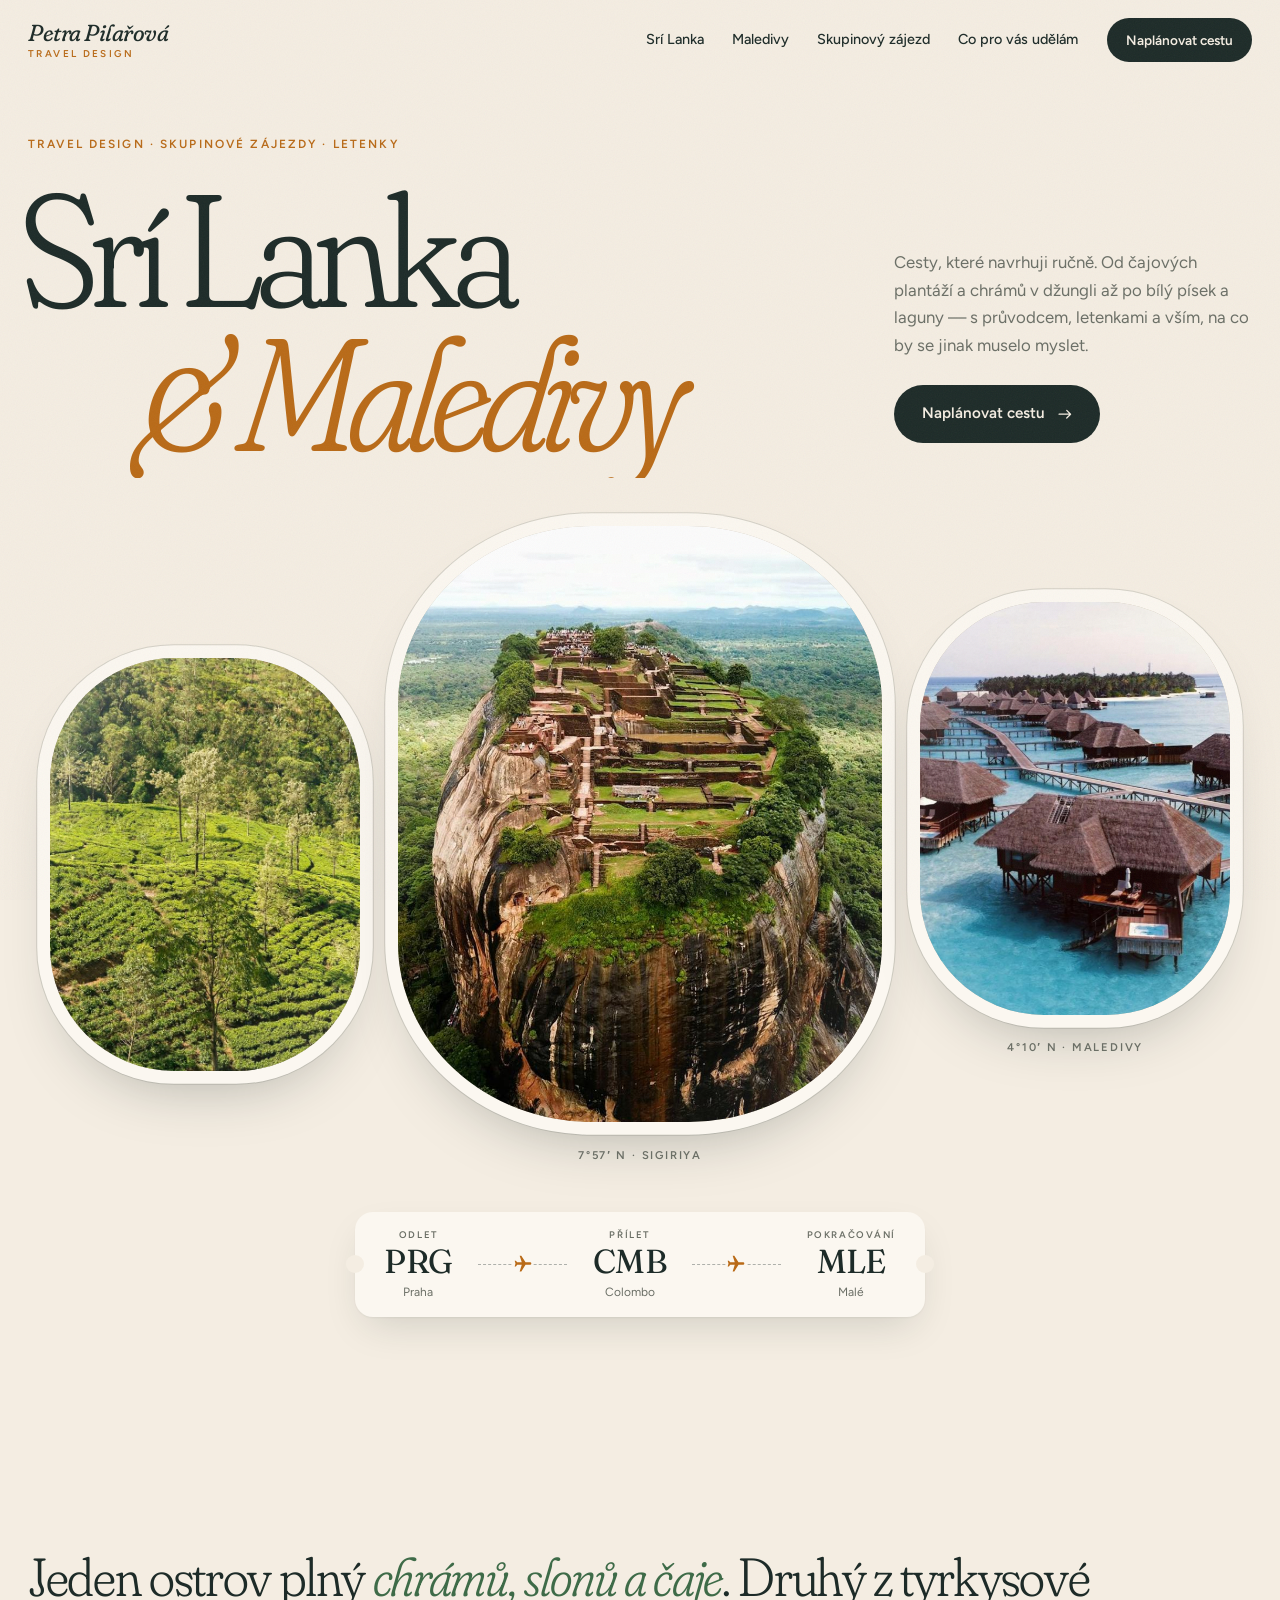
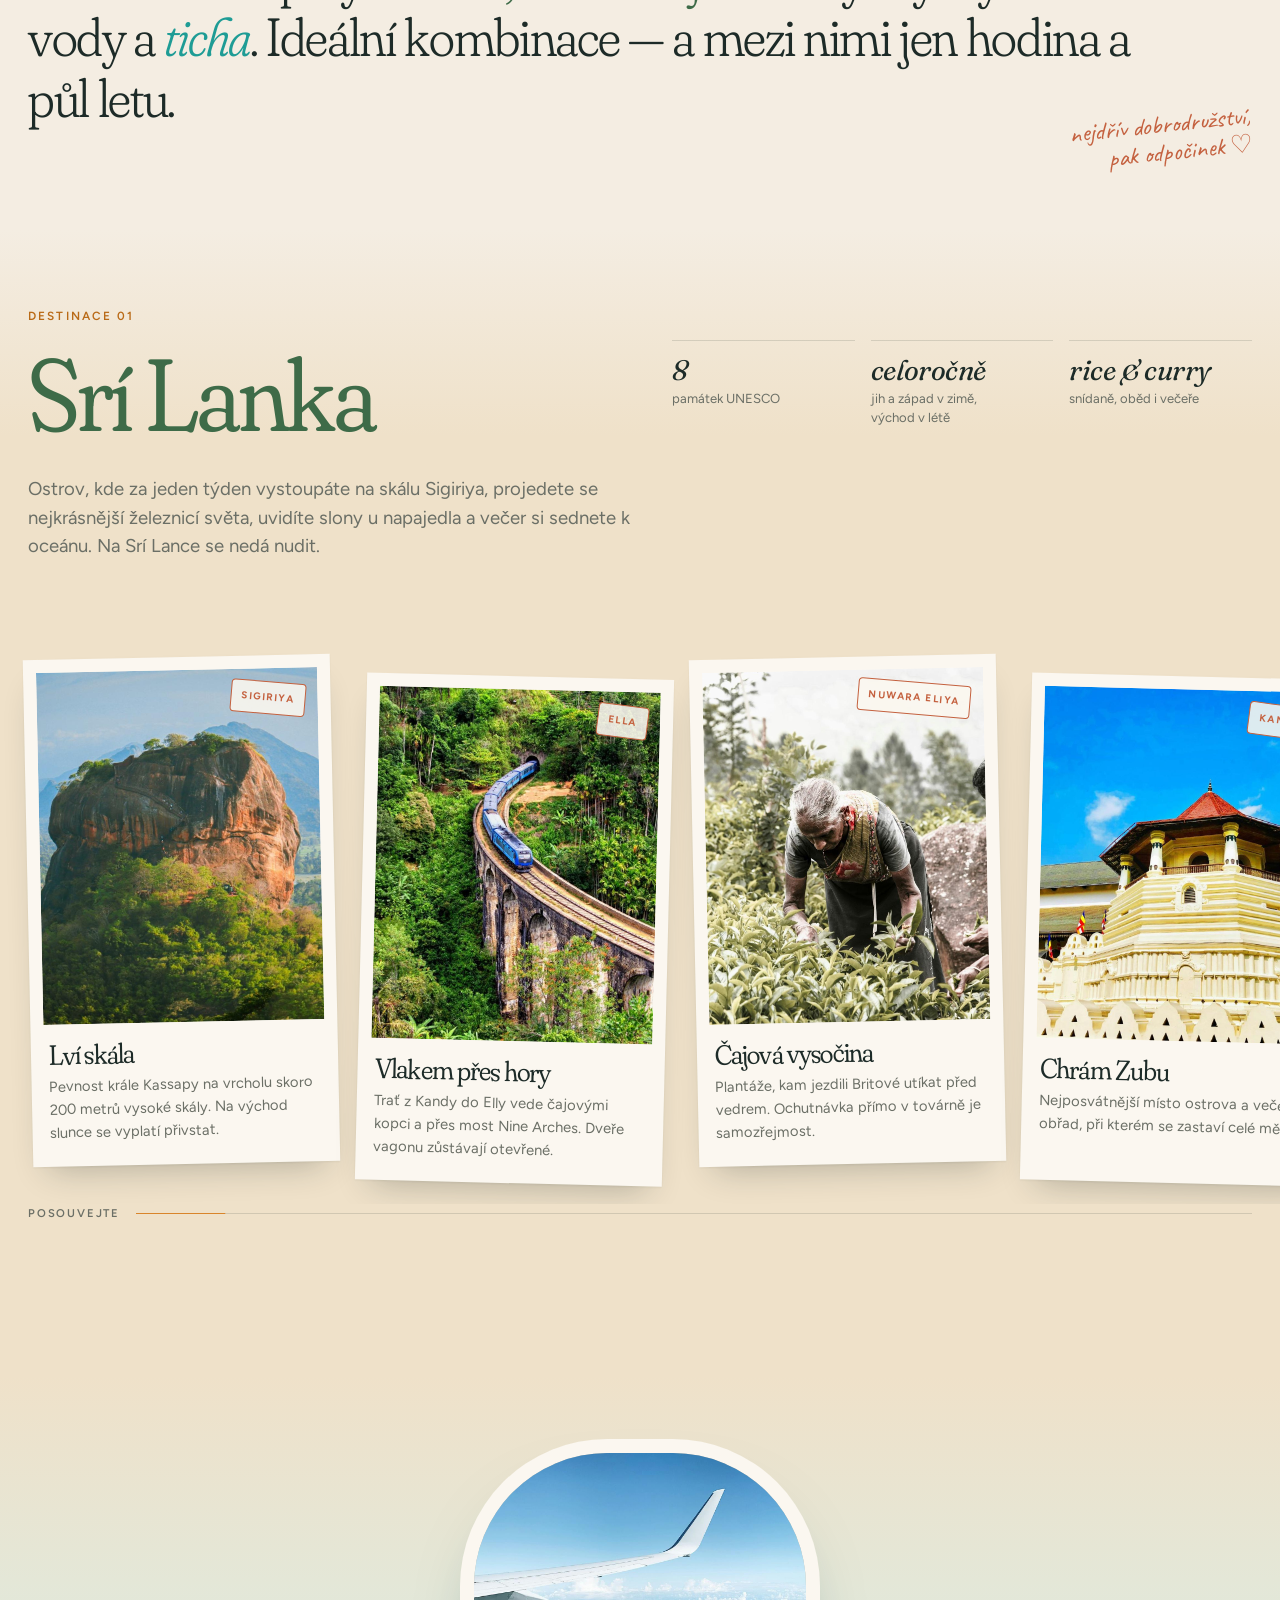
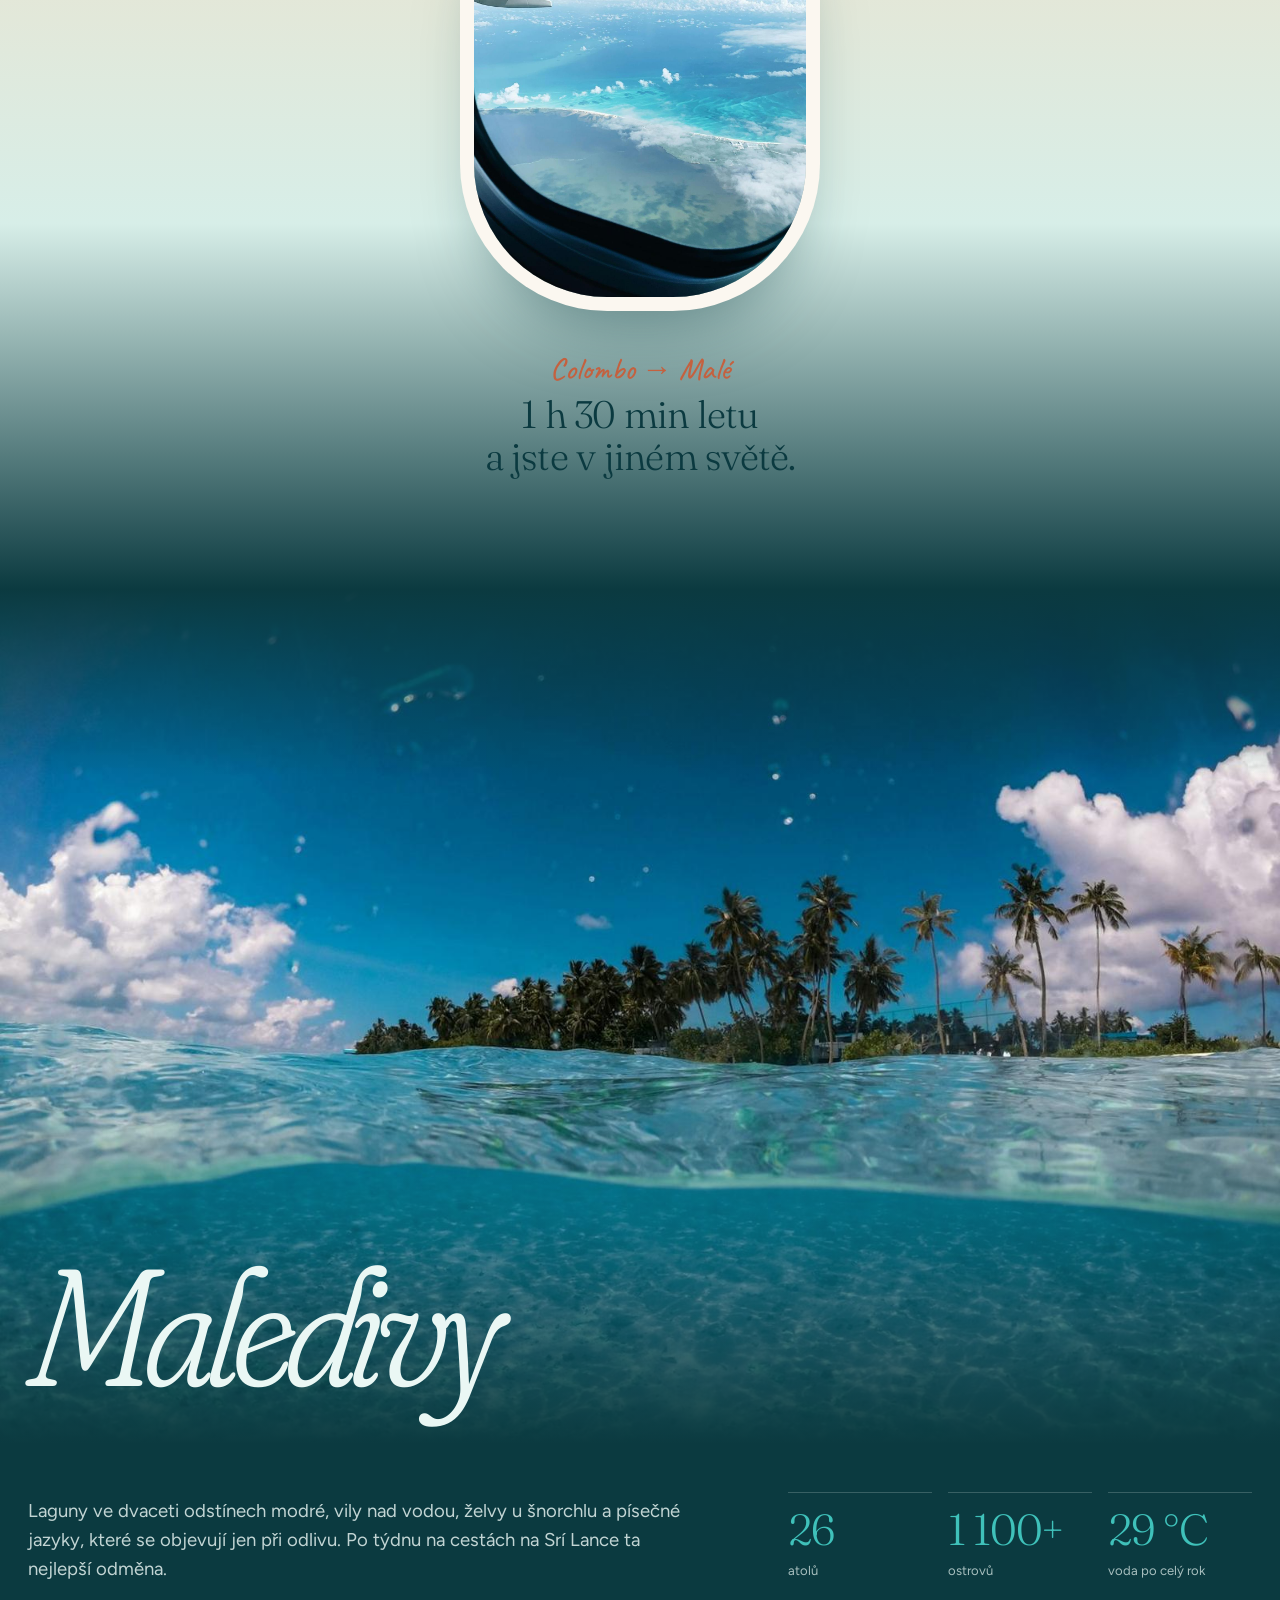
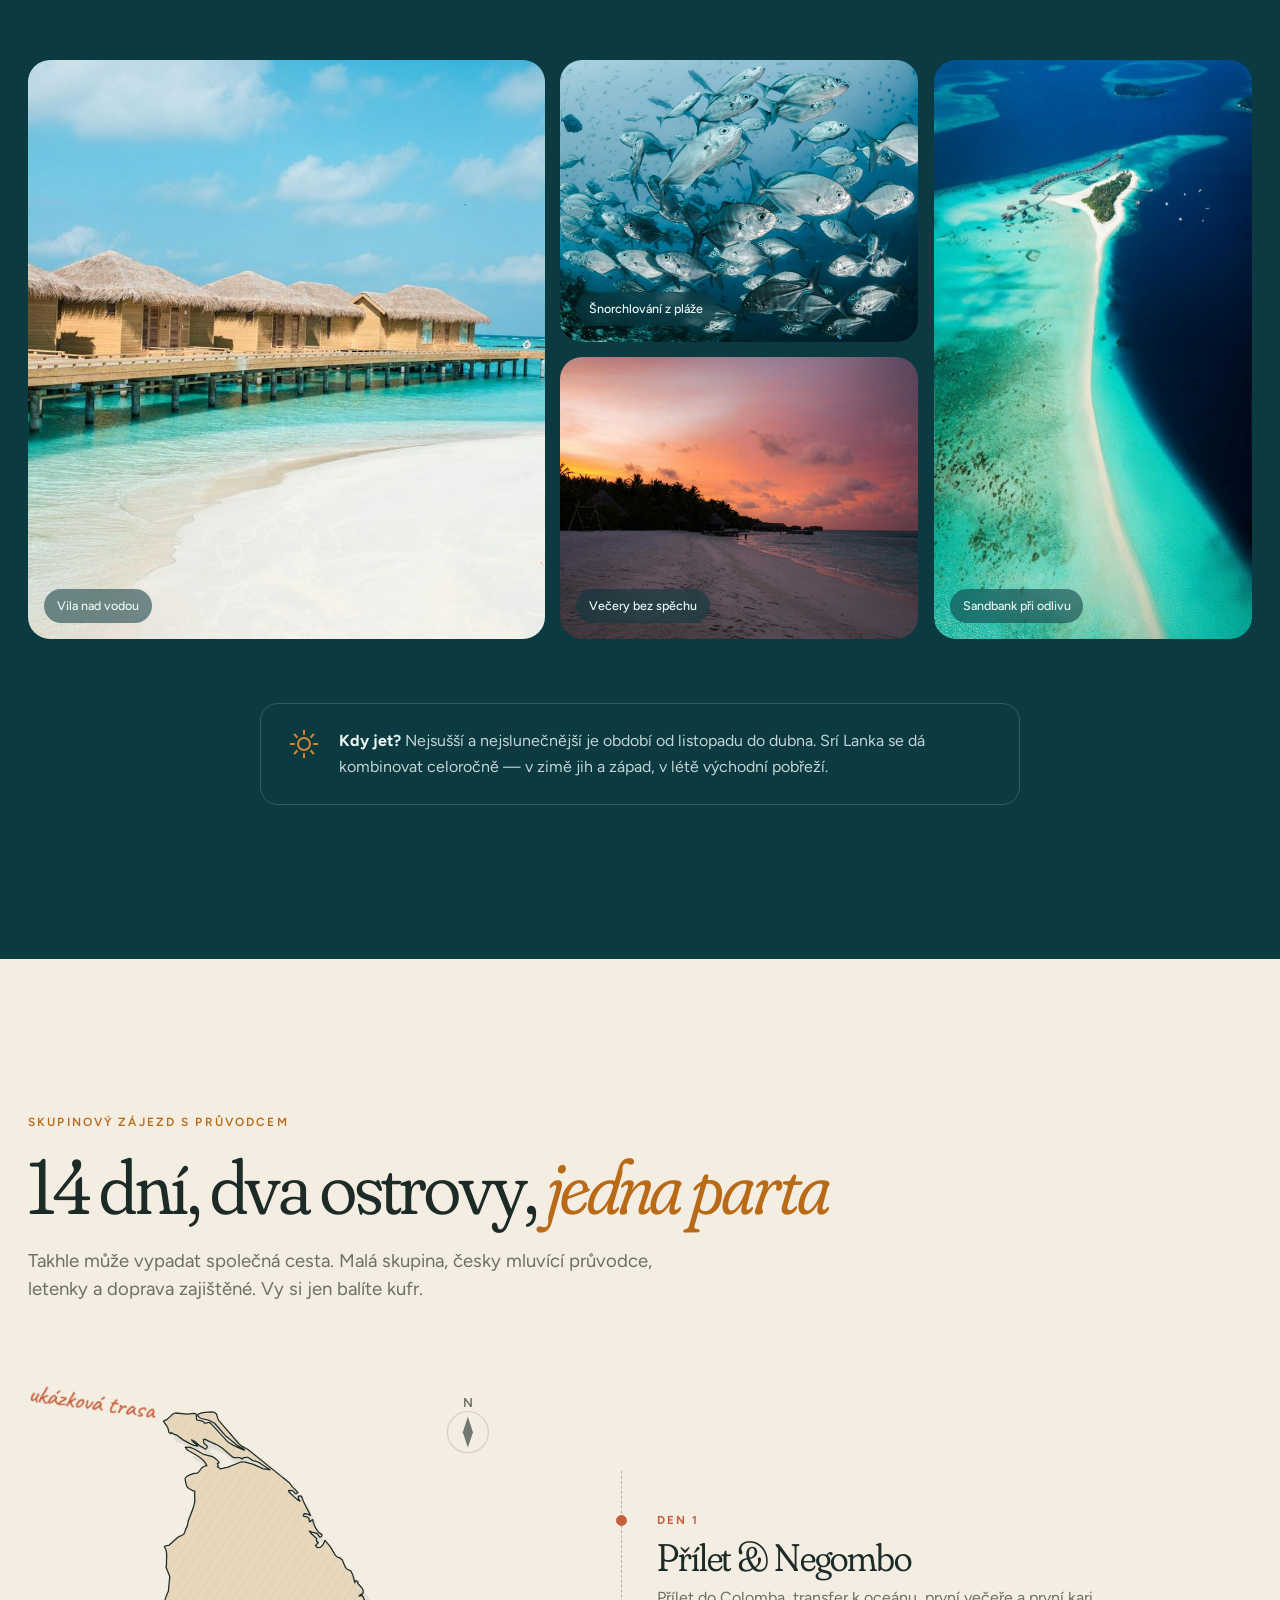
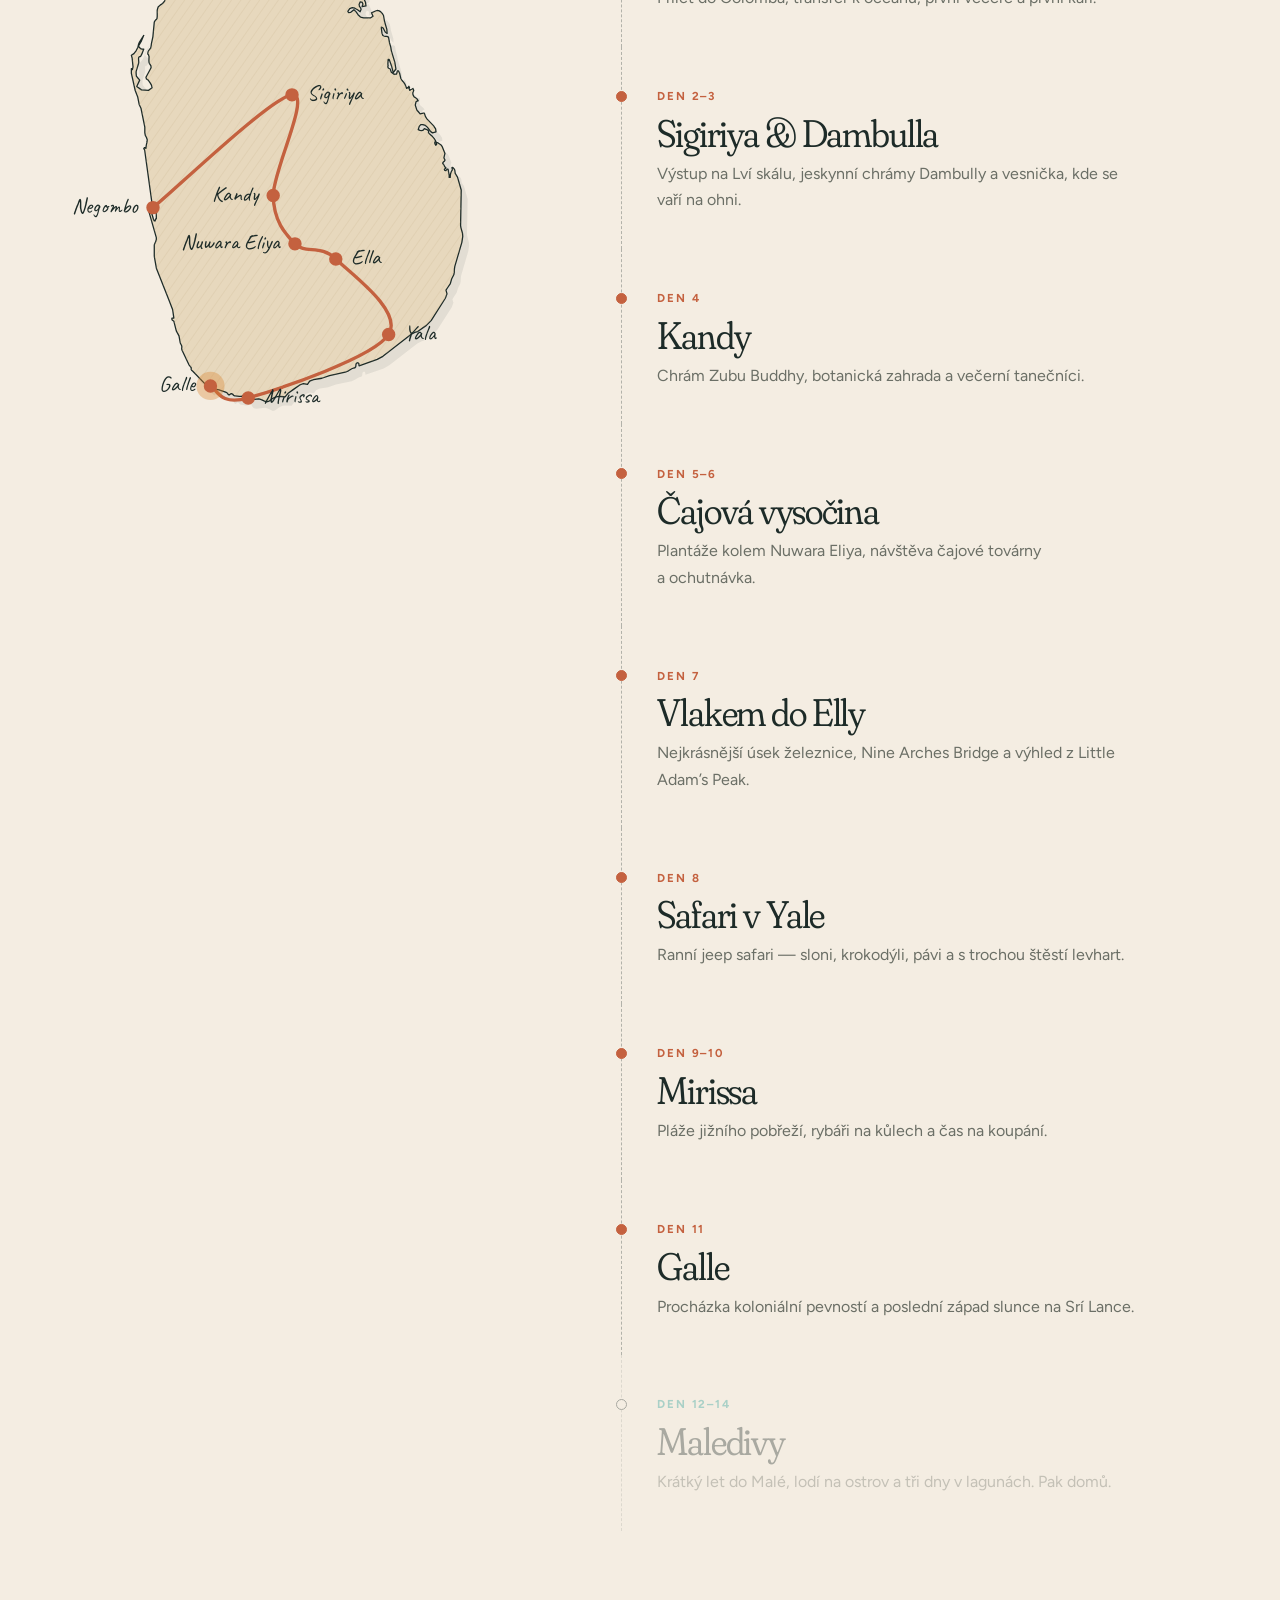
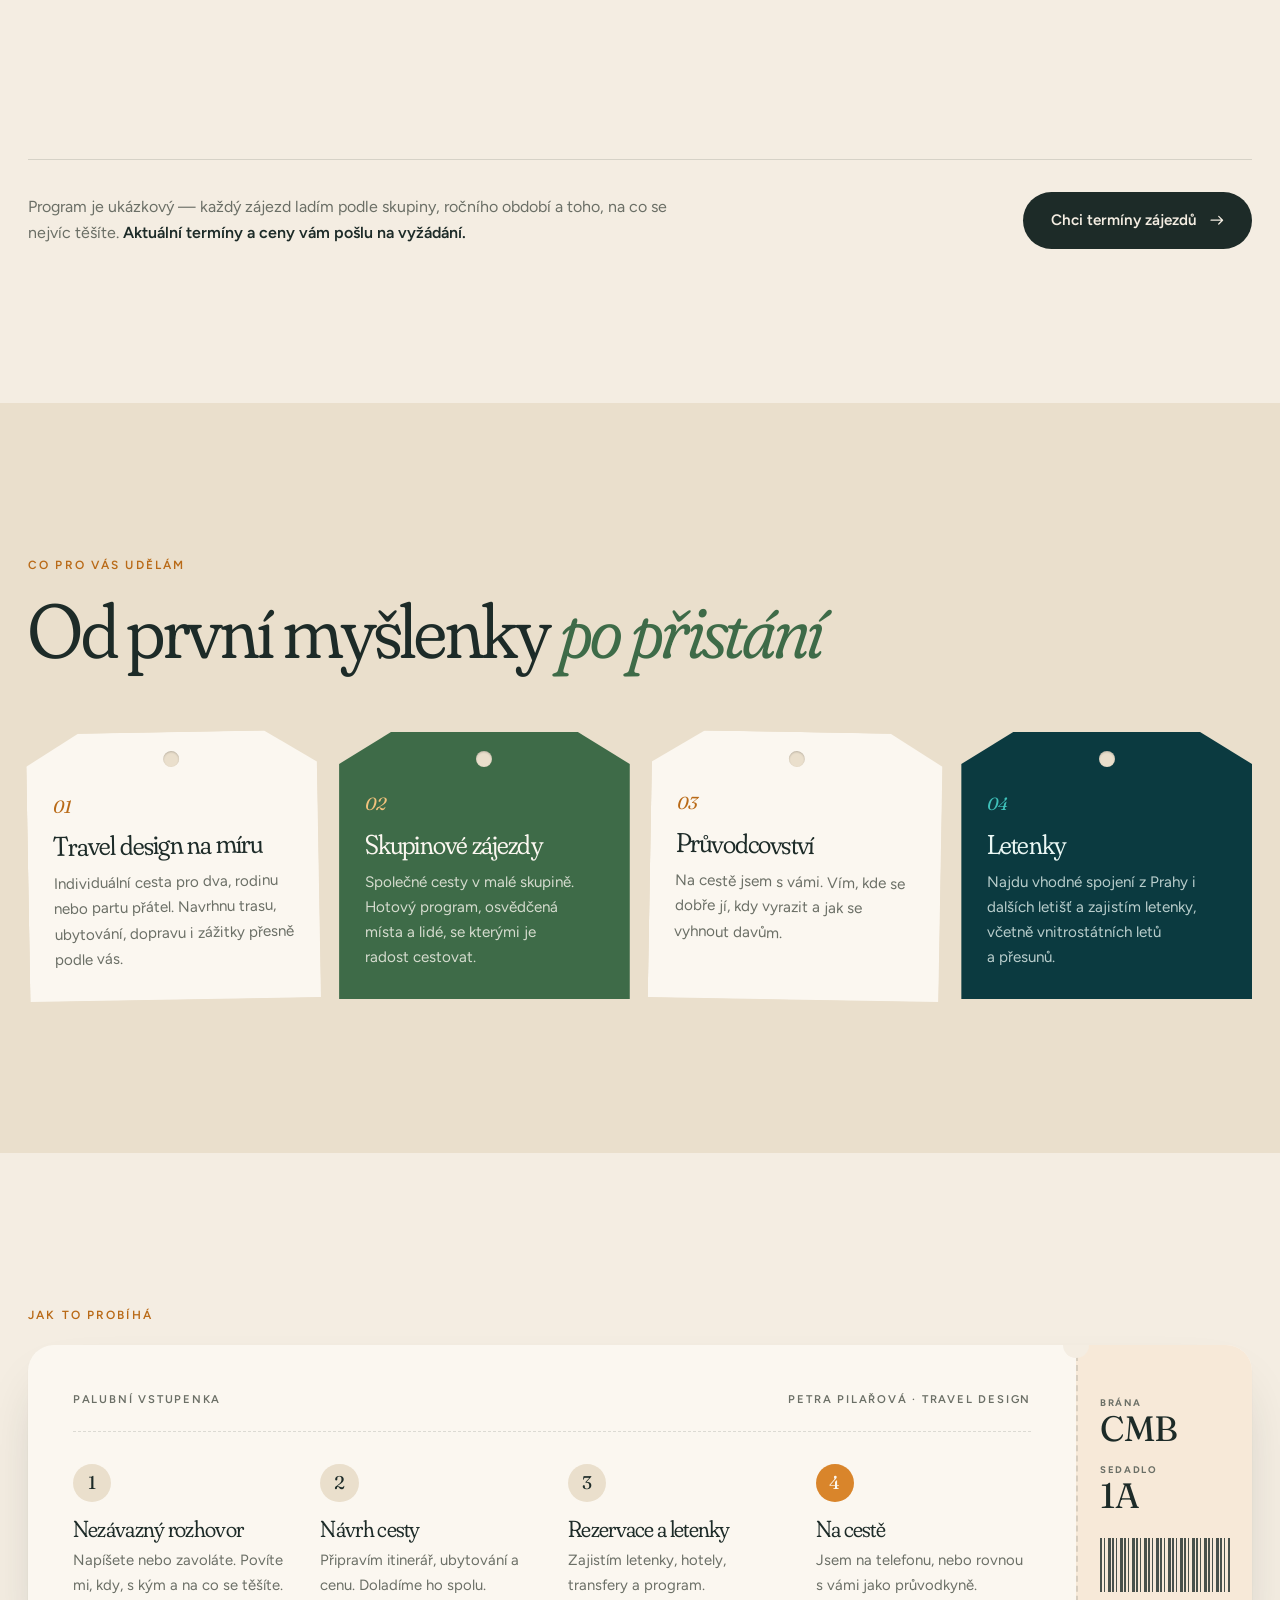
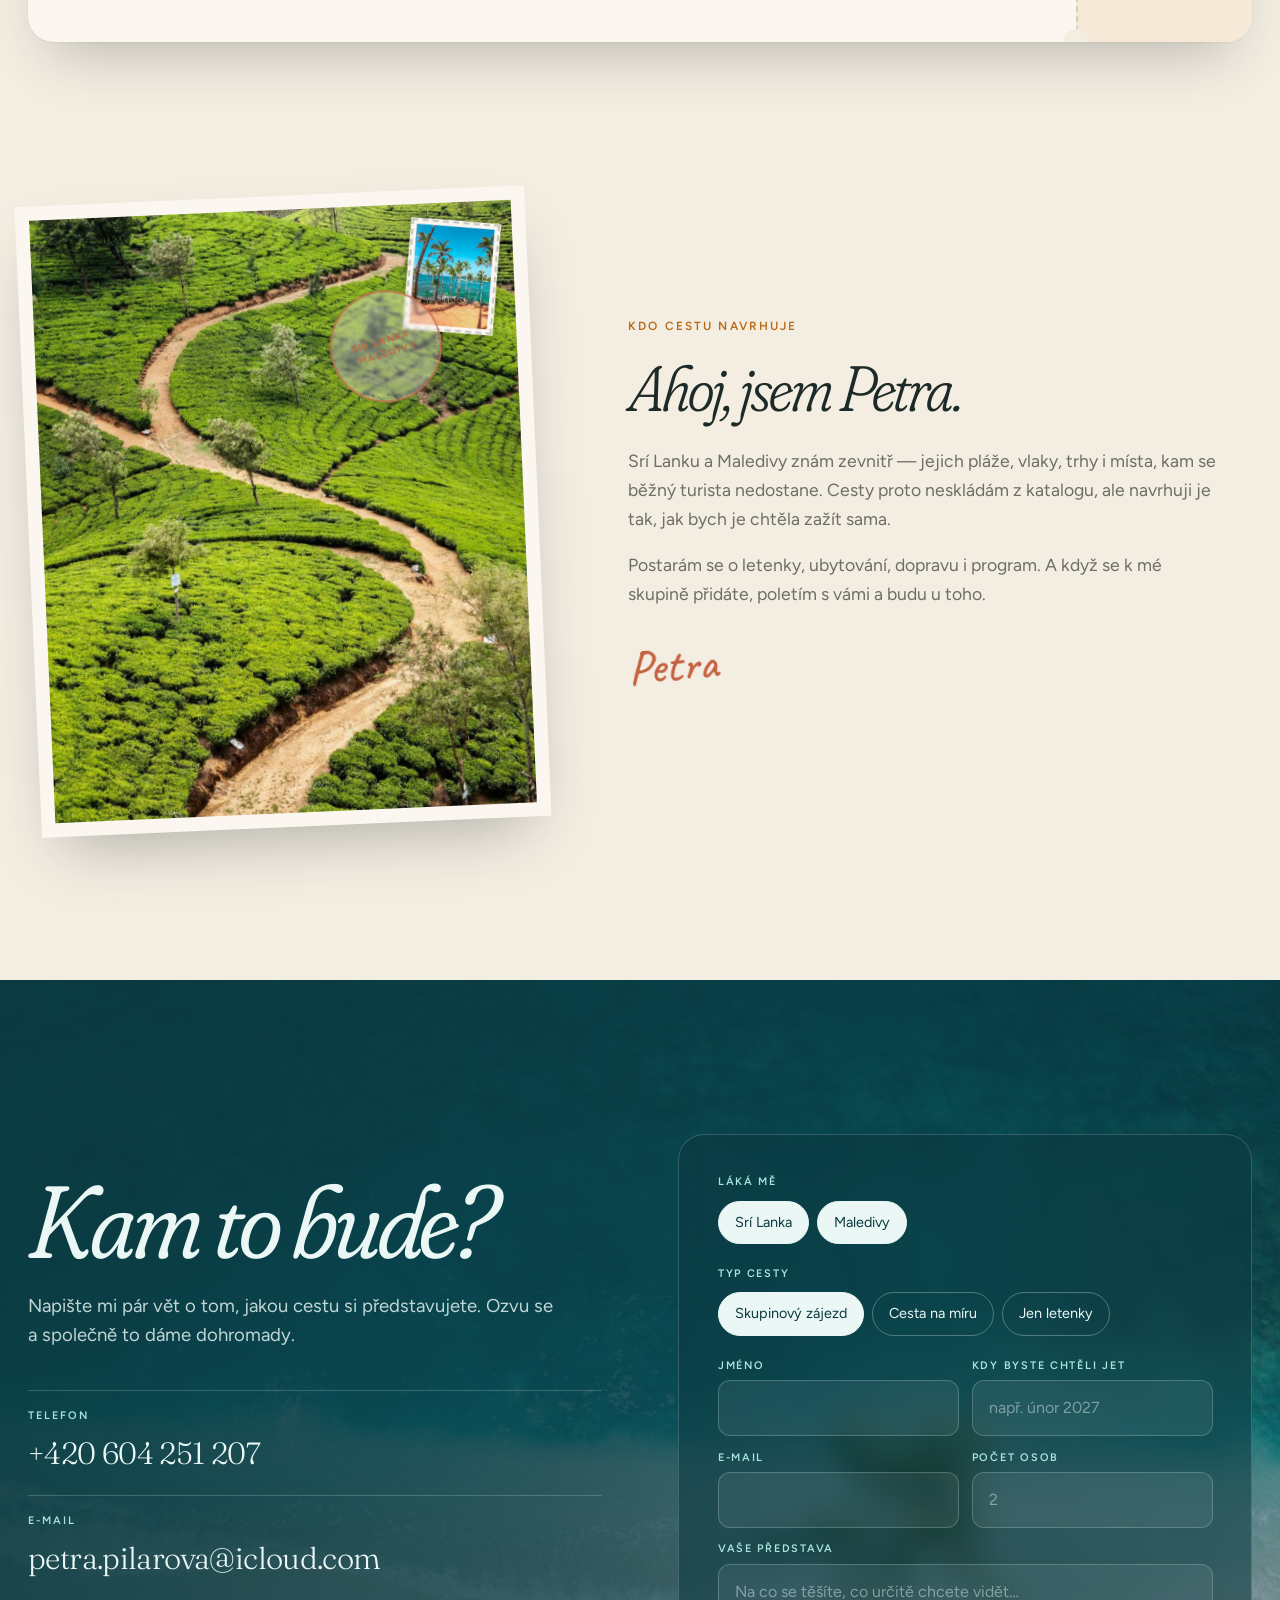
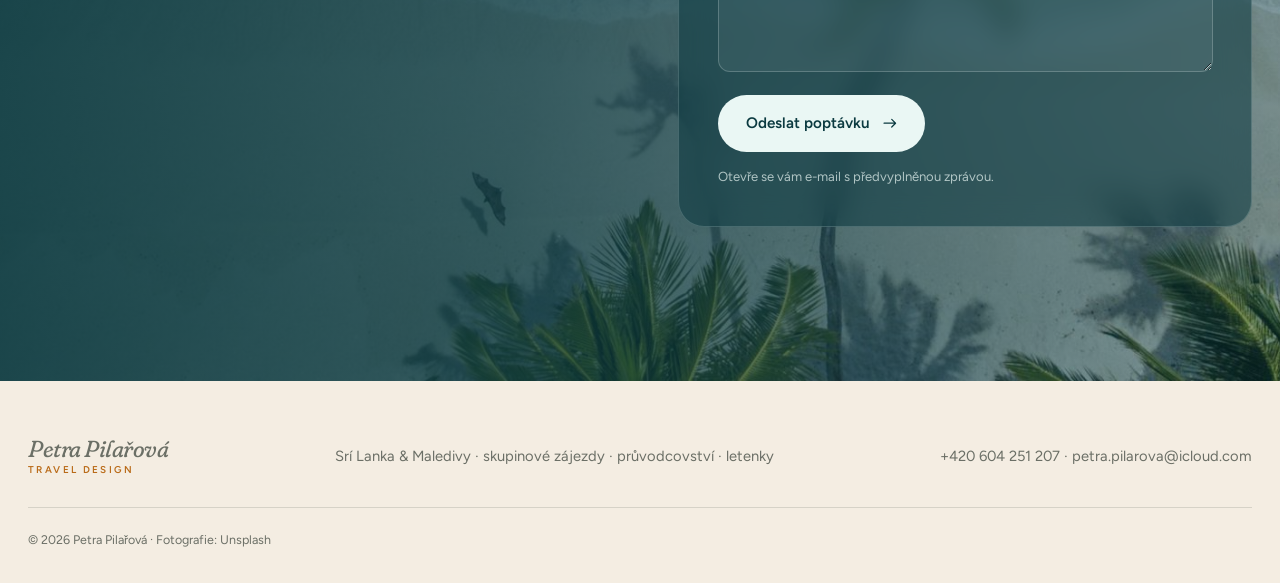
==== index.html @ 5f1f51f2 "Návrh webu Petra Pilařová — travel design Co-Authored-By: Claude Opus 5.5 (1M context) <noreply@anth" ====
<!DOCTYPE html>
<html lang="cs">
<head>
<meta charset="UTF-8">
<meta name="viewport" content="width=device-width, initial-scale=1, viewport-fit=cover">
<title>Petra Pilařová — travel design · Srí Lanka & Maledivy</title>
<meta name="description" content="Cesty na Srí Lanku a Maledivy navržené na míru. Skupinové zájezdy s průvodcovstvím, individuální itineráře a zajištění letenek. Petra Pilařová, travel design.">
<meta name="theme-color" content="#F4EDE2">
<meta property="og:title" content="Petra Pilařová — Srí Lanka & Maledivy">
<meta property="og:description" content="Travel design, skupinové zájezdy s průvodcem a letenky.">
<meta property="og:image" content="assets/img/og.jpg">
<link rel="icon" href="assets/favicon.svg?v=9cc87f42" type="image/svg+xml">
<link rel="preconnect" href="https://fonts.googleapis.com">
<link rel="preconnect" href="https://fonts.gstatic.com" crossorigin>
<link href="https://fonts.googleapis.com/css2?family=Fraunces:ital,opsz,wght,SOFT@0,9..144,300..600,0..100;1,9..144,300..600,0..100&family=Figtree:wght@300..600&family=Caveat:wght@500&display=swap" rel="stylesheet">
<link rel="preload" as="image" href="assets/img/sigiriya-letecky.jpg">
<link rel="stylesheet" href="assets/style.css?v=3aff9ae0">
<script type="application/ld+json">
{"@context":"https://schema.org","@type":"TravelAgency","name":"Petra Pilařová — travel design","description":"Travel design, skupinové zájezdy s průvodcovstvím a zajištění letenek. Destinace Srí Lanka a Maledivy.","telephone":"+420604251207","email":"petra.pilarova@icloud.com","areaServed":"CZ"}
</script>
<script>document.documentElement.classList.add('js')</script>
</head>
<body>

<svg width="0" height="0" style="position:absolute" aria-hidden="true">
  <symbol id="i-arr" viewBox="0 0 24 24"><path d="M4 12h15m-5-5 5 5-5 5" fill="none" stroke="currentColor" stroke-width="1.6" stroke-linecap="round" stroke-linejoin="round"/></symbol>
  <symbol id="i-plane" viewBox="0 0 24 24"><path d="M21 16v-2l-8-5V3.5a1.5 1.5 0 0 0-3 0V9l-8 5v2l8-2.5V19l-2 1.5V22l3.5-1 3.5 1v-1.5L13 19v-5.5z" fill="currentColor"/></symbol>
  <symbol id="i-sun" viewBox="0 0 24 24"><circle cx="12" cy="12" r="4.5" fill="none" stroke="currentColor" stroke-width="1.5"/><path d="M12 2v2.5M12 19.5V22M2 12h2.5M19.5 12H22M4.9 4.9l1.8 1.8M17.3 17.3l1.8 1.8M4.9 19.1l1.8-1.8M17.3 6.7l1.8-1.8" stroke="currentColor" stroke-width="1.5" stroke-linecap="round"/></symbol>
</svg>

<header class="nav" id="nav">
  <div class="nav-inner">
    <a href="#top" class="brand" aria-label="Petra Pilařová — travel design">
      <span class="brand-name">Petra Pilařová</span>
      <span class="brand-sub">travel design</span>
    </a>
    <nav class="nav-menu" id="menu" aria-label="Hlavní navigace">
      <a href="#sri-lanka">Srí Lanka</a>
      <a href="#maledivy">Maledivy</a>
      <a href="#zajezd">Skupinový zájezd</a>
      <a href="#sluzby">Co pro vás udělám</a>
      <a href="#kontakt" class="btn btn-sm">Naplánovat cestu</a>
    </nav>
    <button class="nav-toggle" id="toggle" aria-label="Otevřít menu" aria-expanded="false" aria-controls="menu"><span></span><span></span></button>
  </div>
</header>

<main id="top">

<!-- ═════════ HERO ═════════ -->
<section class="hero">
  <div class="wrap hero-top">
    <p class="kicker hero-in">Travel design · skupinové zájezdy · letenky</p>
    <h1 class="hero-title">
      <span class="ln"><span>Srí Lanka</span></span>
      <span class="ln ln-2"><span><em>&amp; Maledivy</em></span></span>
    </h1>
    <div class="hero-side hero-in">
      <p>Cesty, které navrhuji ručně. Od čajových plantáží a chrámů v džungli až po bílý písek a laguny — s průvodcem, letenkami a vším, na co by se jinak muselo myslet.</p>
      <a href="#kontakt" class="btn">Naplánovat cestu <svg><use href="#i-arr"/></svg></a>
    </div>
  </div>

  <div class="windows" aria-hidden="false">
    <figure class="win win-1"><div class="win-glass"><img src="assets/img/caj-kopce.jpg" alt="Čajové plantáže ve vnitrozemí Srí Lanky" width="1600" height="1067"></div></figure>
    <figure class="win win-2"><div class="win-glass"><img src="assets/img/sigiriya-letecky.jpg" alt="Skála Sigiriya z výšky, obklopená džunglí" width="1600" height="1200" fetchpriority="high"></div><figcaption>7°57′ N · Sigiriya</figcaption></figure>
    <figure class="win win-3"><div class="win-glass"><img src="assets/img/vily-letecky.jpg" alt="Vodní vily na Maledivách z letadla" width="1600" height="900"></div><figcaption>4°10′ N · Maledivy</figcaption></figure>
  </div>

  <div class="wrap">
    <div class="pass hero-in" aria-label="Trasa: Praha, Colombo, Malé">
      <div><span>Odlet</span><b>PRG</b><small>Praha</small></div>
      <i class="pass-line"><svg><use href="#i-plane"/></svg></i>
      <div><span>Přílet</span><b>CMB</b><small>Colombo</small></div>
      <i class="pass-line"><svg><use href="#i-plane"/></svg></i>
      <div><span>Pokračování</span><b>MLE</b><small>Malé</small></div>
    </div>
  </div>
</section>

<!-- ═════════ ÚVOD ═════════ -->
<section class="intro">
  <div class="wrap intro-grid">
    <p class="intro-big reveal">Jeden ostrov plný <em class="c-lanka">chrámů, slonů a čaje</em>. Druhý z&nbsp;tyrkysové vody a&nbsp;<em class="c-mal">ticha</em>. Ideální kombinace — a&nbsp;mezi nimi jen hodina a půl letu.</p>
    <p class="note reveal">nejdřív dobrodružství,<br>pak odpočinek&nbsp;♡</p>
  </div>
</section>

<!-- ═════════ SRÍ LANKA ═════════ -->
<section class="lanka" id="sri-lanka">
  <div class="wrap dest-head">
    <div>
      <p class="kicker reveal">Destinace 01</p>
      <h2 class="h2 reveal">Srí Lanka</h2>
    </div>
    <div class="dest-facts reveal-group">
      <div><b>8</b><span>památek UNESCO</span></div>
      <div><b>celoročně</b><span>jih a západ v zimě,<br>východ v létě</span></div>
      <div><b>rice &amp; curry</b><span>snídaně, oběd i večeře</span></div>
    </div>
  </div>
  <div class="wrap"><p class="lead reveal">Ostrov, kde za jeden týden vystoupáte na skálu Sigiriya, projedete se nejkrásnější železnicí světa, uvidíte slony u napajedla a večer si sednete k oceánu. Na Srí Lance se nedá nudit.</p></div>

  <div class="cards" tabindex="0" aria-label="Místa na Srí Lance — posouvejte vodorovně">
    <ol class="cards-track">
      <li class="card"><figure><img src="assets/img/sigiriya.jpg" alt="Lví skála Sigiriya" loading="lazy"></figure><span class="stamp">Sigiriya</span><h3>Lví skála</h3><p>Pevnost krále Kassapy na vrcholu skoro 200 metrů vysoké skály. Na východ slunce se vyplatí přivstat.</p></li>
      <li class="card"><figure><img src="assets/img/vlak-most.jpg" alt="Modrý vlak na mostě Nine Arches v Elle" loading="lazy"></figure><span class="stamp">Ella</span><h3>Vlakem přes hory</h3><p>Trať z Kandy do Elly vede čajovými kopci a přes most Nine Arches. Dveře vagonu zůstávají otevřené.</p></li>
      <li class="card"><figure><img src="assets/img/trhacka-caje.jpg" alt="Trhačka čaje na plantáži" loading="lazy"></figure><span class="stamp">Nuwara Eliya</span><h3>Čajová vysočina</h3><p>Plantáže, kam jezdili Britové utíkat před vedrem. Ochutnávka přímo v továrně je samozřejmost.</p></li>
      <li class="card"><figure><img src="assets/img/kandy-chram.jpg" alt="Chrám Zubu Buddhy v Kandy" loading="lazy"></figure><span class="stamp">Kandy</span><h3>Chrám Zubu</h3><p>Nejposvátnější místo ostrova a večerní obřad, při kterém se zastaví celé město.</p></li>
      <li class="card"><figure><img src="assets/img/sloni-voda.jpg" alt="Sloni u vody v národním parku" loading="lazy"></figure><span class="stamp">Safari</span><h3>Sloni a levharti</h3><p>Jeep safari v národních parcích Yala nebo Udawalawe. Sloni jsou jistota, levhart odměna.</p></li>
      <li class="card"><figure><img src="assets/img/jeskynni-buddhove.jpg" alt="Sochy Buddhy v jeskynním chrámu Dambulla" loading="lazy"></figure><span class="stamp">Dambulla</span><h3>Jeskynní chrámy</h3><p>Pět jeskyní vytesaných do skály, přes 150 soch Buddhy a stropy pokryté malbami.</p></li>
      <li class="card"><figure><img src="assets/img/galle-arkady.jpg" alt="Staré koloniální arkády v pevnosti Galle" loading="lazy"></figure><span class="stamp">Galle</span><h3>Holandská pevnost</h3><p>Koloniální uličky, kavárny, maják a hradby, na kterých se sleduje západ slunce.</p></li>
      <li class="card"><figure><img src="assets/img/rybari-kul.jpg" alt="Tradiční rybáři na kůlech v moři" loading="lazy"></figure><span class="stamp">Jižní pobřeží</span><h3>Rybáři na kůlech</h3><p>Pláže Mirissy a Weligamy, velryby na obzoru a rybáři, kteří loví jako před sto lety.</p></li>
    </ol>
  </div>
  <div class="wrap cards-hint"><span>Posouvejte</span><i><b></b></i></div>
</section>

<!-- ═════════ PŘECHOD ═════════ -->
<section class="bridge" aria-label="Let na Maledivy">
  <div class="bridge-window"><img src="assets/img/okno-letadla.jpg" alt="Pohled z okna letadla na tyrkysové moře" loading="lazy"></div>
  <p class="bridge-text reveal"><span class="hand">Colombo → Malé</span>1 h 30 min letu<br>a jste v jiném světě.</p>
</section>

<!-- ═════════ MALEDIVY ═════════ -->
<section class="maldives" id="maledivy">
  <div class="mal-hero">
    <img src="assets/img/hladina.jpg" alt="Hladina laguny s pohledem pod vodu a na ostrov s palmami" loading="lazy">
    <div class="wrap mal-hero-copy">
      <p class="kicker kicker--light reveal">Destinace 02</p>
      <h2 class="h2 reveal">Maledivy</h2>
    </div>
  </div>
  <div class="wrap mal-body">
    <p class="lead lead--light reveal">Laguny ve dvaceti odstínech modré, vily nad vodou, želvy u šnorchlu a písečné jazyky, které se objevují jen při odlivu. Po týdnu na cestách na Srí Lance ta nejlepší odměna.</p>
    <div class="mal-facts reveal-group">
      <div><b>26</b><span>atolů</span></div>
      <div><b>1 100+</b><span>ostrovů</span></div>
      <div><b>29 °C</b><span>voda po celý rok</span></div>
    </div>
  </div>
  <div class="wrap mal-grid">
    <figure class="m m1 reveal"><img src="assets/img/vodni-vily.jpg" alt="Vodní vily nad lagunou" loading="lazy"><figcaption>Vila nad vodou</figcaption></figure>
    <figure class="m m2 reveal"><img src="assets/img/ryby.jpg" alt="Hejno ryb pod hladinou" loading="lazy"><figcaption>Šnorchlování z pláže</figcaption></figure>
    <figure class="m m3 reveal"><img src="assets/img/maledivy-pisecny-jazyk.jpg" alt="Písečný jazyk v lagunách z výšky" loading="lazy"><figcaption>Sandbank při odlivu</figcaption></figure>
    <figure class="m m4 reveal"><img src="assets/img/maledivy-zapad.jpg" alt="Západ slunce na pláži na Maledivách" loading="lazy"><figcaption>Večery bez spěchu</figcaption></figure>
  </div>
  <div class="wrap mal-tip reveal">
    <svg><use href="#i-sun"/></svg>
    <p><b>Kdy jet?</b> Nejsušší a nejslunečnější je období od listopadu do dubna. Srí Lanka se dá kombinovat celoročně — v zimě jih a západ, v létě východní pobřeží.</p>
  </div>
</section>

<!-- ═════════ SKUPINOVÝ ZÁJEZD ═════════ -->
<section class="trip" id="zajezd">
  <div class="wrap"><div class="trip-head">
    <p class="kicker reveal">Skupinový zájezd s průvodcem</p>
    <h2 class="h2 reveal">14 dní, dva ostrovy, <em>jedna parta</em></h2>
    <p class="lead reveal">Takhle může vypadat společná cesta. Malá skupina, česky mluvící průvodce, letenky a doprava zajištěné. Vy si jen balíte kufr.</p>
  </div></div>

  <div class="wrap trip-grid">
    <div class="map-col">
      <div class="map-sticky">
        <svg class="map-svg" viewBox="-20 -10 340 500" role="img" aria-label="Mapa Srí Lanky s trasou ukázkového zájezdu">
      <defs><pattern id="hatch" width="6" height="6" patternUnits="userSpaceOnUse" patternTransform="rotate(35)"><line x1="0" y1="0" x2="0" y2="6" class="hatch"/></pattern></defs>
      <path class="island-shadow" d="M286.3 337.3 L286.6 339.1 L287.8 343.3 L288.0 345.7 L287.3 350.4 L281.8 369.2 L281.5 371.1 L281.4 373.7 L281.0 375.8 L279.3 379.1 L278.9 380.5 L278.3 382.6 L276.0 386.1 L274.9 387.8 L275.7 390.7 L274.4 394.1 L263.3 411.6 L259.6 415.3 L252.8 420.1 L250.5 420.8 L247.5 422.4 L225.6 439.5 L221.2 441.9 L207.0 446.9 L207.0 446.9 L206.8 445.2 L206.8 445.1 L206.0 444.4 L205.9 444.4 L205.8 444.5 L205.0 444.7 L204.6 445.6 L204.4 447.6 L203.7 448.4 L202.7 448.6 L201.3 449.2 L198.7 450.8 L196.2 451.9 L183.9 454.5 L177.9 456.6 L171.4 457.7 L168.4 458.9 L166.7 461.4 L163.5 460.8 L161.5 461.5 L160.4 462.0 L155.8 465.3 L151.3 468.6 L149.2 471.1 L144.4 470.8 L144.4 470.8 L142.3 471.1 L140.8 471.7 L139.1 472.6 L136.3 474.7 L135.4 474.9 L134.6 475.1 L132.7 474.3 L130.6 473.3 L129.4 472.9 L128.6 472.7 L121.7 473.5 L119.8 473.1 L118.8 472.1 L118.2 470.8 L117.7 470.1 L117.3 469.5 L115.3 470.7 L113.5 470.8 L110.3 470.4 L109.6 470.3 L109.0 470.0 L108.6 469.5 L108.1 468.9 L107.2 468.6 L106.6 468.8 L106.2 469.2 L105.8 469.5 L105.1 469.5 L104.9 469.4 L104.7 469.2 L104.0 468.1 L103.6 467.9 L103.5 467.8 L103.5 467.8 L102.7 467.5 L97.6 465.7 L95.6 465.3 L94.1 465.0 L91.5 463.0 L91.0 462.7 L89.8 462.1 L89.8 462.1 L89.0 463.0 L86.8 461.2 L77.1 451.1 L76.4 450.5 L76.3 450.5 L76.3 450.4 L76.0 450.0 L75.8 449.6 L75.9 448.5 L75.6 448.0 L75.2 447.5 L74.1 446.1 L68.7 434.7 L68.4 433.6 L68.4 433.6 L68.5 432.6 L68.5 431.6 L68.5 431.6 L68.3 431.0 L67.3 429.0 L66.3 423.5 L64.2 419.6 L62.8 414.1 L62.3 412.0 L62.0 411.8 L61.5 411.5 L61.0 411.1 L60.7 410.4 L60.8 409.7 L61.4 409.6 L62.0 409.6 L62.0 409.6 L62.3 409.6 L61.4 403.4 L61.3 402.9 L58.9 396.6 L48.7 370.9 L47.1 361.9 L47.0 361.1 L47.0 352.6 L47.1 352.2 L48.3 349.4 L48.6 348.1 L48.6 346.7 L48.6 346.7 L42.9 326.8 L43.7 323.8 L43.7 325.7 L44.1 326.8 L44.7 327.7 L45.3 328.7 L46.4 332.6 L47.0 333.6 L47.7 333.6 L47.9 332.5 L48.2 332.0 L48.5 331.9 L48.5 331.9 L48.6 332.0 L48.6 328.4 L48.6 328.3 L48.3 326.8 L47.7 325.5 L47.2 325.1 L45.6 324.7 L44.9 324.3 L44.8 324.1 L44.4 323.3 L44.6 322.3 L45.1 321.5 L45.3 320.6 L39.5 278.5 L38.8 277.0 L39.3 276.5 L39.6 276.4 L40.5 277.0 L40.7 274.9 L41.2 272.6 L41.4 271.4 L41.5 270.3 L40.9 268.5 L40.0 266.9 L39.8 265.8 L39.6 264.7 L39.6 260.4 L36.9 247.2 L36.6 245.6 L35.2 242.7 L34.0 236.6 L32.1 231.8 L29.1 218.5 L29.1 214.7 L29.6 214.9 L29.6 215.0 L29.7 215.0 L29.7 215.1 L29.9 215.5 L30.4 213.3 L29.7 206.4 L29.1 204.3 L31.1 203.0 L32.9 200.6 L34.2 198.0 L34.7 195.7 L35.3 194.2 L38.8 188.8 L38.7 188.9 L37.0 193.0 L34.7 196.9 L35.2 197.9 L35.4 198.1 L36.2 199.0 L37.4 199.4 L38.8 199.4 L37.6 202.6 L36.4 205.0 L35.9 205.4 L35.4 205.4 L34.9 205.8 L34.7 207.0 L34.9 209.8 L34.7 210.7 L32.8 217.0 L32.8 218.2 L33.0 220.5 L35.0 223.0 L35.6 223.7 L33.3 228.6 L37.0 231.3 L42.5 231.7 L45.3 229.7 L44.8 227.6 L43.9 226.0 L43.5 225.4 L43.1 224.8 L42.1 223.5 L40.9 222.8 L40.5 221.5 L44.5 214.0 L44.4 212.6 L43.8 211.6 L43.3 210.8 L42.9 209.9 L42.8 208.5 L42.9 206.0 L42.9 205.0 L42.9 205.0 L42.8 204.8 L42.5 203.9 L42.3 203.8 L42.1 203.6 L41.9 203.1 L42.1 201.8 L42.6 200.6 L44.2 198.6 L44.5 197.3 L44.8 194.9 L45.9 189.9 L47.0 178.4 L47.7 177.1 L48.5 176.4 L49.1 175.7 L49.3 173.9 L49.3 169.0 L50.0 166.6 L51.6 165.1 L53.5 163.8 L55.0 162.1 L55.2 161.6 L56.4 157.9 L56.6 157.8 L56.7 157.7 L56.9 156.6 L58.0 154.3 L59.1 142.8 L56.2 135.5 L56.5 134.2 L56.7 125.8 L56.7 125.7 L56.4 122.9 L56.0 121.6 L55.4 120.5 L54.9 119.4 L56.0 118.8 L57.6 118.5 L58.7 118.2 L65.5 112.0 L69.1 110.3 L70.6 109.0 L71.4 106.1 L72.8 103.2 L73.6 99.1 L77.4 89.3 L77.5 88.8 L77.9 87.4 L78.6 84.5 L78.6 77.7 L78.8 76.6 L78.6 76.0 L77.2 75.7 L74.0 74.0 L72.7 72.9 L71.9 70.6 L71.8 70.2 L71.2 67.5 L71.2 65.9 L72.6 64.4 L75.2 63.1 L78.1 62.2 L80.5 61.9 L81.5 61.3 L84.1 57.9 L84.4 57.7 L84.9 57.3 L85.7 56.8 L86.8 56.4 L88.1 56.2 L87.0 54.2 L86.4 53.3 L85.7 52.4 L83.9 50.7 L81.6 49.0 L72.9 43.9 L71.2 41.7 L75.0 41.8 L78.6 43.3 L85.7 47.4 L92.4 49.1 L94.2 50.2 L97.0 52.6 L97.7 53.9 L96.3 54.6 L96.6 55.4 L97.0 56.2 L96.3 57.0 L96.3 57.0 L98.8 58.7 L104.6 57.3 L115.2 53.1 L118.1 53.4 L124.4 55.1 L131.8 58.4 L137.4 59.4 L137.4 59.4 L129.4 54.0 L126.6 52.7 L124.2 52.2 L123.8 52.0 L123.5 51.9 L121.3 50.3 L120.5 49.8 L119.7 49.7 L118.8 49.7 L117.3 49.8 L116.4 50.1 L116.2 50.3 L116.0 50.8 L115.5 51.0 L114.0 49.9 L113.3 49.8 L109.5 49.9 L108.4 49.5 L100.0 42.3 L96.4 40.0 L96.4 40.0 L95.1 39.5 L89.0 36.8 L86.9 35.6 L85.4 35.6 L85.7 38.4 L86.5 39.3 L87.7 40.2 L88.5 41.4 L87.7 42.9 L86.9 43.2 L86.0 42.7 L85.2 42.1 L82.9 40.9 L78.5 37.1 L76.0 36.0 L76.0 36.0 L77.3 37.4 L79.6 39.4 L80.9 40.8 L78.0 40.3 L75.2 39.1 L69.5 36.0 L65.0 32.5 L62.3 31.5 L62.1 31.4 L61.0 30.7 L60.1 30.3 L59.9 31.2 L58.6 30.3 L58.2 29.2 L57.9 27.8 L57.5 26.3 L56.7 25.0 L56.2 24.4 L55.0 22.8 L54.2 21.4 L56.8 20.2 L61.4 15.9 L63.5 15.0 L63.5 15.0 L72.8 15.8 L77.6 15.3 L79.3 15.5 L80.0 17.0 L79.9 19.5 L80.3 20.4 L81.3 20.7 L82.2 20.8 L85.1 21.6 L85.7 21.9 L86.2 22.9 L87.5 22.9 L88.5 22.6 L88.8 22.5 L89.4 22.4 L89.8 22.3 L89.8 22.3 L90.7 22.8 L91.1 23.1 L94.4 26.6 L104.8 37.9 L108.5 40.1 L117.0 44.0 L117.3 44.1 L117.3 43.3 L113.0 41.1 L102.6 32.7 L94.1 23.0 L89.8 20.7 L83.1 19.1 L81.3 17.8 L81.0 16.1 L83.5 15.0 L84.3 14.9 L86.8 14.5 L91.7 14.2 L94.0 14.6 L95.6 15.8 L96.7 19.6 L97.8 21.3 L113.3 39.2 L115.5 40.9 L120.2 43.5 L152.7 69.7 L152.9 69.9 L153.7 71.2 L155.0 72.9 L157.5 75.2 L159.2 77.3 L157.7 78.0 L157.7 78.1 L156.9 77.7 L156.8 77.7 L156.8 77.6 L155.6 76.1 L154.9 75.7 L154.9 75.7 L152.7 75.4 L151.8 75.6 L152.3 76.6 L152.4 76.9 L158.5 82.5 L160.9 83.8 L160.9 83.8 L160.0 82.4 L159.4 81.0 L159.7 80.0 L161.4 79.7 L162.1 80.2 L163.4 83.8 L164.5 86.1 L169.0 95.0 L168.1 94.6 L165.6 93.7 L164.0 93.7 L163.4 95.4 L164.3 95.8 L166.2 96.1 L167.9 97.2 L167.9 97.3 L168.2 99.9 L168.2 99.9 L169.0 99.9 L169.4 99.2 L169.7 98.9 L170.1 98.7 L170.7 98.3 L170.7 98.4 L171.3 100.7 L171.4 101.0 L173.0 104.8 L175.3 108.2 L177.5 109.6 L177.7 109.8 L178.0 110.0 L178.0 110.8 L177.4 111.6 L176.3 112.0 L176.0 111.7 L174.7 109.6 L173.3 108.9 L170.1 108.1 L168.2 107.2 L169.1 108.4 L169.5 109.1 L173.8 113.0 L173.8 115.3 L175.2 116.2 L175.2 116.3 L174.0 117.4 L172.9 118.7 L172.9 118.7 L174.7 120.2 L176.7 120.0 L178.3 118.5 L179.6 116.4 L180.3 114.5 L180.4 114.5 L184.6 119.6 L188.4 126.0 L190.0 127.6 L192.1 128.2 L193.8 129.6 L196.4 135.7 L197.0 136.4 L197.7 137.1 L197.7 137.1 L200.6 138.4 L202.1 141.5 L203.7 147.6 L204.0 146.5 L204.4 146.1 L205.1 146.2 L205.1 146.2 L206.2 146.8 L205.9 148.0 L209.1 151.5 L210.2 153.3 L210.2 155.4 L209.4 156.3 L208.1 156.8 L207.0 158.1 L207.0 158.1 L207.9 157.9 L208.8 157.7 L209.0 157.5 L209.4 157.3 L209.4 157.3 L212.0 162.8 L212.4 165.7 L209.4 166.2 L209.4 166.2 L210.0 164.3 L209.3 162.7 L207.9 162.5 L207.0 164.6 L207.3 166.1 L208.2 167.2 L208.6 168.4 L207.8 170.3 L207.1 169.7 L205.8 168.7 L203.7 167.5 L201.7 167.0 L199.7 167.8 L198.2 169.9 L198.7 170.9 L200.5 170.7 L203.0 168.7 L204.7 170.4 L206.2 172.6 L208.1 174.4 L210.6 175.1 L216.1 175.0 L217.9 173.8 L216.7 171.1 L219.8 169.7 L221.0 169.3 L222.3 169.4 L222.3 169.4 L223.8 170.2 L225.1 171.6 L226.1 173.2 L226.9 177.9 L228.7 184.0 L228.8 185.6 L228.9 187.2 L227.4 186.1 L225.8 183.0 L224.4 182.3 L224.4 183.2 L224.9 187.0 L225.0 187.3 L225.6 188.8 L226.4 189.2 L227.1 189.5 L227.2 189.5 L228.7 189.5 L230.0 190.1 L230.8 194.6 L231.7 197.7 L231.8 198.2 L232.1 200.1 L232.1 200.2 L232.4 201.4 L234.9 209.6 L235.8 215.0 L233.7 217.9 L233.7 217.9 L232.5 213.1 L232.3 212.4 L230.5 207.5 L229.7 207.5 L229.5 211.2 L229.7 212.4 L229.6 212.3 L229.5 212.7 L229.5 212.7 L229.5 213.3 L229.7 214.0 L230.1 214.4 L231.1 214.8 L231.1 214.8 L231.3 215.1 L232.2 217.6 L234.3 219.1 L234.3 219.1 L236.3 218.9 L237.0 216.4 L237.7 216.4 L238.4 217.8 L238.6 218.1 L239.6 222.4 L240.6 224.0 L241.9 225.5 L242.8 226.8 L244.2 230.2 L244.8 229.6 L245.6 229.0 L245.9 228.5 L246.4 229.6 L245.9 230.2 L246.2 230.6 L246.4 230.9 L246.4 231.0 L246.6 231.2 L246.6 231.7 L246.7 231.7 L247.2 231.2 L248.5 230.6 L249.1 230.2 L249.1 230.2 L249.3 230.9 L249.7 231.7 L249.4 232.6 L249.0 233.6 L249.0 234.3 L249.1 235.0 L249.9 236.6 L251.4 237.7 L252.3 238.4 L253.2 239.8 L252.6 239.9 L252.3 240.1 L252.0 240.3 L251.8 240.4 L251.5 240.6 L251.2 241.9 L250.9 243.2 L252.2 247.2 L253.0 248.0 L254.7 250.0 L254.7 250.0 L257.2 249.5 L258.0 249.5 L258.8 252.0 L259.7 253.5 L260.0 254.0 L265.1 259.2 L266.8 261.8 L267.1 264.1 L264.4 264.9 L264.4 264.9 L263.2 264.1 L260.3 260.4 L258.8 259.1 L256.8 258.4 L256.8 258.4 L256.6 258.4 L255.2 258.5 L254.0 259.8 L253.2 262.4 L254.6 263.0 L255.9 263.2 L257.1 262.8 L258.0 261.6 L259.4 262.1 L260.7 262.7 L261.1 263.3 L261.4 263.6 L261.2 264.9 L262.8 266.3 L264.4 267.8 L265.6 269.2 L266.9 271.3 L266.9 271.3 L266.3 272.0 L266.1 272.7 L266.3 273.5 L266.9 274.6 L267.6 273.8 L267.2 272.1 L267.2 272.1 L268.5 272.6 L271.3 274.6 L271.9 275.6 L274.1 281.1 L274.0 281.3 L273.3 284.3 L273.4 284.6 L273.4 284.7 L274.0 285.8 L274.1 286.3 L273.6 287.1 L272.8 287.7 L272.3 288.5 L272.9 289.5 L273.5 290.3 L273.7 290.8 L273.7 290.9 L274.1 291.6 L274.9 292.4 L273.6 293.3 L273.8 293.7 L273.9 294.2 L274.8 294.4 L275.8 293.2 L276.5 293.2 L276.5 293.2 L277.4 297.9 L277.4 299.7 L277.4 299.7 L278.2 299.7 L278.2 299.6 L278.3 298.0 L278.6 296.4 L279.1 295.0 L279.8 294.0 L279.8 293.2 L279.8 293.0 L279.5 292.2 L279.7 291.9 L280.4 292.1 L281.4 293.2 L281.8 294.1 L282.1 296.6 L283.9 299.5 L286.8 309.5 L286.3 337.3Z" transform="translate(5 7)"/>
      <path class="island" d="M286.3 337.3 L286.6 339.1 L287.8 343.3 L288.0 345.7 L287.3 350.4 L281.8 369.2 L281.5 371.1 L281.4 373.7 L281.0 375.8 L279.3 379.1 L278.9 380.5 L278.3 382.6 L276.0 386.1 L274.9 387.8 L275.7 390.7 L274.4 394.1 L263.3 411.6 L259.6 415.3 L252.8 420.1 L250.5 420.8 L247.5 422.4 L225.6 439.5 L221.2 441.9 L207.0 446.9 L207.0 446.9 L206.8 445.2 L206.8 445.1 L206.0 444.4 L205.9 444.4 L205.8 444.5 L205.0 444.7 L204.6 445.6 L204.4 447.6 L203.7 448.4 L202.7 448.6 L201.3 449.2 L198.7 450.8 L196.2 451.9 L183.9 454.5 L177.9 456.6 L171.4 457.7 L168.4 458.9 L166.7 461.4 L163.5 460.8 L161.5 461.5 L160.4 462.0 L155.8 465.3 L151.3 468.6 L149.2 471.1 L144.4 470.8 L144.4 470.8 L142.3 471.1 L140.8 471.7 L139.1 472.6 L136.3 474.7 L135.4 474.9 L134.6 475.1 L132.7 474.3 L130.6 473.3 L129.4 472.9 L128.6 472.7 L121.7 473.5 L119.8 473.1 L118.8 472.1 L118.2 470.8 L117.7 470.1 L117.3 469.5 L115.3 470.7 L113.5 470.8 L110.3 470.4 L109.6 470.3 L109.0 470.0 L108.6 469.5 L108.1 468.9 L107.2 468.6 L106.6 468.8 L106.2 469.2 L105.8 469.5 L105.1 469.5 L104.9 469.4 L104.7 469.2 L104.0 468.1 L103.6 467.9 L103.5 467.8 L103.5 467.8 L102.7 467.5 L97.6 465.7 L95.6 465.3 L94.1 465.0 L91.5 463.0 L91.0 462.7 L89.8 462.1 L89.8 462.1 L89.0 463.0 L86.8 461.2 L77.1 451.1 L76.4 450.5 L76.3 450.5 L76.3 450.4 L76.0 450.0 L75.8 449.6 L75.9 448.5 L75.6 448.0 L75.2 447.5 L74.1 446.1 L68.7 434.7 L68.4 433.6 L68.4 433.6 L68.5 432.6 L68.5 431.6 L68.5 431.6 L68.3 431.0 L67.3 429.0 L66.3 423.5 L64.2 419.6 L62.8 414.1 L62.3 412.0 L62.0 411.8 L61.5 411.5 L61.0 411.1 L60.7 410.4 L60.8 409.7 L61.4 409.6 L62.0 409.6 L62.0 409.6 L62.3 409.6 L61.4 403.4 L61.3 402.9 L58.9 396.6 L48.7 370.9 L47.1 361.9 L47.0 361.1 L47.0 352.6 L47.1 352.2 L48.3 349.4 L48.6 348.1 L48.6 346.7 L48.6 346.7 L42.9 326.8 L43.7 323.8 L43.7 325.7 L44.1 326.8 L44.7 327.7 L45.3 328.7 L46.4 332.6 L47.0 333.6 L47.7 333.6 L47.9 332.5 L48.2 332.0 L48.5 331.9 L48.5 331.9 L48.6 332.0 L48.6 328.4 L48.6 328.3 L48.3 326.8 L47.7 325.5 L47.2 325.1 L45.6 324.7 L44.9 324.3 L44.8 324.1 L44.4 323.3 L44.6 322.3 L45.1 321.5 L45.3 320.6 L39.5 278.5 L38.8 277.0 L39.3 276.5 L39.6 276.4 L40.5 277.0 L40.7 274.9 L41.2 272.6 L41.4 271.4 L41.5 270.3 L40.9 268.5 L40.0 266.9 L39.8 265.8 L39.6 264.7 L39.6 260.4 L36.9 247.2 L36.6 245.6 L35.2 242.7 L34.0 236.6 L32.1 231.8 L29.1 218.5 L29.1 214.7 L29.6 214.9 L29.6 215.0 L29.7 215.0 L29.7 215.1 L29.9 215.5 L30.4 213.3 L29.7 206.4 L29.1 204.3 L31.1 203.0 L32.9 200.6 L34.2 198.0 L34.7 195.7 L35.3 194.2 L38.8 188.8 L38.7 188.9 L37.0 193.0 L34.7 196.9 L35.2 197.9 L35.4 198.1 L36.2 199.0 L37.4 199.4 L38.8 199.4 L37.6 202.6 L36.4 205.0 L35.9 205.4 L35.4 205.4 L34.9 205.8 L34.7 207.0 L34.9 209.8 L34.7 210.7 L32.8 217.0 L32.8 218.2 L33.0 220.5 L35.0 223.0 L35.6 223.7 L33.3 228.6 L37.0 231.3 L42.5 231.7 L45.3 229.7 L44.8 227.6 L43.9 226.0 L43.5 225.4 L43.1 224.8 L42.1 223.5 L40.9 222.8 L40.5 221.5 L44.5 214.0 L44.4 212.6 L43.8 211.6 L43.3 210.8 L42.9 209.9 L42.8 208.5 L42.9 206.0 L42.9 205.0 L42.9 205.0 L42.8 204.8 L42.5 203.9 L42.3 203.8 L42.1 203.6 L41.9 203.1 L42.1 201.8 L42.6 200.6 L44.2 198.6 L44.5 197.3 L44.8 194.9 L45.9 189.9 L47.0 178.4 L47.7 177.1 L48.5 176.4 L49.1 175.7 L49.3 173.9 L49.3 169.0 L50.0 166.6 L51.6 165.1 L53.5 163.8 L55.0 162.1 L55.2 161.6 L56.4 157.9 L56.6 157.8 L56.7 157.7 L56.9 156.6 L58.0 154.3 L59.1 142.8 L56.2 135.5 L56.5 134.2 L56.7 125.8 L56.7 125.7 L56.4 122.9 L56.0 121.6 L55.4 120.5 L54.9 119.4 L56.0 118.8 L57.6 118.5 L58.7 118.2 L65.5 112.0 L69.1 110.3 L70.6 109.0 L71.4 106.1 L72.8 103.2 L73.6 99.1 L77.4 89.3 L77.5 88.8 L77.9 87.4 L78.6 84.5 L78.6 77.7 L78.8 76.6 L78.6 76.0 L77.2 75.7 L74.0 74.0 L72.7 72.9 L71.9 70.6 L71.8 70.2 L71.2 67.5 L71.2 65.9 L72.6 64.4 L75.2 63.1 L78.1 62.2 L80.5 61.9 L81.5 61.3 L84.1 57.9 L84.4 57.7 L84.9 57.3 L85.7 56.8 L86.8 56.4 L88.1 56.2 L87.0 54.2 L86.4 53.3 L85.7 52.4 L83.9 50.7 L81.6 49.0 L72.9 43.9 L71.2 41.7 L75.0 41.8 L78.6 43.3 L85.7 47.4 L92.4 49.1 L94.2 50.2 L97.0 52.6 L97.7 53.9 L96.3 54.6 L96.6 55.4 L97.0 56.2 L96.3 57.0 L96.3 57.0 L98.8 58.7 L104.6 57.3 L115.2 53.1 L118.1 53.4 L124.4 55.1 L131.8 58.4 L137.4 59.4 L137.4 59.4 L129.4 54.0 L126.6 52.7 L124.2 52.2 L123.8 52.0 L123.5 51.9 L121.3 50.3 L120.5 49.8 L119.7 49.7 L118.8 49.7 L117.3 49.8 L116.4 50.1 L116.2 50.3 L116.0 50.8 L115.5 51.0 L114.0 49.9 L113.3 49.8 L109.5 49.9 L108.4 49.5 L100.0 42.3 L96.4 40.0 L96.4 40.0 L95.1 39.5 L89.0 36.8 L86.9 35.6 L85.4 35.6 L85.7 38.4 L86.5 39.3 L87.7 40.2 L88.5 41.4 L87.7 42.9 L86.9 43.2 L86.0 42.7 L85.2 42.1 L82.9 40.9 L78.5 37.1 L76.0 36.0 L76.0 36.0 L77.3 37.4 L79.6 39.4 L80.9 40.8 L78.0 40.3 L75.2 39.1 L69.5 36.0 L65.0 32.5 L62.3 31.5 L62.1 31.4 L61.0 30.7 L60.1 30.3 L59.9 31.2 L58.6 30.3 L58.2 29.2 L57.9 27.8 L57.5 26.3 L56.7 25.0 L56.2 24.4 L55.0 22.8 L54.2 21.4 L56.8 20.2 L61.4 15.9 L63.5 15.0 L63.5 15.0 L72.8 15.8 L77.6 15.3 L79.3 15.5 L80.0 17.0 L79.9 19.5 L80.3 20.4 L81.3 20.7 L82.2 20.8 L85.1 21.6 L85.7 21.9 L86.2 22.9 L87.5 22.9 L88.5 22.6 L88.8 22.5 L89.4 22.4 L89.8 22.3 L89.8 22.3 L90.7 22.8 L91.1 23.1 L94.4 26.6 L104.8 37.9 L108.5 40.1 L117.0 44.0 L117.3 44.1 L117.3 43.3 L113.0 41.1 L102.6 32.7 L94.1 23.0 L89.8 20.7 L83.1 19.1 L81.3 17.8 L81.0 16.1 L83.5 15.0 L84.3 14.9 L86.8 14.5 L91.7 14.2 L94.0 14.6 L95.6 15.8 L96.7 19.6 L97.8 21.3 L113.3 39.2 L115.5 40.9 L120.2 43.5 L152.7 69.7 L152.9 69.9 L153.7 71.2 L155.0 72.9 L157.5 75.2 L159.2 77.3 L157.7 78.0 L157.7 78.1 L156.9 77.7 L156.8 77.7 L156.8 77.6 L155.6 76.1 L154.9 75.7 L154.9 75.7 L152.7 75.4 L151.8 75.6 L152.3 76.6 L152.4 76.9 L158.5 82.5 L160.9 83.8 L160.9 83.8 L160.0 82.4 L159.4 81.0 L159.7 80.0 L161.4 79.7 L162.1 80.2 L163.4 83.8 L164.5 86.1 L169.0 95.0 L168.1 94.6 L165.6 93.7 L164.0 93.7 L163.4 95.4 L164.3 95.8 L166.2 96.1 L167.9 97.2 L167.9 97.3 L168.2 99.9 L168.2 99.9 L169.0 99.9 L169.4 99.2 L169.7 98.9 L170.1 98.7 L170.7 98.3 L170.7 98.4 L171.3 100.7 L171.4 101.0 L173.0 104.8 L175.3 108.2 L177.5 109.6 L177.7 109.8 L178.0 110.0 L178.0 110.8 L177.4 111.6 L176.3 112.0 L176.0 111.7 L174.7 109.6 L173.3 108.9 L170.1 108.1 L168.2 107.2 L169.1 108.4 L169.5 109.1 L173.8 113.0 L173.8 115.3 L175.2 116.2 L175.2 116.3 L174.0 117.4 L172.9 118.7 L172.9 118.7 L174.7 120.2 L176.7 120.0 L178.3 118.5 L179.6 116.4 L180.3 114.5 L180.4 114.5 L184.6 119.6 L188.4 126.0 L190.0 127.6 L192.1 128.2 L193.8 129.6 L196.4 135.7 L197.0 136.4 L197.7 137.1 L197.7 137.1 L200.6 138.4 L202.1 141.5 L203.7 147.6 L204.0 146.5 L204.4 146.1 L205.1 146.2 L205.1 146.2 L206.2 146.8 L205.9 148.0 L209.1 151.5 L210.2 153.3 L210.2 155.4 L209.4 156.3 L208.1 156.8 L207.0 158.1 L207.0 158.1 L207.9 157.9 L208.8 157.7 L209.0 157.5 L209.4 157.3 L209.4 157.3 L212.0 162.8 L212.4 165.7 L209.4 166.2 L209.4 166.2 L210.0 164.3 L209.3 162.7 L207.9 162.5 L207.0 164.6 L207.3 166.1 L208.2 167.2 L208.6 168.4 L207.8 170.3 L207.1 169.7 L205.8 168.7 L203.7 167.5 L201.7 167.0 L199.7 167.8 L198.2 169.9 L198.7 170.9 L200.5 170.7 L203.0 168.7 L204.7 170.4 L206.2 172.6 L208.1 174.4 L210.6 175.1 L216.1 175.0 L217.9 173.8 L216.7 171.1 L219.8 169.7 L221.0 169.3 L222.3 169.4 L222.3 169.4 L223.8 170.2 L225.1 171.6 L226.1 173.2 L226.9 177.9 L228.7 184.0 L228.8 185.6 L228.9 187.2 L227.4 186.1 L225.8 183.0 L224.4 182.3 L224.4 183.2 L224.9 187.0 L225.0 187.3 L225.6 188.8 L226.4 189.2 L227.1 189.5 L227.2 189.5 L228.7 189.5 L230.0 190.1 L230.8 194.6 L231.7 197.7 L231.8 198.2 L232.1 200.1 L232.1 200.2 L232.4 201.4 L234.9 209.6 L235.8 215.0 L233.7 217.9 L233.7 217.9 L232.5 213.1 L232.3 212.4 L230.5 207.5 L229.7 207.5 L229.5 211.2 L229.7 212.4 L229.6 212.3 L229.5 212.7 L229.5 212.7 L229.5 213.3 L229.7 214.0 L230.1 214.4 L231.1 214.8 L231.1 214.8 L231.3 215.1 L232.2 217.6 L234.3 219.1 L234.3 219.1 L236.3 218.9 L237.0 216.4 L237.7 216.4 L238.4 217.8 L238.6 218.1 L239.6 222.4 L240.6 224.0 L241.9 225.5 L242.8 226.8 L244.2 230.2 L244.8 229.6 L245.6 229.0 L245.9 228.5 L246.4 229.6 L245.9 230.2 L246.2 230.6 L246.4 230.9 L246.4 231.0 L246.6 231.2 L246.6 231.7 L246.7 231.7 L247.2 231.2 L248.5 230.6 L249.1 230.2 L249.1 230.2 L249.3 230.9 L249.7 231.7 L249.4 232.6 L249.0 233.6 L249.0 234.3 L249.1 235.0 L249.9 236.6 L251.4 237.7 L252.3 238.4 L253.2 239.8 L252.6 239.9 L252.3 240.1 L252.0 240.3 L251.8 240.4 L251.5 240.6 L251.2 241.9 L250.9 243.2 L252.2 247.2 L253.0 248.0 L254.7 250.0 L254.7 250.0 L257.2 249.5 L258.0 249.5 L258.8 252.0 L259.7 253.5 L260.0 254.0 L265.1 259.2 L266.8 261.8 L267.1 264.1 L264.4 264.9 L264.4 264.9 L263.2 264.1 L260.3 260.4 L258.8 259.1 L256.8 258.4 L256.8 258.4 L256.6 258.4 L255.2 258.5 L254.0 259.8 L253.2 262.4 L254.6 263.0 L255.9 263.2 L257.1 262.8 L258.0 261.6 L259.4 262.1 L260.7 262.7 L261.1 263.3 L261.4 263.6 L261.2 264.9 L262.8 266.3 L264.4 267.8 L265.6 269.2 L266.9 271.3 L266.9 271.3 L266.3 272.0 L266.1 272.7 L266.3 273.5 L266.9 274.6 L267.6 273.8 L267.2 272.1 L267.2 272.1 L268.5 272.6 L271.3 274.6 L271.9 275.6 L274.1 281.1 L274.0 281.3 L273.3 284.3 L273.4 284.6 L273.4 284.7 L274.0 285.8 L274.1 286.3 L273.6 287.1 L272.8 287.7 L272.3 288.5 L272.9 289.5 L273.5 290.3 L273.7 290.8 L273.7 290.9 L274.1 291.6 L274.9 292.4 L273.6 293.3 L273.8 293.7 L273.9 294.2 L274.8 294.4 L275.8 293.2 L276.5 293.2 L276.5 293.2 L277.4 297.9 L277.4 299.7 L277.4 299.7 L278.2 299.7 L278.2 299.6 L278.3 298.0 L278.6 296.4 L279.1 295.0 L279.8 294.0 L279.8 293.2 L279.8 293.0 L279.5 292.2 L279.7 291.9 L280.4 292.1 L281.4 293.2 L281.8 294.1 L282.1 296.6 L283.9 299.5 L286.8 309.5 L286.3 337.3Z"/>
      <path class="island-hatch" d="M286.3 337.3 L286.6 339.1 L287.8 343.3 L288.0 345.7 L287.3 350.4 L281.8 369.2 L281.5 371.1 L281.4 373.7 L281.0 375.8 L279.3 379.1 L278.9 380.5 L278.3 382.6 L276.0 386.1 L274.9 387.8 L275.7 390.7 L274.4 394.1 L263.3 411.6 L259.6 415.3 L252.8 420.1 L250.5 420.8 L247.5 422.4 L225.6 439.5 L221.2 441.9 L207.0 446.9 L207.0 446.9 L206.8 445.2 L206.8 445.1 L206.0 444.4 L205.9 444.4 L205.8 444.5 L205.0 444.7 L204.6 445.6 L204.4 447.6 L203.7 448.4 L202.7 448.6 L201.3 449.2 L198.7 450.8 L196.2 451.9 L183.9 454.5 L177.9 456.6 L171.4 457.7 L168.4 458.9 L166.7 461.4 L163.5 460.8 L161.5 461.5 L160.4 462.0 L155.8 465.3 L151.3 468.6 L149.2 471.1 L144.4 470.8 L144.4 470.8 L142.3 471.1 L140.8 471.7 L139.1 472.6 L136.3 474.7 L135.4 474.9 L134.6 475.1 L132.7 474.3 L130.6 473.3 L129.4 472.9 L128.6 472.7 L121.7 473.5 L119.8 473.1 L118.8 472.1 L118.2 470.8 L117.7 470.1 L117.3 469.5 L115.3 470.7 L113.5 470.8 L110.3 470.4 L109.6 470.3 L109.0 470.0 L108.6 469.5 L108.1 468.9 L107.2 468.6 L106.6 468.8 L106.2 469.2 L105.8 469.5 L105.1 469.5 L104.9 469.4 L104.7 469.2 L104.0 468.1 L103.6 467.9 L103.5 467.8 L103.5 467.8 L102.7 467.5 L97.6 465.7 L95.6 465.3 L94.1 465.0 L91.5 463.0 L91.0 462.7 L89.8 462.1 L89.8 462.1 L89.0 463.0 L86.8 461.2 L77.1 451.1 L76.4 450.5 L76.3 450.5 L76.3 450.4 L76.0 450.0 L75.8 449.6 L75.9 448.5 L75.6 448.0 L75.2 447.5 L74.1 446.1 L68.7 434.7 L68.4 433.6 L68.4 433.6 L68.5 432.6 L68.5 431.6 L68.5 431.6 L68.3 431.0 L67.3 429.0 L66.3 423.5 L64.2 419.6 L62.8 414.1 L62.3 412.0 L62.0 411.8 L61.5 411.5 L61.0 411.1 L60.7 410.4 L60.8 409.7 L61.4 409.6 L62.0 409.6 L62.0 409.6 L62.3 409.6 L61.4 403.4 L61.3 402.9 L58.9 396.6 L48.7 370.9 L47.1 361.9 L47.0 361.1 L47.0 352.6 L47.1 352.2 L48.3 349.4 L48.6 348.1 L48.6 346.7 L48.6 346.7 L42.9 326.8 L43.7 323.8 L43.7 325.7 L44.1 326.8 L44.7 327.7 L45.3 328.7 L46.4 332.6 L47.0 333.6 L47.7 333.6 L47.9 332.5 L48.2 332.0 L48.5 331.9 L48.5 331.9 L48.6 332.0 L48.6 328.4 L48.6 328.3 L48.3 326.8 L47.7 325.5 L47.2 325.1 L45.6 324.7 L44.9 324.3 L44.8 324.1 L44.4 323.3 L44.6 322.3 L45.1 321.5 L45.3 320.6 L39.5 278.5 L38.8 277.0 L39.3 276.5 L39.6 276.4 L40.5 277.0 L40.7 274.9 L41.2 272.6 L41.4 271.4 L41.5 270.3 L40.9 268.5 L40.0 266.9 L39.8 265.8 L39.6 264.7 L39.6 260.4 L36.9 247.2 L36.6 245.6 L35.2 242.7 L34.0 236.6 L32.1 231.8 L29.1 218.5 L29.1 214.7 L29.6 214.9 L29.6 215.0 L29.7 215.0 L29.7 215.1 L29.9 215.5 L30.4 213.3 L29.7 206.4 L29.1 204.3 L31.1 203.0 L32.9 200.6 L34.2 198.0 L34.7 195.7 L35.3 194.2 L38.8 188.8 L38.7 188.9 L37.0 193.0 L34.7 196.9 L35.2 197.9 L35.4 198.1 L36.2 199.0 L37.4 199.4 L38.8 199.4 L37.6 202.6 L36.4 205.0 L35.9 205.4 L35.4 205.4 L34.9 205.8 L34.7 207.0 L34.9 209.8 L34.7 210.7 L32.8 217.0 L32.8 218.2 L33.0 220.5 L35.0 223.0 L35.6 223.7 L33.3 228.6 L37.0 231.3 L42.5 231.7 L45.3 229.7 L44.8 227.6 L43.9 226.0 L43.5 225.4 L43.1 224.8 L42.1 223.5 L40.9 222.8 L40.5 221.5 L44.5 214.0 L44.4 212.6 L43.8 211.6 L43.3 210.8 L42.9 209.9 L42.8 208.5 L42.9 206.0 L42.9 205.0 L42.9 205.0 L42.8 204.8 L42.5 203.9 L42.3 203.8 L42.1 203.6 L41.9 203.1 L42.1 201.8 L42.6 200.6 L44.2 198.6 L44.5 197.3 L44.8 194.9 L45.9 189.9 L47.0 178.4 L47.7 177.1 L48.5 176.4 L49.1 175.7 L49.3 173.9 L49.3 169.0 L50.0 166.6 L51.6 165.1 L53.5 163.8 L55.0 162.1 L55.2 161.6 L56.4 157.9 L56.6 157.8 L56.7 157.7 L56.9 156.6 L58.0 154.3 L59.1 142.8 L56.2 135.5 L56.5 134.2 L56.7 125.8 L56.7 125.7 L56.4 122.9 L56.0 121.6 L55.4 120.5 L54.9 119.4 L56.0 118.8 L57.6 118.5 L58.7 118.2 L65.5 112.0 L69.1 110.3 L70.6 109.0 L71.4 106.1 L72.8 103.2 L73.6 99.1 L77.4 89.3 L77.5 88.8 L77.9 87.4 L78.6 84.5 L78.6 77.7 L78.8 76.6 L78.6 76.0 L77.2 75.7 L74.0 74.0 L72.7 72.9 L71.9 70.6 L71.8 70.2 L71.2 67.5 L71.2 65.9 L72.6 64.4 L75.2 63.1 L78.1 62.2 L80.5 61.9 L81.5 61.3 L84.1 57.9 L84.4 57.7 L84.9 57.3 L85.7 56.8 L86.8 56.4 L88.1 56.2 L87.0 54.2 L86.4 53.3 L85.7 52.4 L83.9 50.7 L81.6 49.0 L72.9 43.9 L71.2 41.7 L75.0 41.8 L78.6 43.3 L85.7 47.4 L92.4 49.1 L94.2 50.2 L97.0 52.6 L97.7 53.9 L96.3 54.6 L96.6 55.4 L97.0 56.2 L96.3 57.0 L96.3 57.0 L98.8 58.7 L104.6 57.3 L115.2 53.1 L118.1 53.4 L124.4 55.1 L131.8 58.4 L137.4 59.4 L137.4 59.4 L129.4 54.0 L126.6 52.7 L124.2 52.2 L123.8 52.0 L123.5 51.9 L121.3 50.3 L120.5 49.8 L119.7 49.7 L118.8 49.7 L117.3 49.8 L116.4 50.1 L116.2 50.3 L116.0 50.8 L115.5 51.0 L114.0 49.9 L113.3 49.8 L109.5 49.9 L108.4 49.5 L100.0 42.3 L96.4 40.0 L96.4 40.0 L95.1 39.5 L89.0 36.8 L86.9 35.6 L85.4 35.6 L85.7 38.4 L86.5 39.3 L87.7 40.2 L88.5 41.4 L87.7 42.9 L86.9 43.2 L86.0 42.7 L85.2 42.1 L82.9 40.9 L78.5 37.1 L76.0 36.0 L76.0 36.0 L77.3 37.4 L79.6 39.4 L80.9 40.8 L78.0 40.3 L75.2 39.1 L69.5 36.0 L65.0 32.5 L62.3 31.5 L62.1 31.4 L61.0 30.7 L60.1 30.3 L59.9 31.2 L58.6 30.3 L58.2 29.2 L57.9 27.8 L57.5 26.3 L56.7 25.0 L56.2 24.4 L55.0 22.8 L54.2 21.4 L56.8 20.2 L61.4 15.9 L63.5 15.0 L63.5 15.0 L72.8 15.8 L77.6 15.3 L79.3 15.5 L80.0 17.0 L79.9 19.5 L80.3 20.4 L81.3 20.7 L82.2 20.8 L85.1 21.6 L85.7 21.9 L86.2 22.9 L87.5 22.9 L88.5 22.6 L88.8 22.5 L89.4 22.4 L89.8 22.3 L89.8 22.3 L90.7 22.8 L91.1 23.1 L94.4 26.6 L104.8 37.9 L108.5 40.1 L117.0 44.0 L117.3 44.1 L117.3 43.3 L113.0 41.1 L102.6 32.7 L94.1 23.0 L89.8 20.7 L83.1 19.1 L81.3 17.8 L81.0 16.1 L83.5 15.0 L84.3 14.9 L86.8 14.5 L91.7 14.2 L94.0 14.6 L95.6 15.8 L96.7 19.6 L97.8 21.3 L113.3 39.2 L115.5 40.9 L120.2 43.5 L152.7 69.7 L152.9 69.9 L153.7 71.2 L155.0 72.9 L157.5 75.2 L159.2 77.3 L157.7 78.0 L157.7 78.1 L156.9 77.7 L156.8 77.7 L156.8 77.6 L155.6 76.1 L154.9 75.7 L154.9 75.7 L152.7 75.4 L151.8 75.6 L152.3 76.6 L152.4 76.9 L158.5 82.5 L160.9 83.8 L160.9 83.8 L160.0 82.4 L159.4 81.0 L159.7 80.0 L161.4 79.7 L162.1 80.2 L163.4 83.8 L164.5 86.1 L169.0 95.0 L168.1 94.6 L165.6 93.7 L164.0 93.7 L163.4 95.4 L164.3 95.8 L166.2 96.1 L167.9 97.2 L167.9 97.3 L168.2 99.9 L168.2 99.9 L169.0 99.9 L169.4 99.2 L169.7 98.9 L170.1 98.7 L170.7 98.3 L170.7 98.4 L171.3 100.7 L171.4 101.0 L173.0 104.8 L175.3 108.2 L177.5 109.6 L177.7 109.8 L178.0 110.0 L178.0 110.8 L177.4 111.6 L176.3 112.0 L176.0 111.7 L174.7 109.6 L173.3 108.9 L170.1 108.1 L168.2 107.2 L169.1 108.4 L169.5 109.1 L173.8 113.0 L173.8 115.3 L175.2 116.2 L175.2 116.3 L174.0 117.4 L172.9 118.7 L172.9 118.7 L174.7 120.2 L176.7 120.0 L178.3 118.5 L179.6 116.4 L180.3 114.5 L180.4 114.5 L184.6 119.6 L188.4 126.0 L190.0 127.6 L192.1 128.2 L193.8 129.6 L196.4 135.7 L197.0 136.4 L197.7 137.1 L197.7 137.1 L200.6 138.4 L202.1 141.5 L203.7 147.6 L204.0 146.5 L204.4 146.1 L205.1 146.2 L205.1 146.2 L206.2 146.8 L205.9 148.0 L209.1 151.5 L210.2 153.3 L210.2 155.4 L209.4 156.3 L208.1 156.8 L207.0 158.1 L207.0 158.1 L207.9 157.9 L208.8 157.7 L209.0 157.5 L209.4 157.3 L209.4 157.3 L212.0 162.8 L212.4 165.7 L209.4 166.2 L209.4 166.2 L210.0 164.3 L209.3 162.7 L207.9 162.5 L207.0 164.6 L207.3 166.1 L208.2 167.2 L208.6 168.4 L207.8 170.3 L207.1 169.7 L205.8 168.7 L203.7 167.5 L201.7 167.0 L199.7 167.8 L198.2 169.9 L198.7 170.9 L200.5 170.7 L203.0 168.7 L204.7 170.4 L206.2 172.6 L208.1 174.4 L210.6 175.1 L216.1 175.0 L217.9 173.8 L216.7 171.1 L219.8 169.7 L221.0 169.3 L222.3 169.4 L222.3 169.4 L223.8 170.2 L225.1 171.6 L226.1 173.2 L226.9 177.9 L228.7 184.0 L228.8 185.6 L228.9 187.2 L227.4 186.1 L225.8 183.0 L224.4 182.3 L224.4 183.2 L224.9 187.0 L225.0 187.3 L225.6 188.8 L226.4 189.2 L227.1 189.5 L227.2 189.5 L228.7 189.5 L230.0 190.1 L230.8 194.6 L231.7 197.7 L231.8 198.2 L232.1 200.1 L232.1 200.2 L232.4 201.4 L234.9 209.6 L235.8 215.0 L233.7 217.9 L233.7 217.9 L232.5 213.1 L232.3 212.4 L230.5 207.5 L229.7 207.5 L229.5 211.2 L229.7 212.4 L229.6 212.3 L229.5 212.7 L229.5 212.7 L229.5 213.3 L229.7 214.0 L230.1 214.4 L231.1 214.8 L231.1 214.8 L231.3 215.1 L232.2 217.6 L234.3 219.1 L234.3 219.1 L236.3 218.9 L237.0 216.4 L237.7 216.4 L238.4 217.8 L238.6 218.1 L239.6 222.4 L240.6 224.0 L241.9 225.5 L242.8 226.8 L244.2 230.2 L244.8 229.6 L245.6 229.0 L245.9 228.5 L246.4 229.6 L245.9 230.2 L246.2 230.6 L246.4 230.9 L246.4 231.0 L246.6 231.2 L246.6 231.7 L246.7 231.7 L247.2 231.2 L248.5 230.6 L249.1 230.2 L249.1 230.2 L249.3 230.9 L249.7 231.7 L249.4 232.6 L249.0 233.6 L249.0 234.3 L249.1 235.0 L249.9 236.6 L251.4 237.7 L252.3 238.4 L253.2 239.8 L252.6 239.9 L252.3 240.1 L252.0 240.3 L251.8 240.4 L251.5 240.6 L251.2 241.9 L250.9 243.2 L252.2 247.2 L253.0 248.0 L254.7 250.0 L254.7 250.0 L257.2 249.5 L258.0 249.5 L258.8 252.0 L259.7 253.5 L260.0 254.0 L265.1 259.2 L266.8 261.8 L267.1 264.1 L264.4 264.9 L264.4 264.9 L263.2 264.1 L260.3 260.4 L258.8 259.1 L256.8 258.4 L256.8 258.4 L256.6 258.4 L255.2 258.5 L254.0 259.8 L253.2 262.4 L254.6 263.0 L255.9 263.2 L257.1 262.8 L258.0 261.6 L259.4 262.1 L260.7 262.7 L261.1 263.3 L261.4 263.6 L261.2 264.9 L262.8 266.3 L264.4 267.8 L265.6 269.2 L266.9 271.3 L266.9 271.3 L266.3 272.0 L266.1 272.7 L266.3 273.5 L266.9 274.6 L267.6 273.8 L267.2 272.1 L267.2 272.1 L268.5 272.6 L271.3 274.6 L271.9 275.6 L274.1 281.1 L274.0 281.3 L273.3 284.3 L273.4 284.6 L273.4 284.7 L274.0 285.8 L274.1 286.3 L273.6 287.1 L272.8 287.7 L272.3 288.5 L272.9 289.5 L273.5 290.3 L273.7 290.8 L273.7 290.9 L274.1 291.6 L274.9 292.4 L273.6 293.3 L273.8 293.7 L273.9 294.2 L274.8 294.4 L275.8 293.2 L276.5 293.2 L276.5 293.2 L277.4 297.9 L277.4 299.7 L277.4 299.7 L278.2 299.7 L278.2 299.6 L278.3 298.0 L278.6 296.4 L279.1 295.0 L279.8 294.0 L279.8 293.2 L279.8 293.0 L279.5 292.2 L279.7 291.9 L280.4 292.1 L281.4 293.2 L281.8 294.1 L282.1 296.6 L283.9 299.5 L286.8 309.5 L286.3 337.3Z" fill="url(#hatch)"/>
      <path class="route-bg" d="M46.0 323.3 C64.1 308.6 138.9 236.7 154.6 235.2 C170.2 233.6 139.6 294.5 139.9 313.9 C140.3 333.3 148.8 343.4 156.9 351.6 C165.1 359.9 176.6 351.6 188.8 363.4 C201.0 375.2 241.5 404.3 230.1 422.4 C218.7 440.5 143.6 465.3 120.4 472.0 C97.2 478.7 95.8 464.1 90.9 462.6"/>
      <path class="route" id="route" d="M46.0 323.3 C64.1 308.6 138.9 236.7 154.6 235.2 C170.2 233.6 139.6 294.5 139.9 313.9 C140.3 333.3 148.8 343.4 156.9 351.6 C165.1 359.9 176.6 351.6 188.8 363.4 C201.0 375.2 241.5 404.3 230.1 422.4 C218.7 440.5 143.6 465.3 120.4 472.0 C97.2 478.7 95.8 464.1 90.9 462.6" pathLength="1000"/>
      <path class="flight" id="flight" d="M90.9 462.6 C50.9 482.6 -19.1 472.6 -10.0 522.6" pathLength="100"/>
      <g class="stop" data-stop="0"><circle class="stop-halo" cx="46.0" cy="323.3" r="11"/><circle class="stop-dot" cx="46.0" cy="323.3" r="4.5"/><text x="34.0" y="327.3" text-anchor="end">Negombo</text></g><g class="stop" data-stop="1"><circle class="stop-halo" cx="154.6" cy="235.2" r="11"/><circle class="stop-dot" cx="154.6" cy="235.2" r="4.5"/><text x="166.6" y="239.2" text-anchor="start">Sigiriya</text></g><g class="stop" data-stop="2"><circle class="stop-halo" cx="139.9" cy="313.9" r="11"/><circle class="stop-dot" cx="139.9" cy="313.9" r="4.5"/><text x="127.9" y="317.9" text-anchor="end">Kandy</text></g><g class="stop" data-stop="3"><circle class="stop-halo" cx="156.9" cy="351.6" r="11"/><circle class="stop-dot" cx="156.9" cy="351.6" r="4.5"/><text x="144.9" y="355.6" text-anchor="end">Nuwara Eliya</text></g><g class="stop" data-stop="4"><circle class="stop-halo" cx="188.8" cy="363.4" r="11"/><circle class="stop-dot" cx="188.8" cy="363.4" r="4.5"/><text x="200.8" y="367.4" text-anchor="start">Ella</text></g><g class="stop" data-stop="5"><circle class="stop-halo" cx="230.1" cy="422.4" r="11"/><circle class="stop-dot" cx="230.1" cy="422.4" r="4.5"/><text x="242.1" y="426.4" text-anchor="start">Yala</text></g><g class="stop" data-stop="6"><circle class="stop-halo" cx="120.4" cy="472.0" r="11"/><circle class="stop-dot" cx="120.4" cy="472.0" r="4.5"/><text x="132.4" y="476.0" text-anchor="start">Mirissa</text></g><g class="stop" data-stop="7"><circle class="stop-halo" cx="90.9" cy="462.6" r="11"/><circle class="stop-dot" cx="90.9" cy="462.6" r="4.5"/><text x="78.9" y="466.6" text-anchor="end">Galle</text></g>
      <g class="plane-to-mle"><text x="-6" y="546.6">→ Malé, Maledivy</text></g>
      <g class="compass" transform="translate(292 30)"><circle r="16"/><path d="M0 -12 L4 0 L0 12 L-4 0Z"/><text y="-20" text-anchor="middle">N</text></g>
    </svg>
        <p class="map-note hand">ukázková trasa</p>
      </div>
    </div>
    <ol class="days">
      <li class="day" data-stop="0"><span class="day-n">Den 1</span><h3>Přílet &amp; Negombo</h3><p>Přílet do Colomba, transfer k oceánu, první večeře a první kari.</p></li>
      <li class="day" data-stop="1"><span class="day-n">Den 2–3</span><h3>Sigiriya &amp; Dambulla</h3><p>Výstup na Lví skálu, jeskynní chrámy Dambully a vesnička, kde se vaří na ohni.</p></li>
      <li class="day" data-stop="2"><span class="day-n">Den 4</span><h3>Kandy</h3><p>Chrám Zubu Buddhy, botanická zahrada a večerní tanečníci.</p></li>
      <li class="day" data-stop="3"><span class="day-n">Den 5–6</span><h3>Čajová vysočina</h3><p>Plantáže kolem Nuwara Eliya, návštěva čajové továrny a ochutnávka.</p></li>
      <li class="day" data-stop="4"><span class="day-n">Den 7</span><h3>Vlakem do Elly</h3><p>Nejkrásnější úsek železnice, Nine Arches Bridge a výhled z Little Adam’s Peak.</p></li>
      <li class="day" data-stop="5"><span class="day-n">Den 8</span><h3>Safari v Yale</h3><p>Ranní jeep safari — sloni, krokodýli, pávi a s trochou štěstí levhart.</p></li>
      <li class="day" data-stop="6"><span class="day-n">Den 9–10</span><h3>Mirissa</h3><p>Pláže jižního pobřeží, rybáři na kůlech a čas na koupání.</p></li>
      <li class="day" data-stop="7"><span class="day-n">Den 11</span><h3>Galle</h3><p>Procházka koloniální pevností a poslední západ slunce na Srí Lance.</p></li>
      <li class="day day--flight" data-stop="flight"><span class="day-n">Den 12–14</span><h3>Maledivy</h3><p>Krátký let do Malé, lodí na ostrov a tři dny v lagunách. Pak domů.</p></li>
    </ol>
  </div>
  <div class="wrap trip-note reveal">
    <p>Program je ukázkový — každý zájezd ladím podle skupiny, ročního období a toho, na co se nejvíc těšíte. <b>Aktuální termíny a ceny vám pošlu na vyžádání.</b></p>
    <a href="#kontakt" class="btn">Chci termíny zájezdů <svg><use href="#i-arr"/></svg></a>
  </div>
</section>

<!-- ═════════ SLUŽBY ═════════ -->
<section class="services" id="sluzby">
  <div class="wrap">
    <div class="svc-head">
      <p class="kicker reveal">Co pro vás udělám</p>
      <h2 class="h2 reveal">Od první myšlenky <em>po přistání</em></h2>
    </div>
    <div class="tags reveal-group">
      <article class="tag">
        <span class="tag-hole" aria-hidden="true"></span>
        <span class="tag-n">01</span>
        <h3>Travel design na míru</h3>
        <p>Individuální cesta pro dva, rodinu nebo partu přátel. Navrhnu trasu, ubytování, dopravu i zážitky přesně podle vás.</p>
      </article>
      <article class="tag">
        <span class="tag-hole" aria-hidden="true"></span>
        <span class="tag-n">02</span>
        <h3>Skupinové zájezdy</h3>
        <p>Společné cesty v malé skupině. Hotový program, osvědčená místa a lidé, se kterými je radost cestovat.</p>
      </article>
      <article class="tag">
        <span class="tag-hole" aria-hidden="true"></span>
        <span class="tag-n">03</span>
        <h3>Průvodcovství</h3>
        <p>Na cestě jsem s vámi. Vím, kde se dobře jí, kdy vyrazit a jak se vyhnout davům.</p>
      </article>
      <article class="tag">
        <span class="tag-hole" aria-hidden="true"></span>
        <span class="tag-n">04</span>
        <h3>Letenky</h3>
        <p>Najdu vhodné spojení z Prahy i dalších letišť a zajistím letenky, včetně vnitrostátních letů a přesunů.</p>
      </article>
    </div>
  </div>
</section>

<!-- ═════════ JAK TO PROBÍHÁ ═════════ -->
<section class="how">
  <div class="wrap">
    <p class="kicker reveal">Jak to probíhá</p>
    <div class="boarding reveal">
      <div class="bp-main">
        <div class="bp-row"><span>Palubní vstupenka</span><span>Petra Pilařová · travel design</span></div>
        <ol class="bp-steps">
          <li><b>1</b><h3>Nezávazný rozhovor</h3><p>Napíšete nebo zavoláte. Povíte mi, kdy, s kým a na co se těšíte.</p></li>
          <li><b>2</b><h3>Návrh cesty</h3><p>Připravím itinerář, ubytování a cenu. Doladíme ho spolu.</p></li>
          <li><b>3</b><h3>Rezervace a letenky</h3><p>Zajistím letenky, hotely, transfery a program.</p></li>
          <li><b>4</b><h3>Na cestě</h3><p>Jsem na telefonu, nebo rovnou s vámi jako průvodkyně.</p></li>
        </ol>
      </div>
      <div class="bp-stub">
        <span>Brána</span><b>CMB</b>
        <span>Sedadlo</span><b>1A</b>
        <div class="barcode" aria-hidden="true"></div>
      </div>
    </div>
  </div>
</section>

<!-- ═════════ O MNĚ ═════════ -->
<section class="about" id="o-mne">
  <div class="wrap about-grid">
    <figure class="postcard reveal">
      <img src="assets/img/caj-cesta.jpg" alt="Cesta mezi čajovými keři" loading="lazy">
      <span class="pc-stamp"><img src="assets/img/plaz-palmy.jpg" alt=""></span>
      <span class="pc-postmark">Srí Lanka · Maledivy</span>
    </figure>
    <div class="letter reveal">
      <p class="kicker">Kdo cestu navrhuje</p>
      <p class="letter-hi">Ahoj, jsem Petra.</p>
      <p>Srí Lanku a Maledivy znám zevnitř — jejich pláže, vlaky, trhy i místa, kam se běžný turista nedostane. Cesty proto neskládám z katalogu, ale navrhuji je tak, jak bych je chtěla zažít sama.</p>
      <p>Postarám se o letenky, ubytování, dopravu i program. A když se k mé skupině přidáte, poletím s vámi a budu u toho.</p>
      <p class="sign hand">Petra</p>
    </div>
  </div>
</section>

<!-- ═════════ KONTAKT ═════════ -->
<section class="contact" id="kontakt">
  <div class="contact-bg"><img src="assets/img/maledivy-ostrov.jpg" alt="" loading="lazy"></div>
  <div class="wrap contact-grid">
    <div class="contact-copy">
      <p class="kicker kicker--light reveal">Pojďme to naplánovat</p>
      <h2 class="h2 reveal">Kam to bude?</h2>
      <p class="lead lead--light reveal">Napište mi pár vět o tom, jakou cestu si představujete. Ozvu se a&nbsp;společně to dáme dohromady.</p>
      <a class="c-line reveal" href="tel:+420604251207"><span>Telefon</span>+420 604 251 207</a>
      <a class="c-line reveal" href="mailto:petra.pilarova@icloud.com"><span>E-mail</span>petra.pilarova@icloud.com</a>
    </div>
    <form class="form reveal" id="form" novalidate>
      <fieldset class="chips">
        <legend>Láká mě</legend>
        <label><input type="checkbox" name="dest" value="Srí Lanka" checked><span>Srí Lanka</span></label>
        <label><input type="checkbox" name="dest" value="Maledivy" checked><span>Maledivy</span></label>
      </fieldset>
      <fieldset class="chips">
        <legend>Typ cesty</legend>
        <label><input type="radio" name="typ" value="skupinový zájezd" checked><span>Skupinový zájezd</span></label>
        <label><input type="radio" name="typ" value="cesta na míru"><span>Cesta na míru</span></label>
        <label><input type="radio" name="typ" value="jen letenky"><span>Jen letenky</span></label>
      </fieldset>
      <div class="fields">
        <label class="f"><span>Jméno</span><input name="jmeno" autocomplete="name" required></label>
        <label class="f"><span>Kdy byste chtěli jet</span><input name="kdy" placeholder="např. únor 2027"></label>
        <label class="f"><span>E-mail</span><input name="email" type="email" autocomplete="email" required></label>
        <label class="f"><span>Počet osob</span><input name="osoby" inputmode="numeric" placeholder="2"></label>
        <label class="f f--wide"><span>Vaše představa</span><textarea name="zprava" rows="3" placeholder="Na co se těšíte, co určitě chcete vidět…"></textarea></label>
      </div>
      <button class="btn btn--light" type="submit">Odeslat poptávku <svg><use href="#i-arr"/></svg></button>
      <p class="form-note" id="form-note">Otevře se vám e-mail s předvyplněnou zprávou.</p>
    </form>
  </div>
</section>

</main>

<footer class="footer">
  <div class="wrap footer-in">
    <div class="brand brand--foot"><span class="brand-name">Petra Pilařová</span><span class="brand-sub">travel design</span></div>
    <p>Srí Lanka &amp; Maledivy · skupinové zájezdy · průvodcovství · letenky</p>
    <p><a href="tel:+420604251207">+420 604 251 207</a> · <a href="mailto:petra.pilarova@icloud.com">petra.pilarova@icloud.com</a></p>
  </div>
  <p class="wrap footer-small">© 2026 Petra Pilařová · Fotografie: Unsplash</p>
</footer>

<script src="assets/main.js?v=00cf4d88" defer></script>
</body>
</html>
---- assets/style.css ----
/* ═══════════════════════════════════════════════════════════
   Petra Pilařová — travel design · Srí Lanka & Maledivy
   ═══════════════════════════════════════════════════════════ */

*, *::before, *::after { margin: 0; padding: 0; box-sizing: border-box; }

:root {
  --sand: #F4EDE2;
  --sand-2: #EADFCC;
  --paper: #FBF7F0;
  --ink: #1D2B28;
  --muted: #6B6F66;
  --line: rgba(29, 43, 40, 0.14);
  --saffron: #D9852B;
  --saffron-d: #B96A17;
  --tea: #3E6B48;
  --clay: #C4613F;
  --lagoon: #3FC1BA;
  --lagoon-l: #A9E6DF;
  --deep: #0B3A40;
  --deep-2: #0F4A51;
  --foam: #EAF7F4;

  --f-disp: 'Fraunces', Georgia, 'Times New Roman', serif;
  --f-body: 'Figtree', 'Helvetica Neue', Arial, sans-serif;
  --f-hand: 'Caveat', 'Segoe Print', cursive;

  --h2: clamp(3rem, 8vw, 8rem);
  --wrap: min(1320px, 100% - 3.5rem);
  --section: clamp(6rem, 12vw, 10.5rem);
  --ease: cubic-bezier(0.16, 1, 0.3, 1);
  --ease-io: cubic-bezier(0.76, 0, 0.24, 1);
  --win-r: 40% / 30%;
}

html { scroll-behavior: smooth; scroll-padding-top: 5rem; -webkit-text-size-adjust: 100%; }
body {
  font-family: var(--f-body);
  font-size: clamp(1rem, 1.05vw, 1.0625rem);
  font-weight: 400;
  line-height: 1.65;
  color: var(--ink);
  background: var(--sand);
  -webkit-font-smoothing: antialiased;
  overflow-x: clip;
}
/* papírová textura */
body::before {
  content: ''; position: fixed; inset: 0; z-index: 9999; pointer-events: none; opacity: 0.05;
  background-image: url("data:image/svg+xml,%3Csvg viewBox='0 0 256 256' xmlns='http://www.w3.org/2000/svg'%3E%3Cfilter id='n'%3E%3CfeTurbulence type='fractalNoise' baseFrequency='0.85' numOctaves='4' stitchTiles='stitch'/%3E%3C/filter%3E%3Crect width='100%25' height='100%25' filter='url(%23n)'/%3E%3C/svg%3E");
  background-size: 256px;
}
img { display: block; max-width: 100%; }
a { color: inherit; text-decoration: none; }
button, input, textarea { font: inherit; color: inherit; }
button { background: none; border: 0; cursor: pointer; }
ol, ul { list-style: none; }
::selection { background: var(--saffron); color: var(--paper); }
:focus-visible { outline: 2px solid var(--saffron); outline-offset: 3px; }

h1, h2, h3 {
  font-family: var(--f-disp);
  font-weight: 350;
  font-variation-settings: 'SOFT' 100, 'opsz' 144;
  line-height: 0.95;
  letter-spacing: -0.03em;
  text-wrap: balance;
}
h1 em, h2 em, h3 em { font-style: italic; }
p { text-wrap: pretty; }

.wrap { width: var(--wrap); margin-inline: auto; }
.h2 { font-size: var(--h2); }
.lead { font-size: clamp(1.1rem, 1.45vw, 1.35rem); line-height: 1.55; color: var(--muted); max-width: 36em; }
.lead--light { color: rgba(234, 247, 244, 0.82); }
.hand { font-family: var(--f-hand); font-weight: 500; }
.kicker {
  font-size: 0.74rem; font-weight: 600; letter-spacing: 0.18em; text-transform: uppercase;
  color: var(--saffron-d); margin-bottom: 1.2rem;
}
.kicker--light { color: var(--lagoon-l); }

.btn {
  display: inline-flex; align-items: center; gap: 0.7rem;
  padding: 1rem 1.6rem 1rem 1.75rem;
  font-weight: 600; font-size: 0.95rem;
  background: var(--ink); color: var(--sand);
  border-radius: 999px;
  transition: background 0.35s, color 0.35s, transform 0.5s var(--ease), box-shadow 0.4s;
}
.btn svg { width: 1.15rem; height: 1.15rem; transition: transform 0.5s var(--ease); }
.btn:hover { background: var(--saffron-d); box-shadow: 0 2px 4px rgba(29,43,40,0.06), 0 14px 30px rgba(185,106,23,0.28); }
.btn:hover svg { transform: translateX(4px); }
.btn-sm { padding: 0.7rem 1.2rem; font-size: 0.85rem; }
.btn--light { background: var(--foam); color: var(--deep); }
.btn--light:hover { background: var(--lagoon); color: var(--deep); box-shadow: 0 14px 30px rgba(0,0,0,0.25); }

/* ═══ NAV ═══ */
.nav { position: fixed; inset: 0 0 auto; z-index: 100; transition: background-color 0.4s, box-shadow 0.4s; }
.nav-inner { width: var(--wrap); margin-inline: auto; height: 5rem; display: flex; align-items: center; justify-content: space-between; gap: 2rem; transition: height 0.4s var(--ease); }
.nav.scrolled { background: color-mix(in srgb, var(--sand) 94%, transparent); box-shadow: 0 1px 0 var(--line); }
.nav.scrolled .nav-inner { height: 4.1rem; }
.brand { display: flex; flex-direction: column; line-height: 1; position: relative; z-index: 102; }
.brand-name { font-family: var(--f-disp); font-style: italic; font-weight: 400; font-size: 1.45rem; letter-spacing: -0.02em; font-variation-settings: 'SOFT' 100, 'opsz' 60; }
.brand-sub { font-size: 0.62rem; font-weight: 600; letter-spacing: 0.24em; text-transform: uppercase; color: var(--saffron-d); margin-top: 0.3rem; }
.nav-menu { display: flex; align-items: center; gap: clamp(1rem, 2.2vw, 2.2rem); }
.nav-menu a:not(.btn) { font-size: 0.9rem; font-weight: 500; position: relative; }
.nav-menu a:not(.btn)::after { content: ''; position: absolute; left: 0; right: 0; bottom: -4px; height: 1.5px; background: var(--saffron); transform: scaleX(0); transform-origin: right; transition: transform 0.5s var(--ease); }
.nav-menu a:not(.btn):hover::after { transform: scaleX(1); transform-origin: left; }
.nav-toggle { display: none; width: 44px; height: 44px; position: relative; z-index: 102; }
.nav-toggle span { position: absolute; left: 10px; right: 10px; height: 1.5px; background: currentColor; transition: transform 0.45s var(--ease), top 0.45s var(--ease); }
.nav-toggle span:first-child { top: 18px; }
.nav-toggle span:last-child { top: 25px; }
.nav-toggle[aria-expanded="true"] span { top: 21.5px; }
.nav-toggle[aria-expanded="true"] span:first-child { transform: rotate(45deg); }
.nav-toggle[aria-expanded="true"] span:last-child { transform: rotate(-45deg); }

/* ═══ HERO ═══ */
.hero { padding: clamp(7.5rem, 15vh, 10rem) 0 clamp(3rem, 6vw, 5rem); position: relative; overflow: clip; }
.hero-top { display: grid; grid-template-columns: minmax(0, 1.6fr) minmax(0, 0.7fr); grid-template-rows: auto auto; column-gap: 3rem; align-items: end; }
.hero-top .kicker { grid-column: 1 / -1; }
.hero-title {
  font-size: clamp(4rem, 12.5vw, 13.5rem);
  line-height: 0.84; letter-spacing: -0.055em; font-weight: 300;
  margin-left: -0.05em;
}
.hero-title .ln { display: block; overflow: hidden; padding: 0.06em 0 0.1em; margin-bottom: -0.1em; }
.hero-title .ln > span { display: inline-block; }
.hero-title .ln-2 { padding-left: clamp(1.5rem, 9vw, 9rem); }
.hero-title em { color: var(--saffron-d); font-weight: 300; }
.js .hero-title .ln > span { transform: translateY(105%); animation: lineUp 1.3s var(--ease) forwards; }
.js .hero-title .ln-2 > span { animation-delay: 0.12s; }
@keyframes lineUp { to { transform: none; } }
.hero-side { padding-bottom: 1.2rem; }
.hero-side p { color: var(--muted); font-size: 1.05rem; margin-bottom: 1.6rem; }
.js .hero-in { opacity: 0; transform: translateY(18px); animation: up 1.1s var(--ease) 0.6s forwards; }
.js .kicker.hero-in { animation-delay: 0.1s; }
.js .pass.hero-in { animation-delay: 1.3s; }
@keyframes up { to { opacity: 1; transform: none; } }

/* okýnka letadla */
.windows {
  display: grid; grid-template-columns: 0.8fr 1.25fr 0.8fr; gap: clamp(1rem, 3vw, 3rem);
  align-items: center;
  width: min(1180px, 100% - 3.5rem); margin: clamp(2.5rem, 5vw, 4.5rem) auto 0;
}
.win { position: relative; }
.win-glass {
  position: relative; overflow: hidden;
  aspect-ratio: 3 / 4;
  border-radius: var(--win-r);
  background: var(--sand-2);
  box-shadow:
    0 0 0 clamp(8px, 1vw, 14px) var(--paper),
    0 0 0 calc(clamp(8px, 1vw, 14px) + 1px) var(--line),
    0 30px 60px -20px rgba(29, 43, 40, 0.35),
    inset 0 0 40px rgba(0, 0, 0, 0.25);
  isolation: isolate;
}
.win-glass img { width: 100%; height: 118%; object-fit: cover; }
/* odraz na skle */
.win-glass::after {
  content: ''; position: absolute; inset: 0; pointer-events: none;
  background: linear-gradient(125deg, rgba(255,255,255,0.28) 0%, rgba(255,255,255,0) 32%, rgba(255,255,255,0) 70%, rgba(255,255,255,0.12) 100%);
}
/* roleta okýnka — otevře se po načtení */
.win-glass::before {
  content: ''; position: absolute; inset: 0; z-index: 2;
  background: linear-gradient(180deg, #EFE7DA, #E3D8C6 92%, #CFC2AD);
  transform-origin: top;
  transform: scaleY(0);
}
.js .win-glass::before { transform: scaleY(1); animation: blind 1.5s var(--ease-io) forwards; }
.js .win-1 .win-glass::before { animation-delay: 0.5s; }
.js .win-2 .win-glass::before { animation-delay: 0.3s; }
.js .win-3 .win-glass::before { animation-delay: 0.7s; }
@keyframes blind { to { transform: scaleY(0); } }
.win-2 .win-glass { aspect-ratio: 3 / 3.7; }
.win-1, .win-3 { margin-top: 5rem; }
.win-3 { margin-top: -2rem; }
.win figcaption {
  position: absolute; left: 50%; bottom: -2.6rem; translate: -50% 0; white-space: nowrap;
  font-size: 0.7rem; font-weight: 600; letter-spacing: 0.16em; text-transform: uppercase; color: var(--muted);
}
@supports (animation-timeline: view()) {
  .win-glass img { animation: winPar linear both; animation-timeline: view(); animation-range: cover; }
  @keyframes winPar { from { transform: translateY(-12%); } to { transform: translateY(0); } }
  .win-1 { animation: floatA linear both; animation-timeline: view(); animation-range: cover; }
  .win-3 { animation: floatB linear both; animation-timeline: view(); animation-range: cover; }
  @keyframes floatA { from { translate: 0 3rem; } to { translate: 0 -3rem; } }
  @keyframes floatB { from { translate: 0 -1rem; } to { translate: 0 4rem; } }
}

/* palubní vstupenka */
.pass {
  display: flex; align-items: center; gap: clamp(0.8rem, 2vw, 1.6rem);
  width: fit-content; margin: clamp(4.5rem, 7vw, 6rem) auto 0;
  padding: 1.1rem 1.8rem;
  background: var(--paper); border-radius: 18px;
  box-shadow: 0 1px 2px rgba(29,43,40,0.05), 0 16px 40px -12px rgba(29,43,40,0.18);
  position: relative;
}
.pass::before, .pass::after { content: ''; position: absolute; top: 50%; width: 18px; height: 18px; border-radius: 50%; background: var(--sand); translate: 0 -50%; }
.pass::before { left: -9px; }
.pass::after { right: -9px; }
.pass div { text-align: center; line-height: 1.1; }
.pass span { display: block; font-size: 0.6rem; font-weight: 600; letter-spacing: 0.16em; text-transform: uppercase; color: var(--muted); }
.pass b { display: block; font-family: var(--f-disp); font-weight: 400; font-size: clamp(1.6rem, 2.6vw, 2.2rem); letter-spacing: -0.02em; margin: 0.15rem 0; }
.pass small { font-size: 0.75rem; color: var(--muted); }
.pass-line { position: relative; width: clamp(2.5rem, 7vw, 6rem); height: 1px; border-top: 1.5px dashed color-mix(in srgb, var(--ink) 35%, transparent); }
.pass-line svg { position: absolute; left: 50%; top: -11px; width: 20px; height: 20px; translate: -50% 0; rotate: 90deg; color: var(--saffron-d); background: var(--paper); }

/* ═══ ÚVOD ═══ */
.intro { padding: var(--section) 0 clamp(4rem, 8vw, 7rem); }
.intro-grid { position: relative; }
.intro-big {
  font-family: var(--f-disp); font-weight: 300; font-variation-settings: 'SOFT' 100, 'opsz' 96;
  font-size: clamp(1.9rem, 4.2vw, 4rem); line-height: 1.12; letter-spacing: -0.025em;
  max-width: 21em;
}
.c-lanka { color: var(--tea); }
.c-mal { color: #1E9C95; }
.note {
  font-family: var(--f-hand); font-size: clamp(1.4rem, 2vw, 1.9rem); line-height: 1.1; color: var(--clay);
  position: absolute; right: 0; bottom: -2.5rem; rotate: -6deg; text-align: right;
}

/* ═══ SRÍ LANKA ═══ */
.lanka { padding: clamp(3rem, 6vw, 5rem) 0 var(--section); background: linear-gradient(180deg, var(--sand) 0%, #EFE1C9 18%, #EFE1C9 100%); }
.dest-head { display: grid; grid-template-columns: minmax(0, 1fr) minmax(0, 1fr); gap: 2rem 4rem; align-items: end; margin-bottom: 2rem; }
.lanka .h2 { color: var(--tea); }
.dest-facts { display: grid; grid-template-columns: repeat(3, minmax(0, 1fr)); gap: 1rem; padding-bottom: 1rem; }
.dest-facts div { border-top: 1px solid var(--line); padding-top: 0.9rem; }
.dest-facts b { display: block; font-family: var(--f-disp); font-weight: 400; font-style: italic; font-size: clamp(1.4rem, 2.2vw, 2rem); line-height: 1.05; letter-spacing: -0.02em; margin-bottom: 0.35rem; }
.dest-facts span { font-size: 0.82rem; color: var(--muted); line-height: 1.4; display: block; }
.lanka .lead { margin-bottom: clamp(3rem, 6vw, 4.5rem); }

/* pohlednice */
.cards { overflow-x: auto; overscroll-behavior-x: contain; scroll-snap-type: x mandatory; scrollbar-width: none; cursor: grab; padding: 1.5rem max(1.75rem, calc((100vw - 1320px) / 2)) 2.5rem; scroll-padding-inline: max(1.75rem, calc((100vw - 1320px) / 2)); }
.cards::-webkit-scrollbar { display: none; }
.cards.dragging { cursor: grabbing; scroll-snap-type: none; }
.cards.dragging * { pointer-events: none; }
.cards-track { display: flex; gap: clamp(1rem, 2vw, 1.75rem); width: max-content; }
.card {
  width: clamp(260px, 24vw, 340px); scroll-snap-align: start;
  background: var(--paper); padding: 0.8rem 0.8rem 1.4rem;
  box-shadow: 0 1px 2px rgba(29,43,40,0.06), 0 18px 34px -16px rgba(29,43,40,0.3);
  position: relative;
  rotate: -1.2deg;
  transition: rotate 0.6s var(--ease), translate 0.6s var(--ease), box-shadow 0.6s var(--ease);
}
.card:nth-child(even) { rotate: 1.4deg; translate: 0 1.2rem; }
.card:hover { rotate: 0deg; translate: 0 -0.5rem; box-shadow: 0 1px 2px rgba(29,43,40,0.06), 0 30px 50px -20px rgba(29,43,40,0.4); }
.card figure { aspect-ratio: 4 / 5; overflow: hidden; margin-bottom: 1.1rem; }
.card img { width: 100%; height: 100%; object-fit: cover; transition: transform 1.2s var(--ease); }
.card:hover img { transform: scale(1.05); }
.stamp {
  position: absolute; top: 1.6rem; right: 1.6rem;
  font-size: 0.62rem; font-weight: 700; letter-spacing: 0.16em; text-transform: uppercase;
  color: var(--clay); padding: 0.45rem 0.6rem;
  border: 1.5px solid currentColor; border-radius: 4px;
  background: color-mix(in srgb, var(--paper) 88%, transparent);
  rotate: 6deg;
}
.card h3 { font-size: 1.75rem; margin: 0 0.3rem 0.45rem; }
.card p { font-size: 0.92rem; color: var(--muted); margin: 0 0.3rem; line-height: 1.55; }
.cards-hint { display: flex; align-items: center; gap: 1rem; font-size: 0.7rem; font-weight: 600; letter-spacing: 0.16em; text-transform: uppercase; color: var(--muted); }
.cards-hint i { flex: 1; height: 1px; background: var(--line); position: relative; overflow: hidden; }
.cards-hint b { position: absolute; inset: 0; background: var(--saffron); transform-origin: left; transform: scaleX(var(--sp, 0.1)); transition: transform 0.2s linear; }

/* ═══ PŘECHOD ═══ */
.bridge {
  position: relative; display: grid; place-items: center;
  padding: clamp(3rem, 6vw, 5rem) 0 clamp(5rem, 9vw, 7rem);
  background: linear-gradient(180deg, #EFE1C9 0%, #D7EEE8 55%, var(--deep) 100%);
  overflow: clip;
}
.bridge-window {
  width: clamp(220px, 26vw, 340px); aspect-ratio: 3 / 4; border-radius: var(--win-r); overflow: hidden;
  box-shadow: 0 0 0 14px var(--paper), 0 40px 70px -20px rgba(11,58,64,0.55), inset 0 0 40px rgba(0,0,0,0.3);
}
.bridge-window img { width: 100%; height: 100%; object-fit: cover; }
@supports (animation-timeline: view()) {
  .bridge-window { animation: tilt linear both; animation-timeline: view(); animation-range: cover; }
  @keyframes tilt { from { rotate: -8deg; translate: -8vw 0; } to { rotate: 6deg; translate: 8vw 0; } }
}
.bridge-text {
  margin-top: 3.5rem; text-align: center;
  font-family: var(--f-disp); font-weight: 300; font-size: clamp(1.6rem, 3vw, 2.6rem); line-height: 1.1; letter-spacing: -0.02em; color: var(--deep);
}
.bridge-text .hand { display: block; font-size: 0.8em; color: var(--clay); margin-bottom: 0.4rem; letter-spacing: 0; }

/* ═══ MALEDIVY ═══ */
.maldives { background: var(--deep); color: var(--foam); padding-bottom: var(--section); position: relative; overflow: clip; }
.mal-hero { position: relative; height: clamp(520px, 95svh, 980px); display: flex; align-items: flex-end; isolation: isolate; }
.mal-hero > img { position: absolute; inset: 0; width: 100%; height: 100%; object-fit: cover; z-index: -2; }
.mal-hero::after { content: ''; position: absolute; inset: 0; z-index: -1; background: linear-gradient(180deg, var(--deep) 0%, rgba(11,58,64,0) 22%, rgba(11,58,64,0) 55%, var(--deep) 100%); }
.mal-hero-copy { padding-bottom: clamp(2rem, 4vw, 3rem); }
.maldives .h2 { font-size: clamp(4rem, 13vw, 14rem); line-height: 0.85; letter-spacing: -0.05em; font-weight: 300; font-style: italic; color: var(--foam); }
.mal-body { display: grid; grid-template-columns: minmax(0, 1.2fr) minmax(0, 0.8fr); gap: 2rem 4rem; align-items: end; margin: clamp(2rem, 4vw, 3rem) auto clamp(3.5rem, 6vw, 5rem); }
.mal-facts { display: grid; grid-template-columns: repeat(3, minmax(0, 1fr)); gap: 1rem; }
.mal-facts div { border-top: 1px solid rgba(234,247,244,0.2); padding-top: 0.9rem; }
.mal-facts b { display: block; font-family: var(--f-disp); font-weight: 300; font-size: clamp(2rem, 3.4vw, 3.2rem); line-height: 1; letter-spacing: -0.03em; color: var(--lagoon); margin-bottom: 0.35rem; }
.mal-facts span { font-size: 0.82rem; color: rgba(234,247,244,0.7); }
.mal-grid { display: grid; grid-template-columns: 1.3fr 0.9fr 0.8fr; grid-template-rows: clamp(200px, 22vw, 320px) clamp(200px, 22vw, 320px); gap: clamp(0.6rem, 1.2vw, 1rem); }
.m { position: relative; overflow: hidden; border-radius: 22px; background: var(--deep-2); }
.m img { width: 100%; height: 100%; object-fit: cover; transition: transform 1.4s var(--ease); }
.m:hover img { transform: scale(1.05); }
.m figcaption { position: absolute; left: 1rem; bottom: 1rem; padding: 0.4rem 0.8rem; border-radius: 999px; background: rgba(11,58,64,0.55); backdrop-filter: blur(8px); -webkit-backdrop-filter: blur(8px); font-size: 0.78rem; font-weight: 500; }
.m1 { grid-row: span 2; }
.m3 { grid-row: span 2; grid-column: 3; }
.mal-tip { display: flex; gap: 1.2rem; align-items: flex-start; margin-top: clamp(3rem, 5vw, 4rem); padding: 1.5rem 1.7rem; border: 1px solid rgba(234,247,244,0.18); border-radius: 18px; max-width: 760px; }
.mal-tip svg { width: 2rem; height: 2rem; flex-shrink: 0; color: var(--saffron); }
.mal-tip p { color: rgba(234,247,244,0.82); }
.mal-tip b { color: var(--foam); }

/* ═══ ZÁJEZD + MAPA ═══ */
.trip { padding: var(--section) 0; }
.trip-head { max-width: 960px; margin-bottom: clamp(3rem, 6vw, 5rem); }
.trip-head .h2 { font-size: clamp(2.6rem, 6vw, 5.8rem); margin-bottom: 1.4rem; }
.trip-head em { color: var(--saffron-d); }
.trip-grid { display: grid; grid-template-columns: minmax(0, 0.9fr) minmax(0, 1.1fr); gap: clamp(2rem, 6vw, 6rem); }
.map-sticky { position: sticky; top: calc(50svh - min(38svh, 330px)); padding-bottom: 4rem; }
.map-svg { display: block; width: 100%; max-height: min(76svh, 640px); overflow: visible; }
.island { fill: #E7D8BD; stroke: var(--ink); stroke-width: 1; stroke-linejoin: round; }
.island-shadow { fill: rgba(29,43,40,0.08); }
.island-hatch { opacity: 0.35; }
.hatch { stroke: #C9B38E; stroke-width: 1; }
.route-bg { fill: none; stroke: color-mix(in srgb, var(--clay) 25%, transparent); stroke-width: 2; stroke-dasharray: 3 6; stroke-linecap: round; }
.route { fill: none; stroke: var(--clay); stroke-width: 2.6; stroke-linecap: round; stroke-dasharray: 1000; stroke-dashoffset: var(--route-off, 1000); transition: stroke-dashoffset 1.1s var(--ease); }
.flight { fill: none; stroke: #1E9C95; stroke-width: 2; stroke-dasharray: 100; stroke-dashoffset: var(--flight-off, 100); transition: stroke-dashoffset 1.2s var(--ease); }
.stop-halo { fill: var(--saffron); opacity: 0; transform-box: fill-box; transform-origin: center; transition: opacity 0.4s, transform 0.6s var(--ease); transform: scale(0.4); }
.stop-dot { fill: var(--paper); stroke: var(--ink); stroke-width: 1.5; transition: fill 0.4s; }
.stop text { font-family: var(--f-hand); font-size: 17px; fill: var(--muted); transition: fill 0.4s; }
.stop.on .stop-dot { fill: var(--clay); stroke: var(--clay); }
.stop.on text { fill: var(--ink); }
.stop.cur .stop-halo { opacity: 0.35; transform: scale(1); }
.plane-to-mle text { font-family: var(--f-hand); font-size: 17px; fill: #1E9C95; opacity: 0; transition: opacity 0.5s; }
.map-svg.fly .plane-to-mle text { opacity: 1; }
.compass circle { fill: none; stroke: var(--line); }
.compass path { fill: var(--ink); opacity: 0.6; }
.compass text { font-size: 10px; font-weight: 600; fill: var(--muted); font-family: var(--f-body); }
.map-note { position: absolute; top: 0; left: 0; font-size: 1.6rem; color: var(--clay); rotate: 8deg; }

.days { padding: 10svh 0 20svh; }
.day {
  position: relative; padding: 2.2rem 0 2.2rem 2.2rem;
  border-left: 1px dashed color-mix(in srgb, var(--ink) 30%, transparent);
  opacity: 0.35; transition: opacity 0.6s var(--ease);
}
.day::before { content: ''; position: absolute; left: -6px; top: 2.75rem; width: 11px; height: 11px; border-radius: 50%; background: var(--sand); border: 1.5px solid var(--ink); transition: background 0.4s, border-color 0.4s; }
.day.on { opacity: 1; }
.day.on::before { background: var(--clay); border-color: var(--clay); }
.day--flight.on::before { background: #1E9C95; border-color: #1E9C95; }
.day-n { font-size: 0.72rem; font-weight: 700; letter-spacing: 0.16em; text-transform: uppercase; color: var(--clay); }
.day--flight .day-n { color: #1E9C95; }
.day h3 { font-size: clamp(1.8rem, 3vw, 2.7rem); margin: 0.4rem 0 0.6rem; }
.day p { color: var(--muted); max-width: 30em; }
.trip-note { display: flex; justify-content: space-between; align-items: center; gap: 1.5rem 3rem; flex-wrap: wrap; margin-top: clamp(2rem, 4vw, 3rem); padding-top: 2rem; border-top: 1px solid var(--line); }
.trip-note p { max-width: 40em; color: var(--muted); }
.trip-note b { color: var(--ink); font-weight: 600; }

/* ═══ SLUŽBY — visačky na kufr ═══ */
.services { padding: var(--section) 0; background: var(--sand-2); }
.svc-head { margin-bottom: clamp(3rem, 5vw, 4.5rem); max-width: 900px; }
.svc-head .h2 { font-size: clamp(2.6rem, 6vw, 5.8rem); }
.svc-head em { color: var(--tea); }
.tags { display: grid; grid-template-columns: repeat(4, minmax(0, 1fr)); gap: clamp(0.8rem, 1.6vw, 1.4rem); }
.tag {
  position: relative; background: var(--paper);
  padding: 3.6rem 1.6rem 1.8rem;
  clip-path: polygon(18% 0, 82% 0, 100% 12%, 100% 100%, 0 100%, 0 12%);
  transition: translate 0.6s var(--ease), background 0.4s;
}
.tag:nth-child(1) { rotate: -1deg; }
.tag:nth-child(3) { rotate: 1deg; }
.tag:hover { translate: 0 -0.5rem; }
.tag-hole { position: absolute; top: 1.2rem; left: 50%; width: 16px; height: 16px; translate: -50% 0; border-radius: 50%; background: var(--sand-2); box-shadow: inset 0 1px 2px rgba(0,0,0,0.2); }
.tag-n { font-family: var(--f-disp); font-style: italic; font-size: 1.1rem; color: var(--saffron-d); }
.tag h3 { font-size: 1.7rem; margin: 0.8rem 0 0.8rem; }
.tag p { color: var(--muted); font-size: 0.95rem; }
.tag:nth-child(2) { background: var(--tea); color: var(--paper); }
.tag:nth-child(2) p { color: rgba(251,247,240,0.8); }
.tag:nth-child(2) .tag-n { color: #F2C27D; }
.tag:nth-child(4) { background: var(--deep); color: var(--foam); }
.tag:nth-child(4) p { color: rgba(234,247,244,0.78); }
.tag:nth-child(4) .tag-n { color: var(--lagoon); }

/* ═══ JAK TO PROBÍHÁ — boarding pass ═══ */
.how { padding: var(--section) 0; }
.boarding { display: grid; grid-template-columns: minmax(0, 1fr) 11rem; background: var(--paper); border-radius: 26px; box-shadow: 0 1px 2px rgba(29,43,40,0.05), 0 30px 60px -24px rgba(29,43,40,0.3); position: relative; overflow: hidden; }
.bp-main { padding: clamp(1.8rem, 3.5vw, 3rem); }
.bp-row { display: flex; justify-content: space-between; gap: 1rem; flex-wrap: wrap; font-size: 0.7rem; font-weight: 600; letter-spacing: 0.16em; text-transform: uppercase; color: var(--muted); padding-bottom: 1.4rem; border-bottom: 1.5px dashed var(--line); margin-bottom: 2rem; }
.bp-steps { display: grid; grid-template-columns: repeat(4, minmax(0, 1fr)); gap: clamp(1.2rem, 2.5vw, 2.4rem); }
.bp-steps b { display: grid; place-items: center; width: 2.4rem; height: 2.4rem; border-radius: 50%; background: var(--sand-2); font-family: var(--f-disp); font-weight: 400; font-size: 1.15rem; margin-bottom: 1rem; }
.bp-steps li:last-child b { background: var(--saffron); color: var(--paper); }
.bp-steps h3 { font-size: 1.45rem; margin-bottom: 0.5rem; }
.bp-steps p { font-size: 0.93rem; color: var(--muted); }
.bp-stub { border-left: 2px dashed var(--line); padding: 2rem 1.4rem; display: flex; flex-direction: column; justify-content: center; background: color-mix(in srgb, var(--saffron) 12%, var(--paper)); }
.bp-stub span { font-size: 0.6rem; font-weight: 700; letter-spacing: 0.16em; text-transform: uppercase; color: var(--muted); }
.bp-stub b { font-family: var(--f-disp); font-weight: 400; font-size: 2.2rem; line-height: 1; margin-bottom: 1rem; letter-spacing: -0.02em; }
.barcode { height: 3.4rem; margin-top: 0.5rem; background: repeating-linear-gradient(90deg, var(--ink) 0 2px, transparent 2px 4px, var(--ink) 4px 5px, transparent 5px 8px, var(--ink) 8px 11px, transparent 11px 12px); opacity: 0.8; }
.boarding::before, .boarding::after { content: ''; position: absolute; right: calc(11rem - 13px); width: 26px; height: 26px; border-radius: 50%; background: var(--sand); }
.boarding::before { top: -13px; }
.boarding::after { bottom: -13px; }

/* ═══ O MNĚ ═══ */
.about { padding: 0 0 var(--section); overflow-x: clip; }
.about-grid { display: grid; grid-template-columns: minmax(0, 0.9fr) minmax(0, 1.1fr); gap: clamp(3rem, 7vw, 7rem); align-items: center; }
.postcard { position: relative; background: var(--paper); padding: 0.9rem; box-shadow: 0 30px 60px -24px rgba(29,43,40,0.35); rotate: -2.5deg; }
.postcard > img { width: 100%; aspect-ratio: 4 / 5; object-fit: cover; }
.pc-stamp { position: absolute; top: 2rem; right: 2rem; width: 5.6rem; aspect-ratio: 4 / 5; padding: 6px; background: var(--paper); rotate: 7deg; outline: 2px dashed rgba(29,43,40,0.25); outline-offset: -3px; box-shadow: 0 6px 14px rgba(0,0,0,0.18); }
.pc-stamp img { width: 100%; height: 100%; object-fit: cover; }
.pc-postmark { position: absolute; top: 6.2rem; right: 5.6rem; background: rgba(251,247,240,0.35); backdrop-filter: blur(1px); width: 7rem; height: 7rem; border-radius: 50%; border: 2px solid rgba(196,97,63,0.7); display: grid; place-items: center; text-align: center; font-size: 0.6rem; font-weight: 700; letter-spacing: 0.14em; text-transform: uppercase; color: rgba(196,97,63,0.85); rotate: -14deg; padding: 1rem; line-height: 1.4; }
.letter-hi { font-family: var(--f-disp); font-weight: 300; font-style: italic; font-size: clamp(2.6rem, 5vw, 4.6rem); line-height: 1; letter-spacing: -0.03em; margin-bottom: 1.6rem; font-variation-settings: 'SOFT' 100, 'opsz' 144; }
.letter p:not(.kicker):not(.letter-hi):not(.sign) { font-size: 1.1rem; color: var(--muted); margin-bottom: 1.1rem; max-width: 34em; }
.sign { font-size: 3rem; color: var(--clay); rotate: -4deg; width: fit-content; margin-top: 0.5rem; }

/* ═══ KONTAKT ═══ */
.contact { position: relative; color: var(--foam); padding: var(--section) 0; overflow: clip; isolation: isolate; background: var(--deep); }
.contact-bg { position: absolute; inset: 0; z-index: -2; }
.contact-bg img { width: 100%; height: 100%; object-fit: cover; }
.contact::before { content: ''; position: absolute; inset: 0; z-index: -1; background: linear-gradient(100deg, rgba(11,58,64,0.94) 0%, rgba(11,58,64,0.8) 45%, rgba(11,58,64,0.45) 100%); }
.contact-grid { display: grid; grid-template-columns: minmax(0, 1fr) minmax(0, 1fr); gap: clamp(2.5rem, 6vw, 6rem); align-items: start; }
.contact .h2 { font-size: clamp(3rem, 8vw, 7.5rem); font-style: italic; margin-bottom: 1.4rem; }
.contact .lead { margin-bottom: 2.5rem; }
.c-line { display: block; font-family: var(--f-disp); font-weight: 300; font-size: clamp(1.4rem, 2.4vw, 2.1rem); letter-spacing: -0.02em; padding: 1rem 0; border-top: 1px solid rgba(234,247,244,0.2); transition: color 0.3s; overflow-wrap: anywhere; }
.c-line span { display: block; font-family: var(--f-body); font-size: 0.68rem; font-weight: 600; letter-spacing: 0.18em; text-transform: uppercase; color: var(--lagoon-l); margin-bottom: 0.2rem; }
.c-line:hover { color: var(--lagoon); }
.form { background: rgba(11,58,64,0.55); backdrop-filter: blur(14px); -webkit-backdrop-filter: blur(14px); border: 1px solid rgba(234,247,244,0.18); border-radius: 26px; padding: clamp(1.6rem, 3vw, 2.6rem); }
.chips { border: 0; display: flex; flex-wrap: wrap; gap: 0.5rem; margin-bottom: 1.3rem; }
.chips legend { width: 100%; font-size: 0.68rem; font-weight: 600; letter-spacing: 0.16em; text-transform: uppercase; color: var(--lagoon-l); margin-bottom: 0.6rem; }
.chips label { cursor: pointer; }
.chips input { position: absolute; opacity: 0; pointer-events: none; }
.chips span { display: inline-block; padding: 0.55rem 1rem; border-radius: 999px; border: 1px solid rgba(234,247,244,0.3); font-size: 0.9rem; transition: background 0.25s, color 0.25s, border-color 0.25s; }
.chips input:checked + span { background: var(--foam); color: var(--deep); border-color: var(--foam); }
.chips input:focus-visible + span { outline: 2px solid var(--lagoon); outline-offset: 2px; }
.fields { display: grid; grid-template-columns: 1fr 1fr; gap: 0.8rem; margin: 0.5rem 0 1.4rem; }
.f { display: flex; flex-direction: column; gap: 0.35rem; }
.f--wide { grid-column: 1 / -1; }
.f span { font-size: 0.68rem; font-weight: 600; letter-spacing: 0.16em; text-transform: uppercase; color: var(--lagoon-l); }
.f input, .f textarea { width: 100%; padding: 0.85rem 1rem; border-radius: 12px; border: 1px solid rgba(234,247,244,0.22); background: rgba(234,247,244,0.07); color: var(--foam); resize: vertical; transition: border-color 0.25s, background 0.25s; }
.f input::placeholder, .f textarea::placeholder { color: rgba(234,247,244,0.45); }
.f input:focus, .f textarea:focus { outline: none; border-color: var(--lagoon); background: rgba(234,247,244,0.12); }
.f.invalid input { border-color: #F2A38B; }
.form-note { margin-top: 0.9rem; font-size: 0.82rem; color: rgba(234,247,244,0.7); }
.form-note.ok { color: var(--lagoon-l); font-weight: 600; }

/* ═══ FOOTER ═══ */
.footer { padding: 3.5rem 0 2rem; background: var(--sand); }
.footer-in { display: flex; justify-content: space-between; align-items: center; gap: 1.5rem 3rem; flex-wrap: wrap; padding-bottom: 2rem; border-bottom: 1px solid var(--line); font-size: 0.92rem; color: var(--muted); }
.footer a:hover { color: var(--saffron-d); }
.footer-small { padding-top: 1.4rem; font-size: 0.78rem; color: var(--muted); }

/* ═══ REVEAL ═══ */
.js .reveal, .js .reveal-group > * { opacity: 0; transform: translateY(30px); transition: opacity 1s var(--ease), transform 1.2s var(--ease); }
.js .reveal.in, .js .reveal-group.in > * { opacity: 1; transform: none; }
.js .reveal-group.in > *:nth-child(2) { transition-delay: 0.1s; }
.js .reveal-group.in > *:nth-child(3) { transition-delay: 0.2s; }
.js .reveal-group.in > *:nth-child(4) { transition-delay: 0.3s; }
.js .postcard.reveal { transform: translateY(30px) rotate(-6deg); }
.js .postcard.reveal.in { transform: none; }

/* ═══ RESPONSIVE ═══ */
@media (max-width: 1100px) {
  .tags { grid-template-columns: 1fr 1fr; }
  .bp-steps { grid-template-columns: 1fr 1fr; }
}
@media (max-width: 900px) {
  :root { --wrap: min(1320px, 100% - 2.5rem); }
  .nav-toggle { display: block; }
  .nav-menu {
    position: fixed; inset: 0; z-index: 101; background: var(--sand);
    flex-direction: column; align-items: flex-start; justify-content: center; gap: 1rem; padding: 6rem 1.5rem 3rem;
    opacity: 0; visibility: hidden; transition: opacity 0.4s, visibility 0s 0.4s;
  }
  .nav-menu.open { opacity: 1; visibility: visible; transition: opacity 0.4s; }
  .nav-menu a:not(.btn) { font-family: var(--f-disp); font-size: 2.5rem; font-weight: 300; letter-spacing: -0.03em; line-height: 1.1; }
  .nav-menu .btn { margin-top: 1rem; }

  .hero-top { grid-template-columns: 1fr; }
  .hero-side { padding-top: 1.8rem; }
  .windows { grid-template-columns: 1fr 1.3fr; width: calc(100% - 2.5rem); }
  .win-3 { display: none; }
  .win-1 { margin-top: 3rem; }
  .pass { padding: 0.9rem 1.1rem; gap: 0.6rem; }
  .pass-line { width: 1.8rem; }
  .note { position: static; margin-top: 1.5rem; }
  .dest-head, .mal-body, .trip-grid, .about-grid, .contact-grid { grid-template-columns: 1fr; }
  .mal-grid { grid-template-columns: 1fr 1fr; grid-template-rows: 44vw 44vw 44vw; }
  .m1 { grid-row: span 1; grid-column: 1 / -1; }
  .m3 { grid-column: 2; grid-row: span 2; }
  .map-col { position: sticky; top: 4.1rem; z-index: 5; background: var(--sand); margin: 0 -1.25rem; padding: 0.5rem 1.25rem; border-bottom: 1px solid var(--line); }
  .map-sticky { position: static; display: flex; justify-content: center; }
  .map-svg { max-height: 34svh; width: auto; }
  .map-note { font-size: 1.2rem; left: 0.4rem; }
  .map-sticky { padding-bottom: 0; }
  .days { padding: 1rem 0 4rem; }
  .day { padding: 1.6rem 0 1.6rem 1.6rem; }
  .day::before { top: 2.1rem; }
  .boarding { grid-template-columns: 1fr; }
  .bp-stub { border-left: 0; border-top: 2px dashed var(--line); flex-direction: row; flex-wrap: wrap; align-items: center; gap: 0.3rem 1rem; }
  .bp-stub b { margin: 0 1rem 0 0; font-size: 1.6rem; }
  .barcode { width: 100%; height: 2.4rem; }
  .boarding::before, .boarding::after { display: none; }
  .postcard { max-width: 460px; }
}
@media (max-width: 560px) {
  .hero-title { font-size: clamp(3.1rem, 16vw, 4.6rem); }
  .hero-title .ln-2 { padding-left: 1.2rem; }
  .pass small { display: none; }
  .pass b { font-size: 1.35rem; }
  .dest-facts, .mal-facts { grid-template-columns: 1fr 1fr 1fr; gap: 0.7rem; }
  .dest-facts b { font-size: 1.1rem; }
  .dest-facts span br { display: none; }
  .tags, .bp-steps, .fields { grid-template-columns: 1fr; }
  .pc-postmark { right: 1.5rem; top: 6.5rem; width: 5.5rem; height: 5.5rem; font-size: 0.5rem; }
}
@media (prefers-reduced-motion: reduce) {
  *, *::before, *::after { animation-duration: 0.001s !important; animation-delay: 0s !important; transition-duration: 0.001s !important; }
}
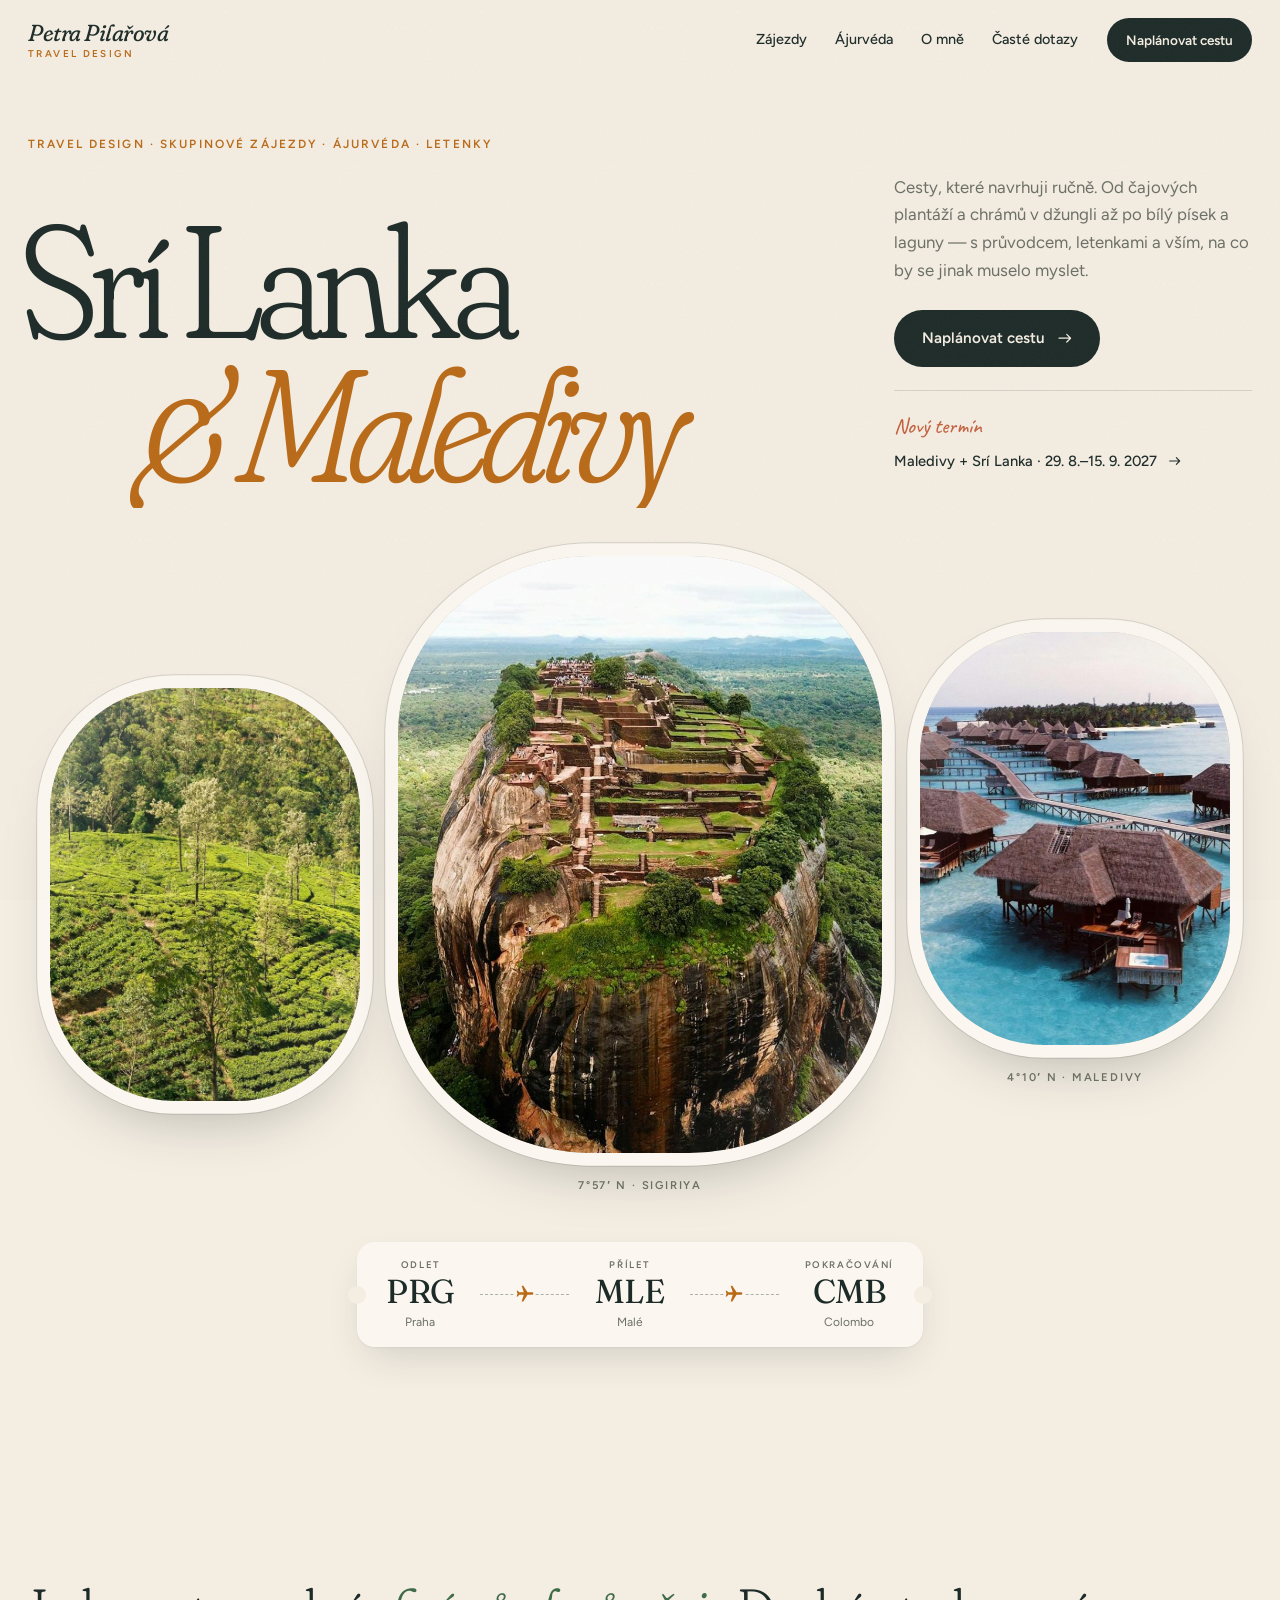
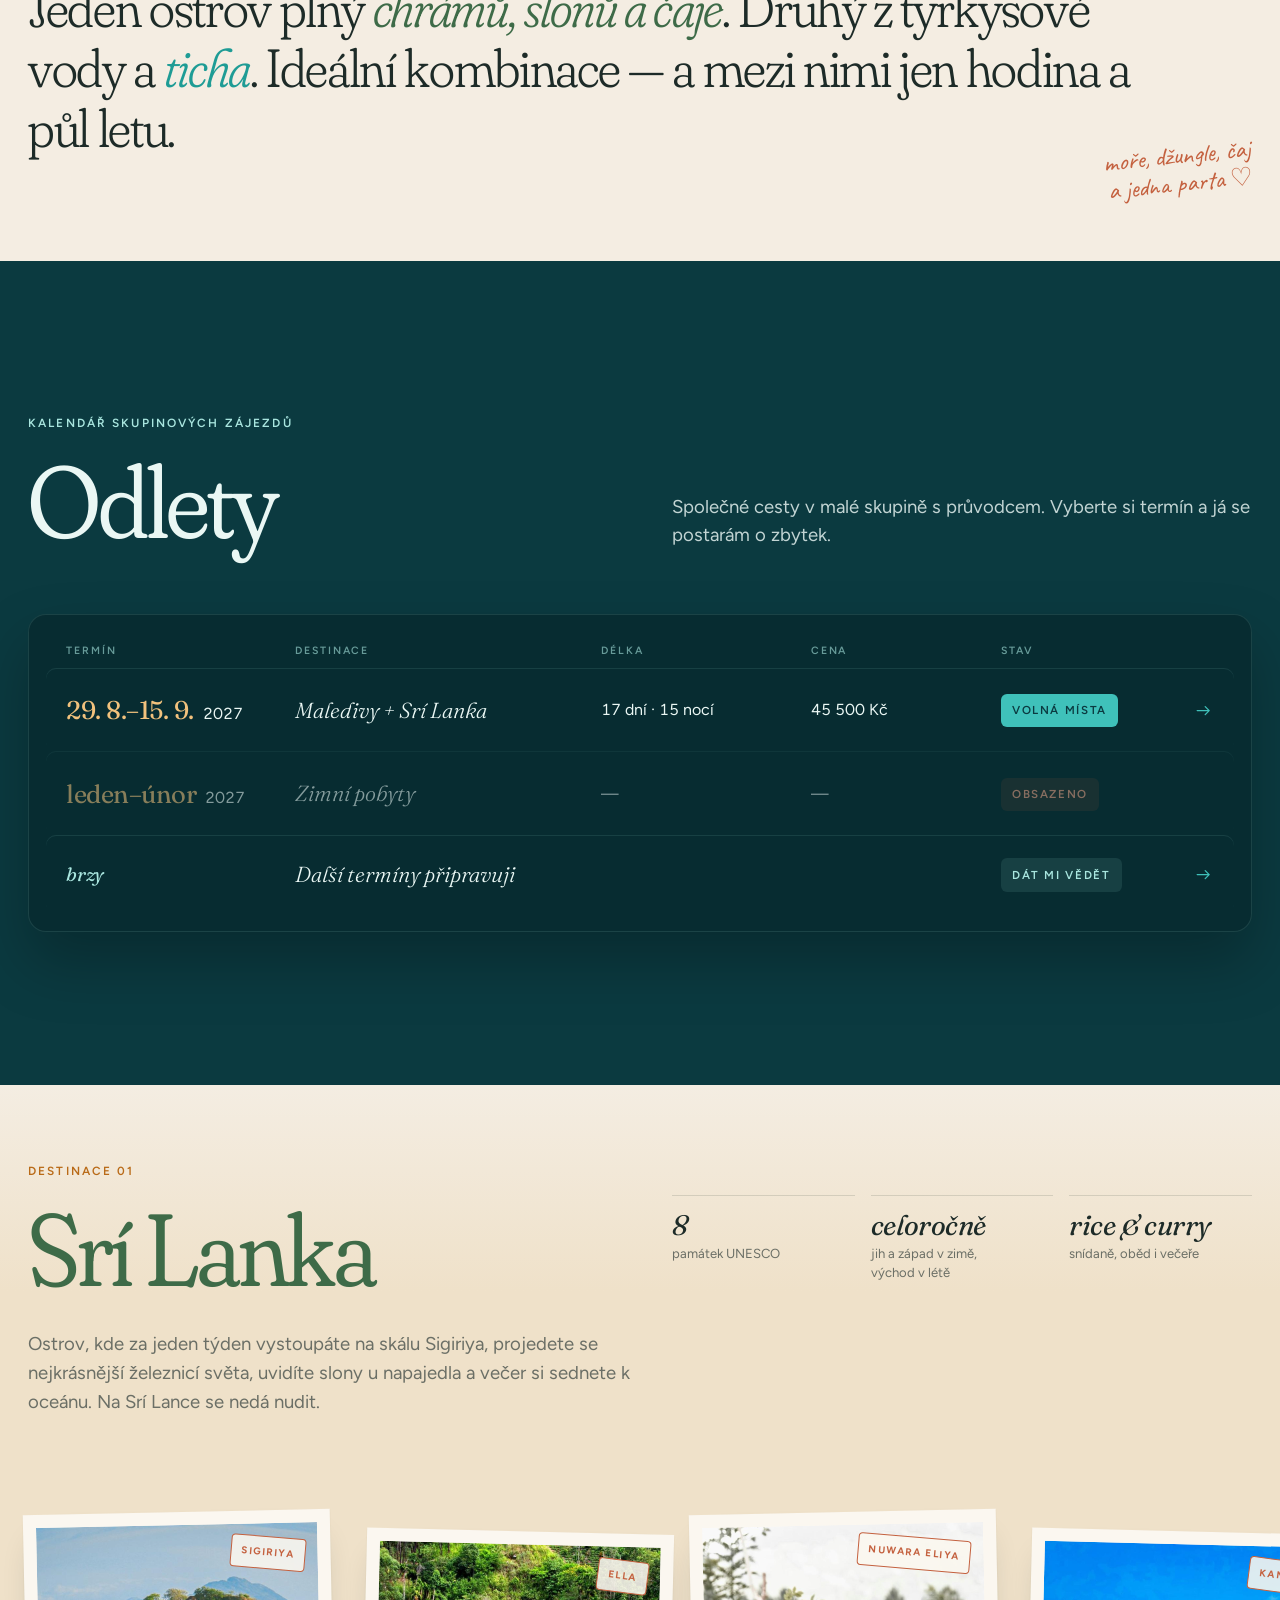
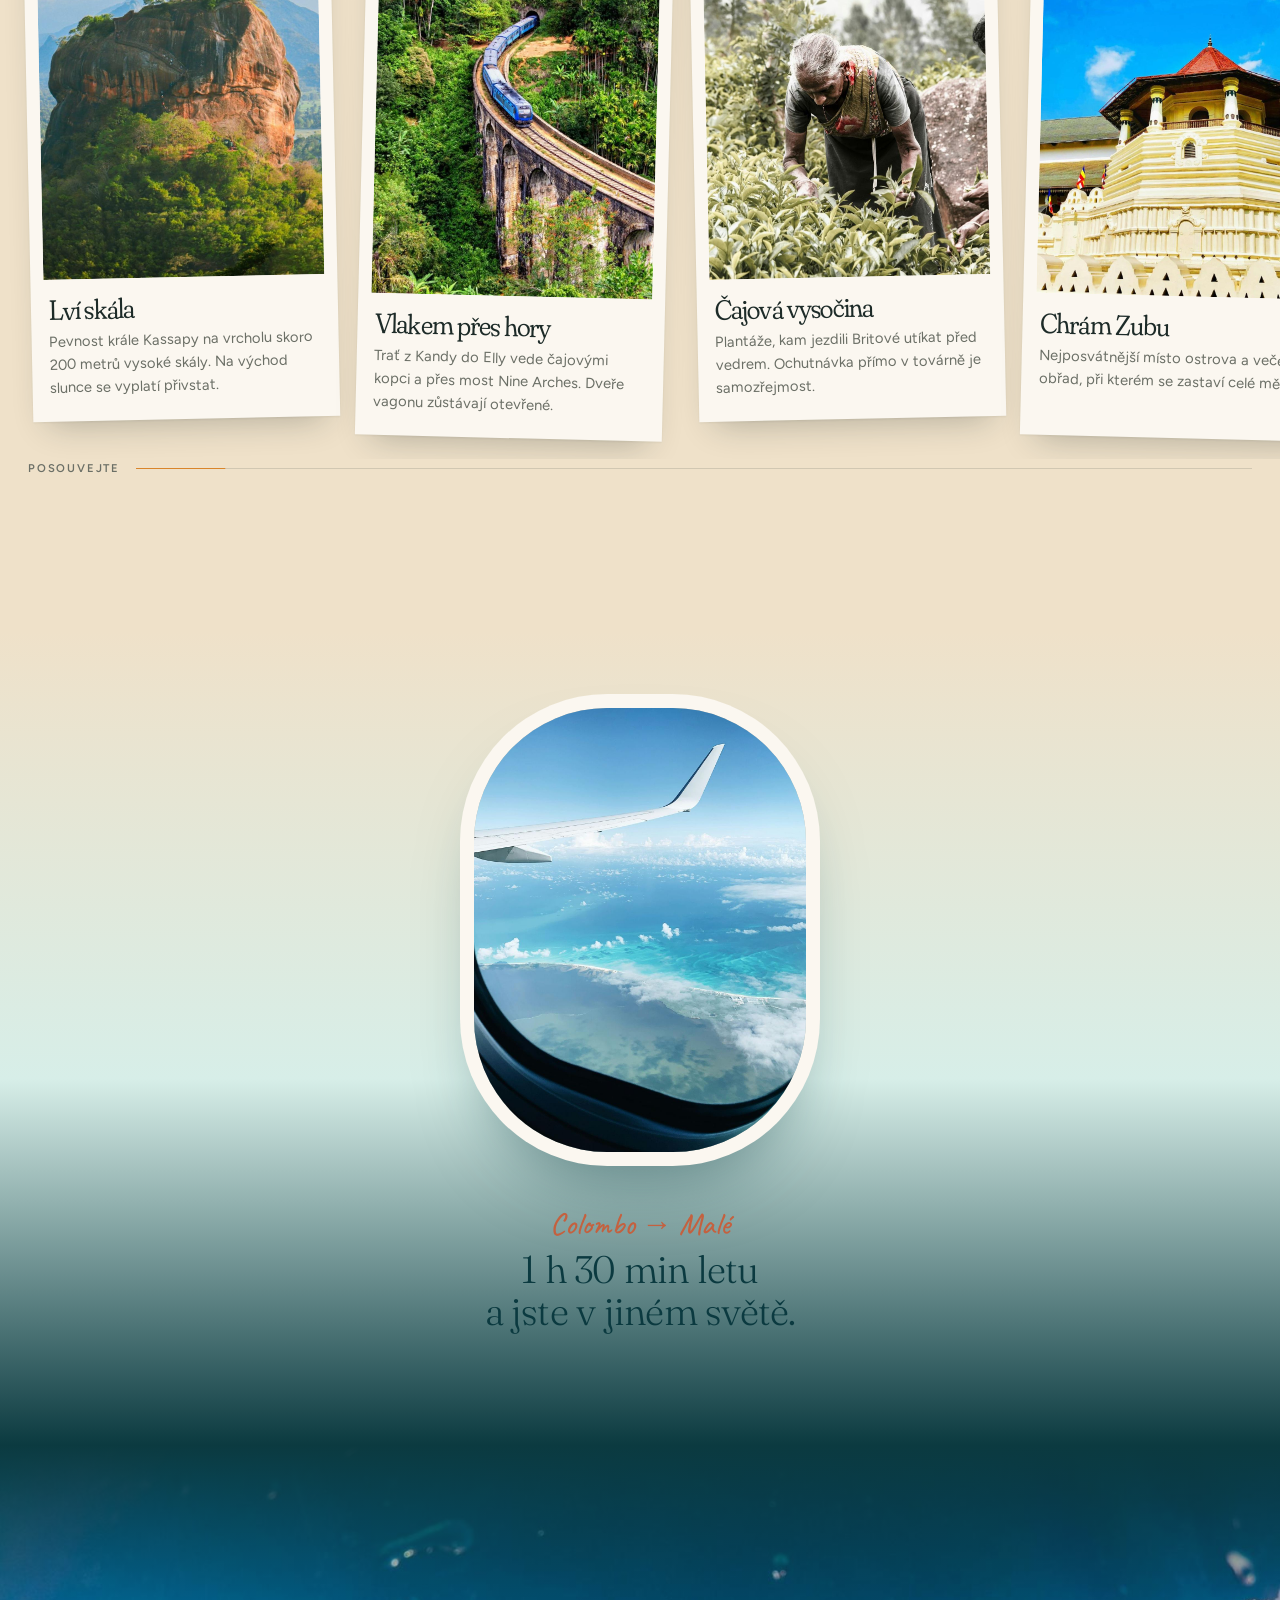
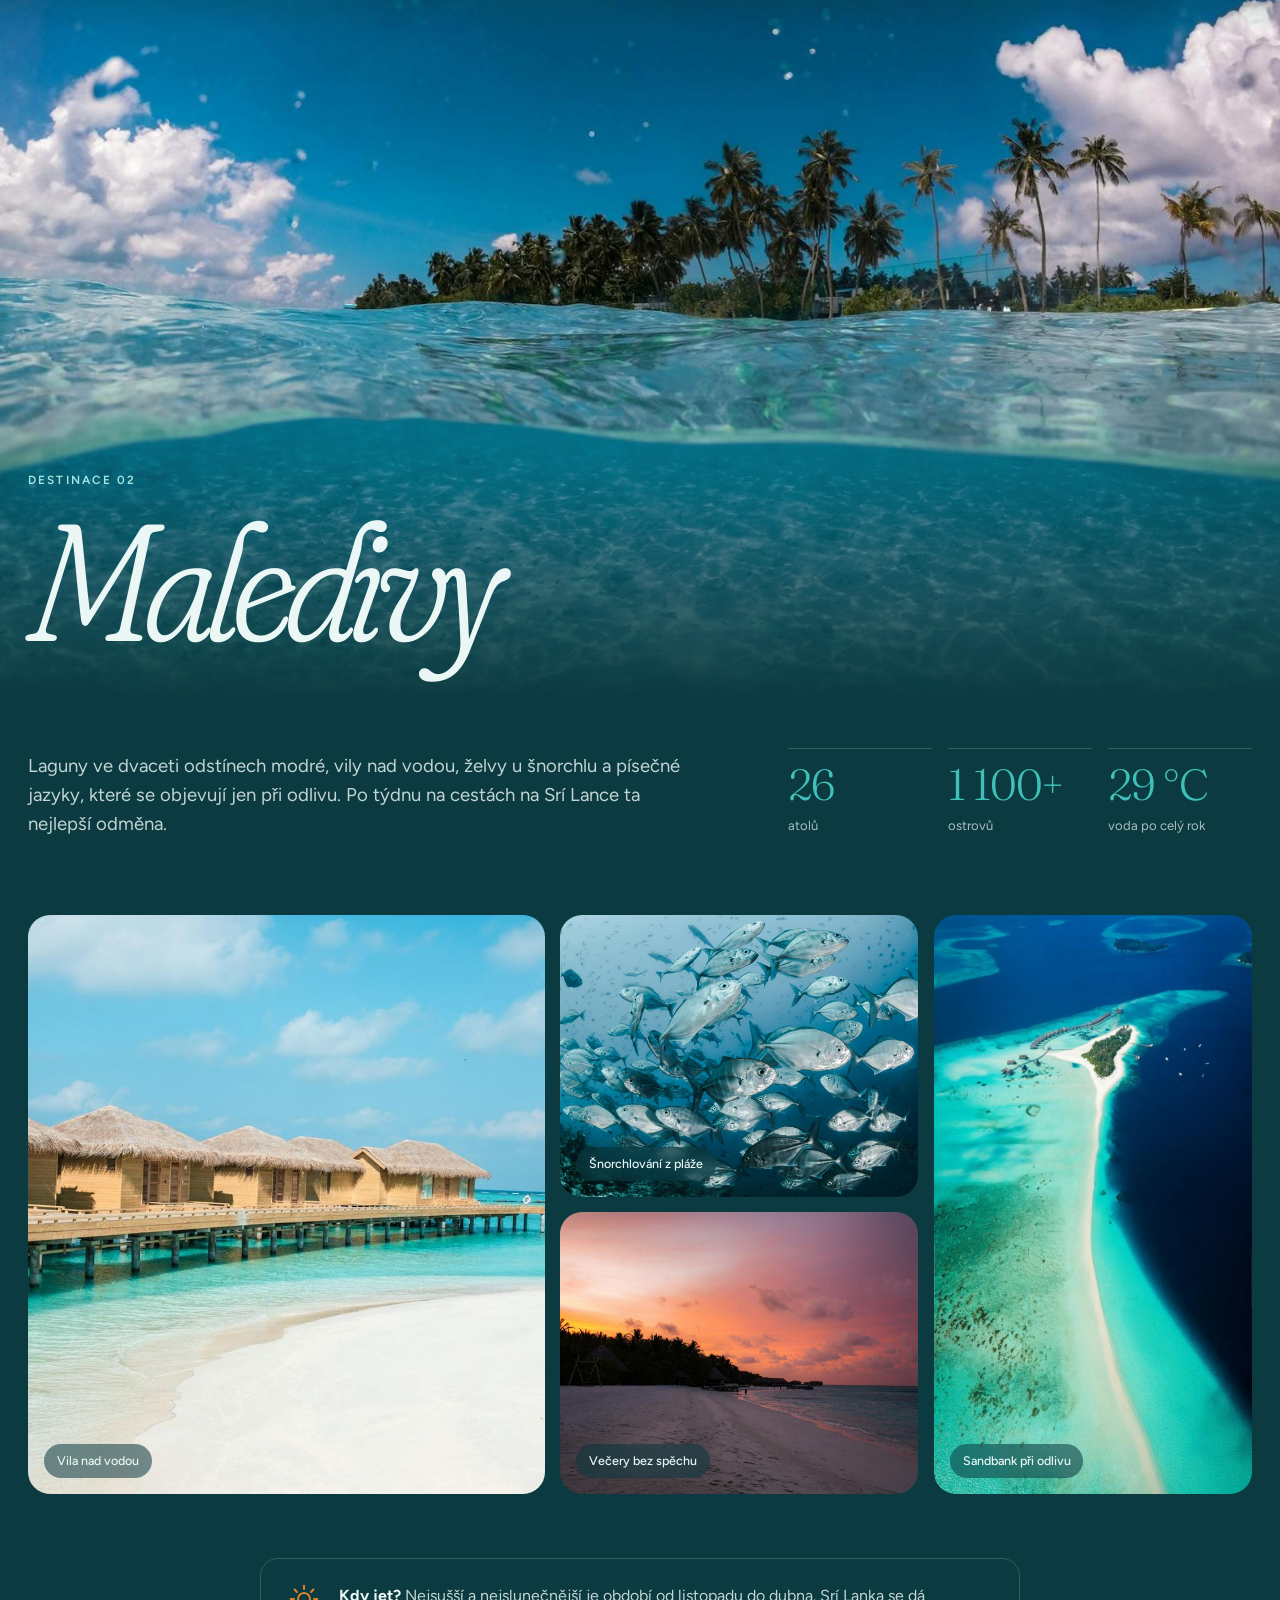
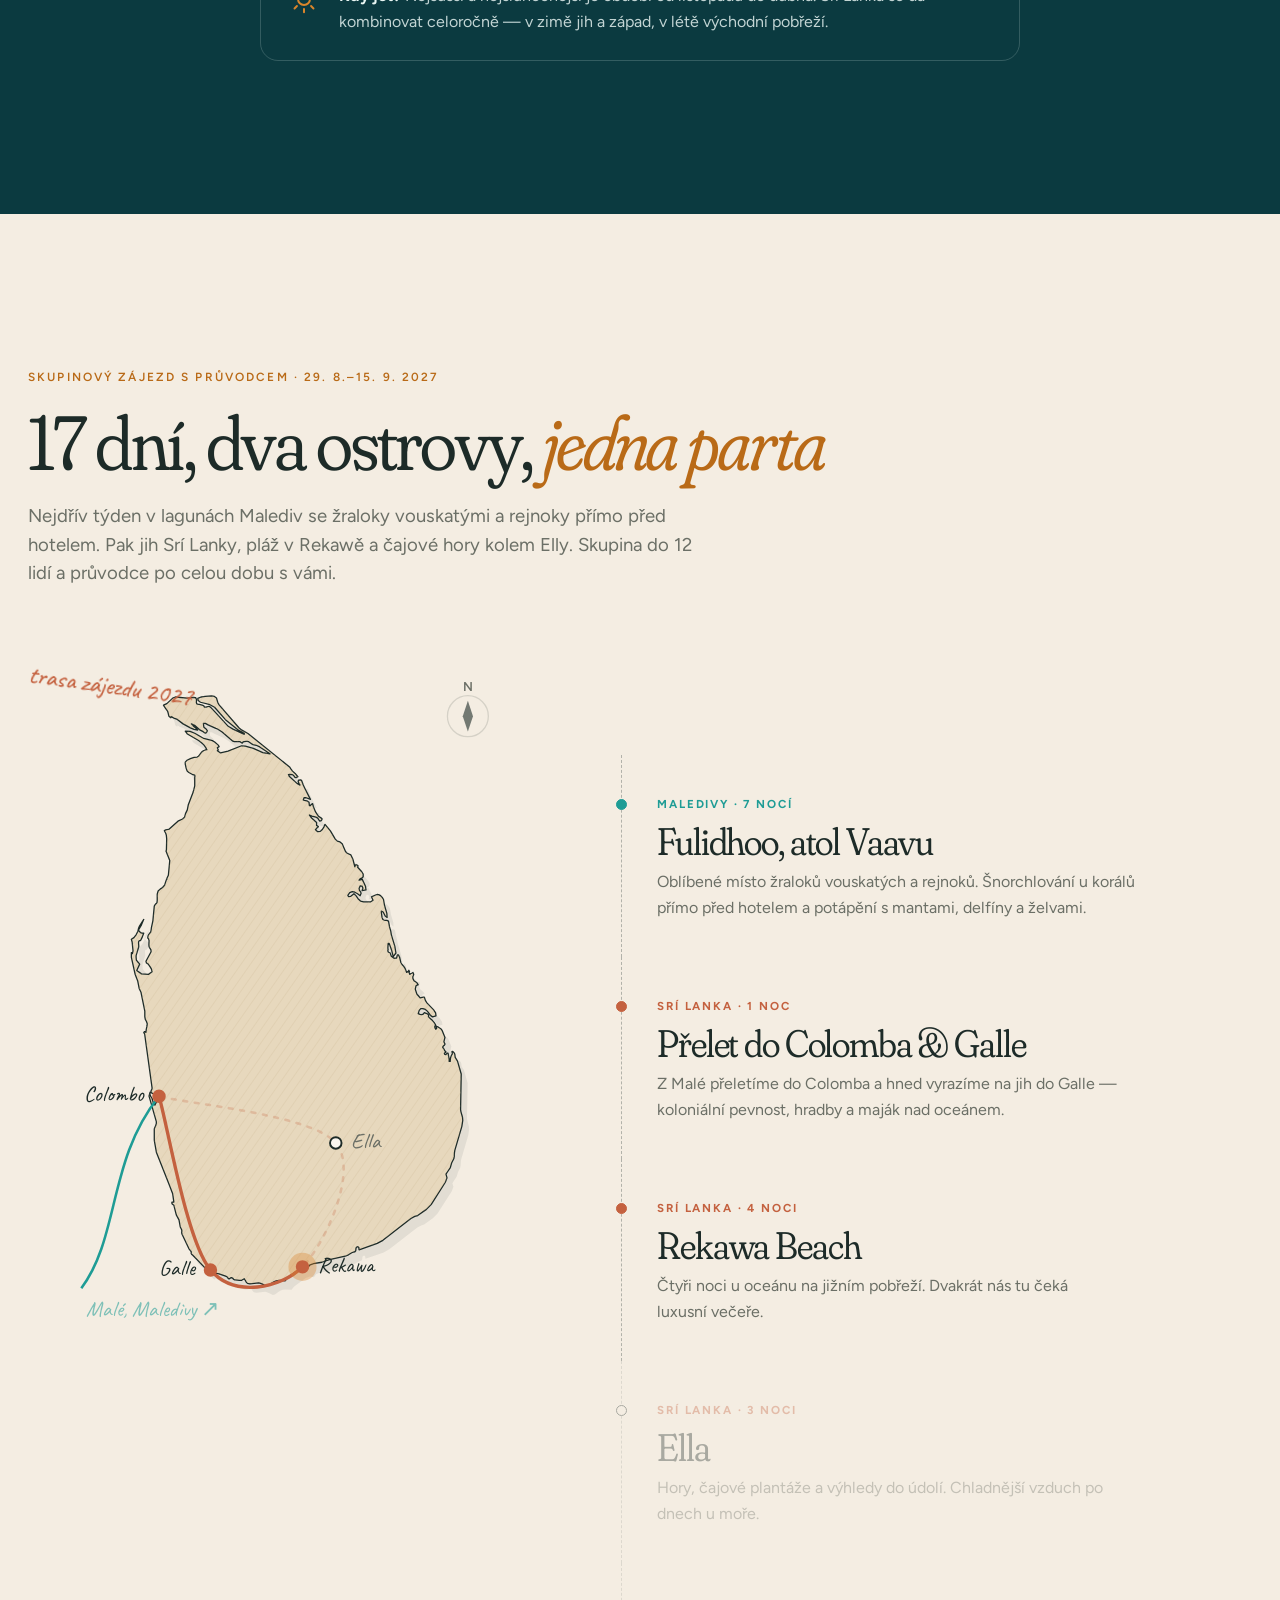
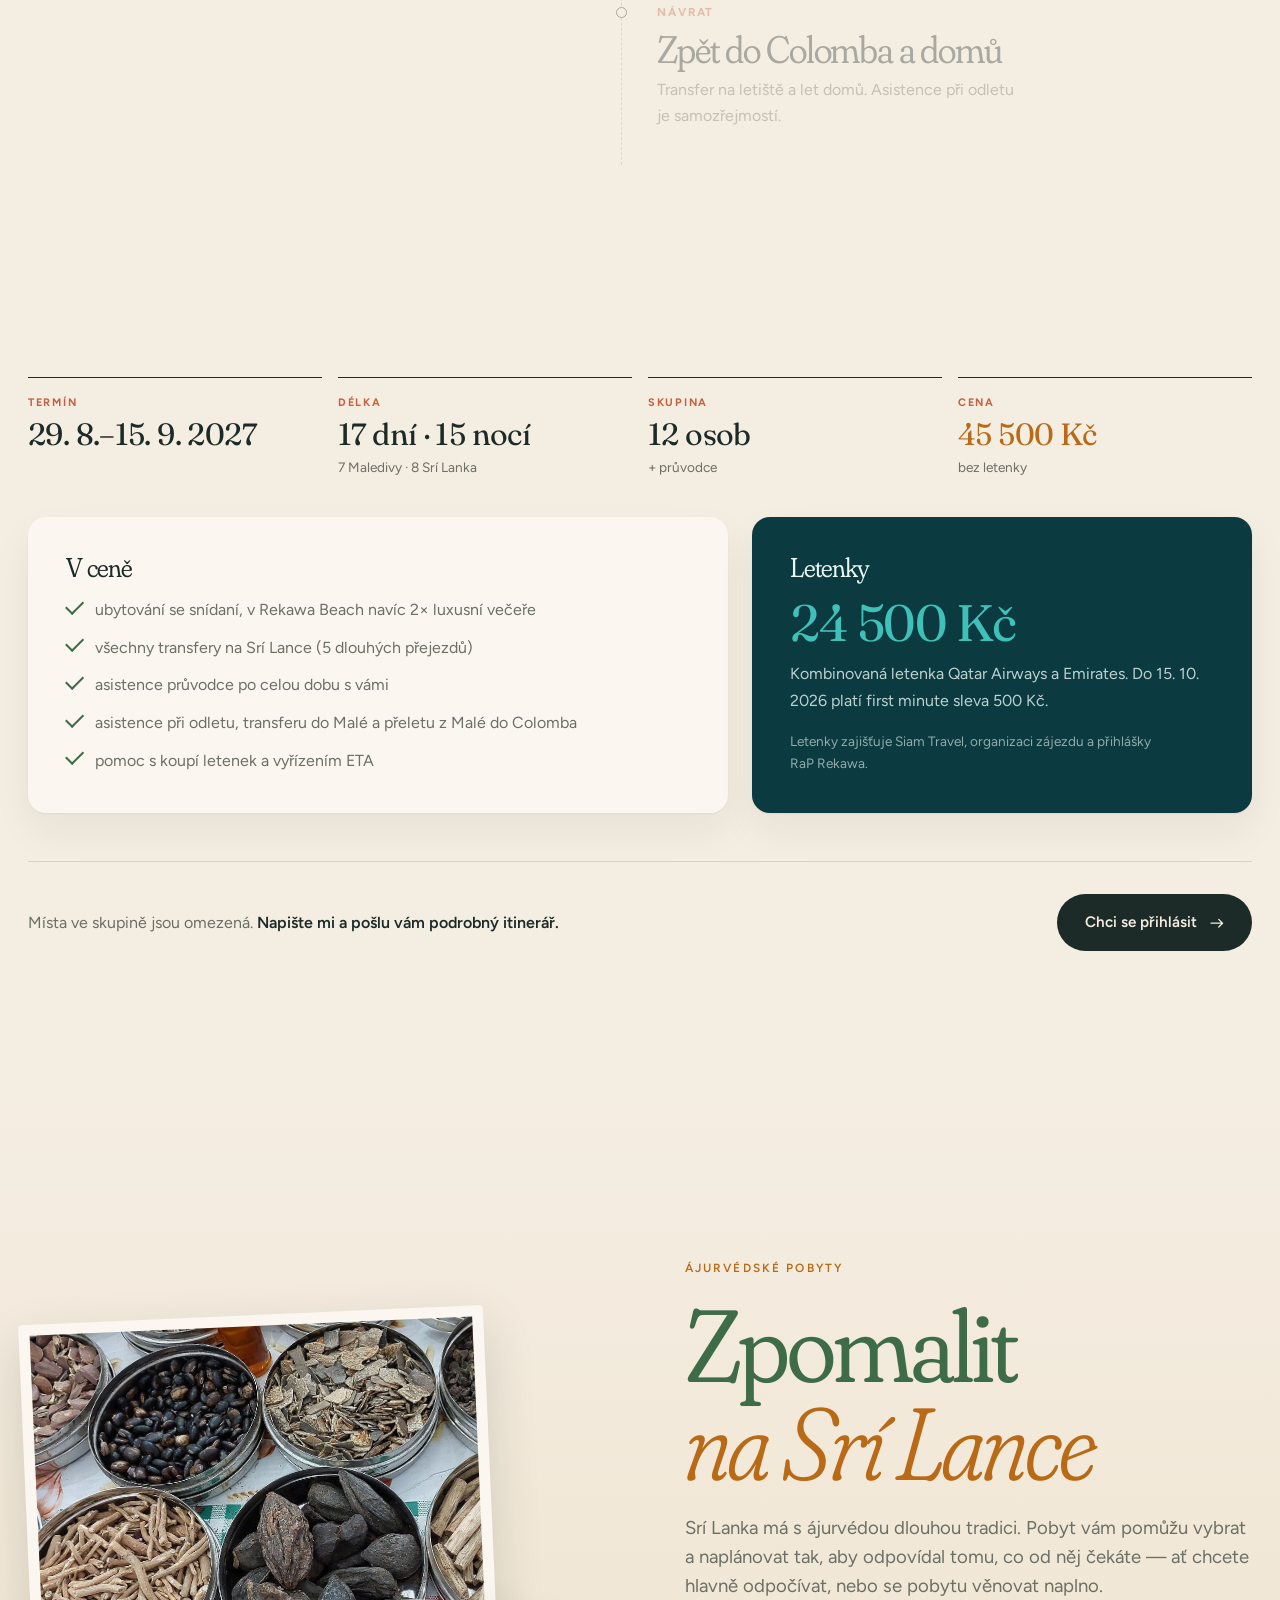
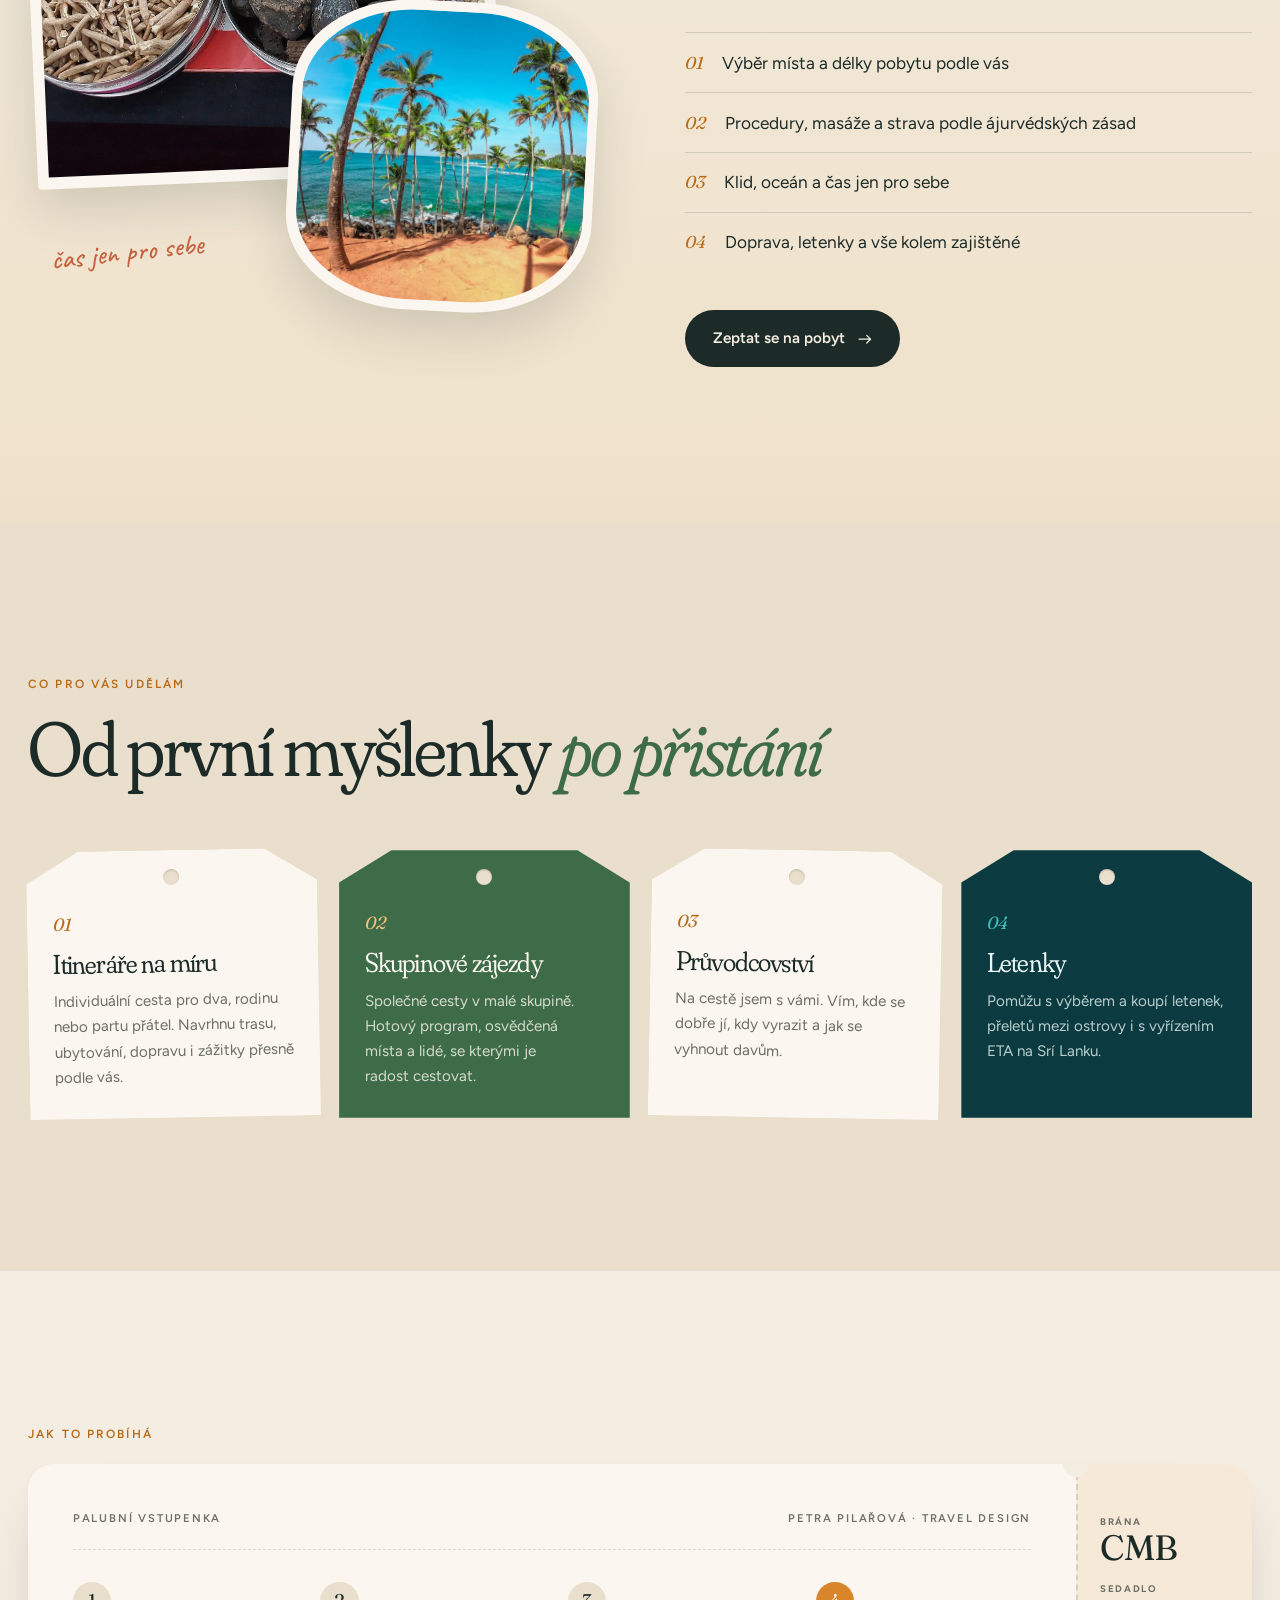
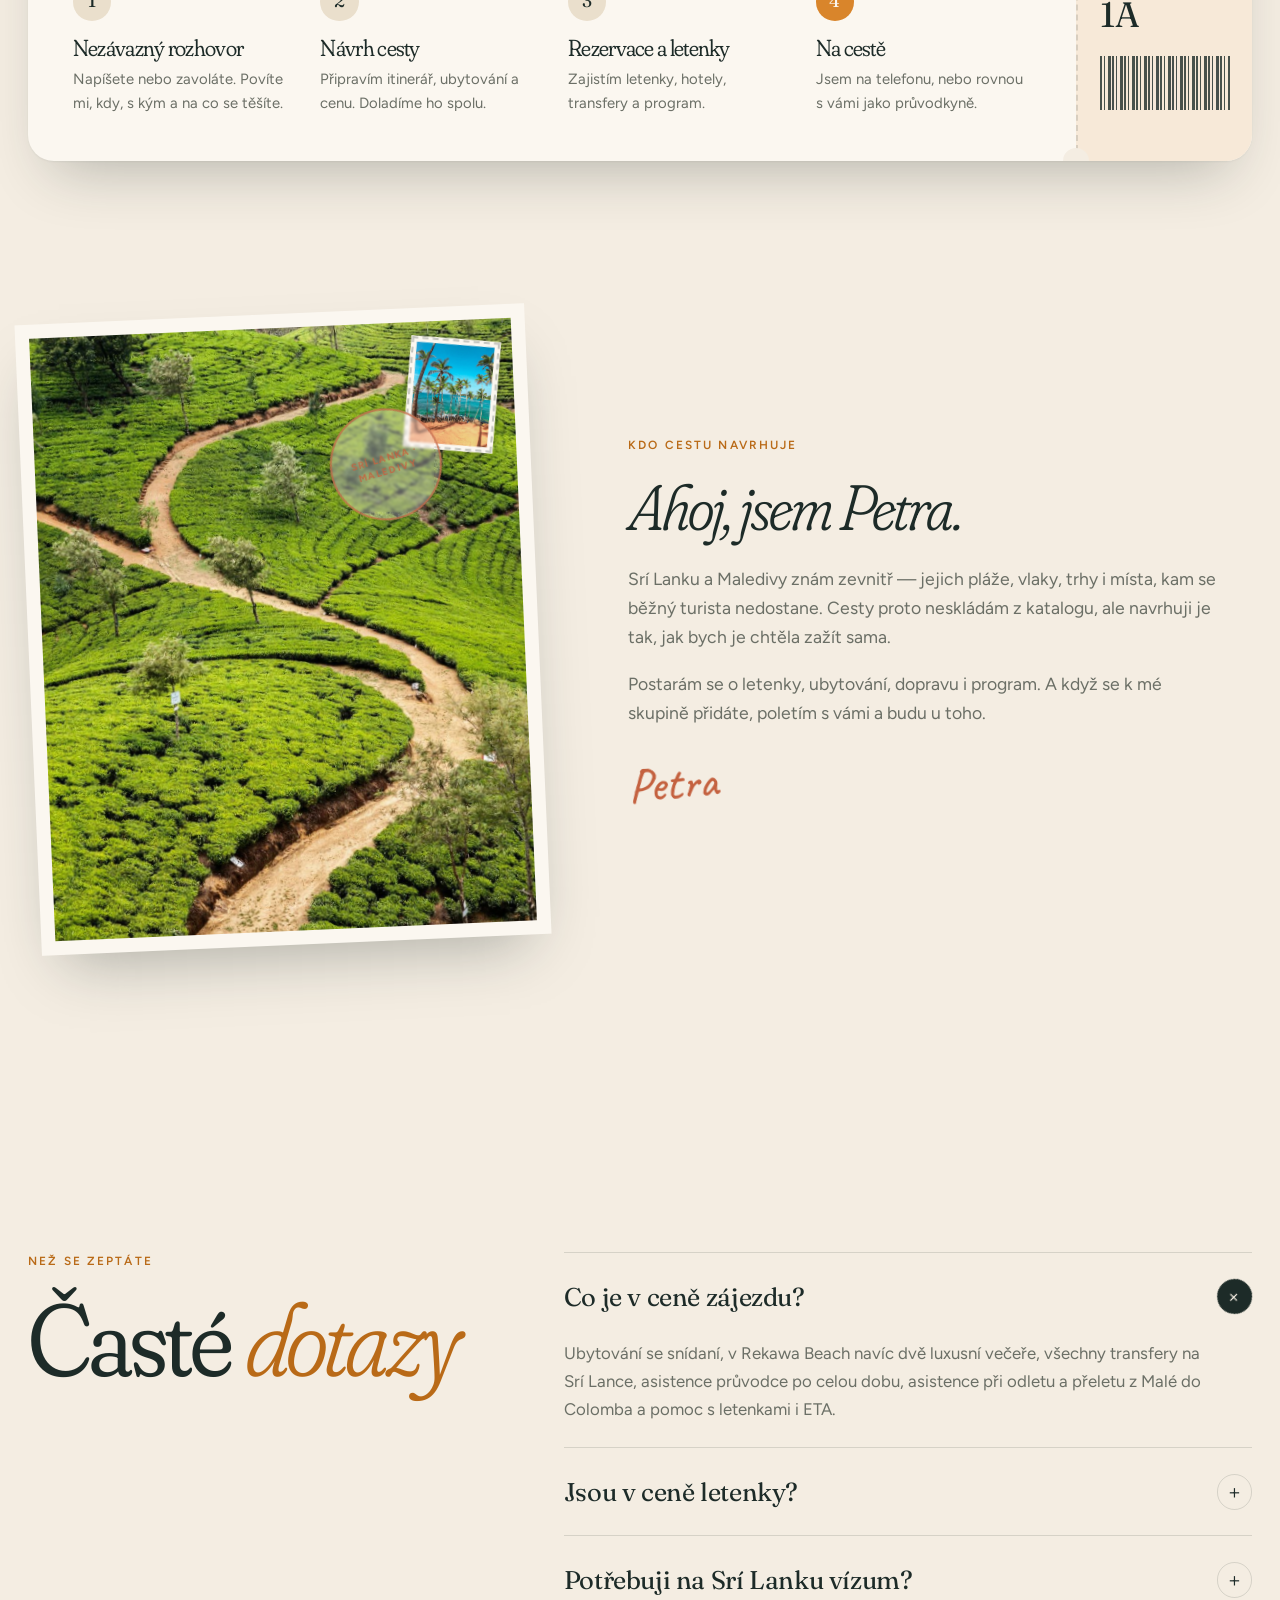
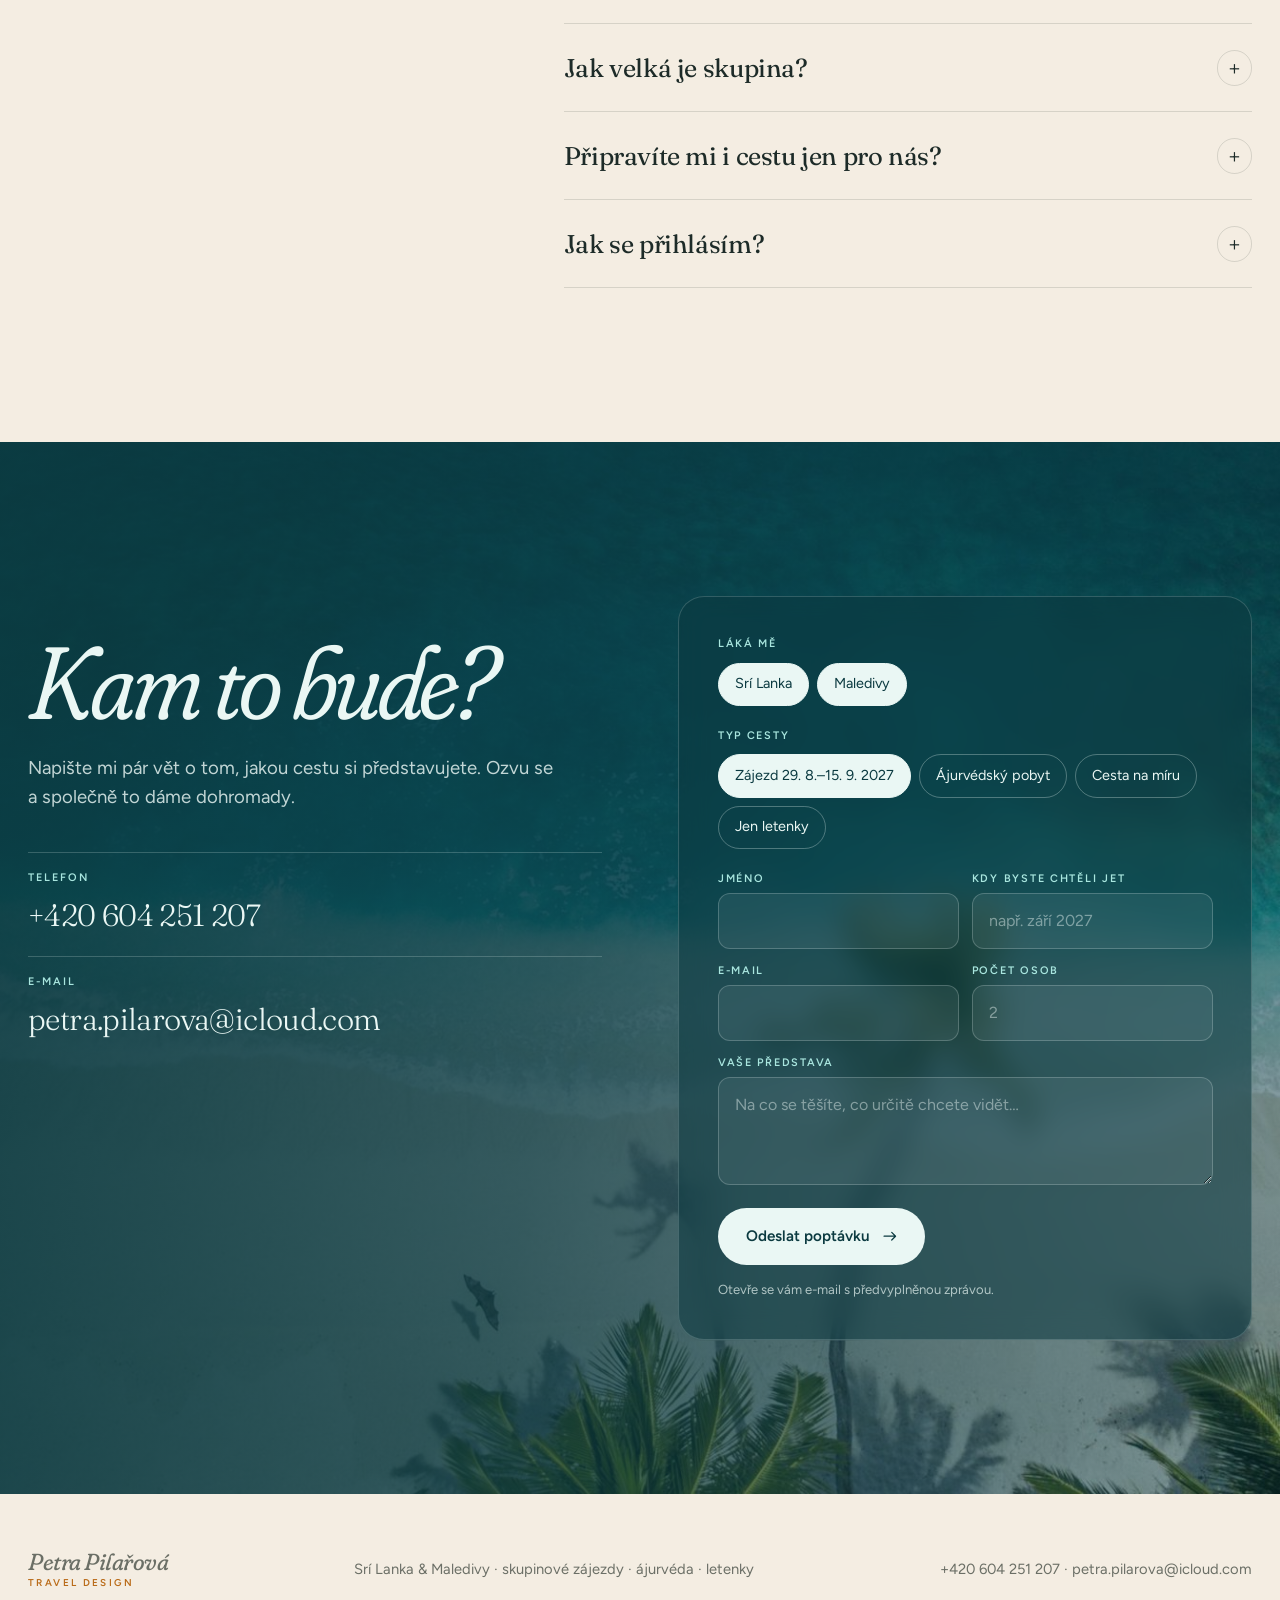
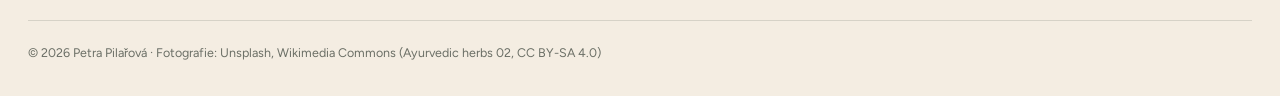
==== commit e24169bf: "Obsah podle přání klientky: kalendář zájezdů, ájurvéda, O mně, FAQ, zájezd 2027, noindex Co-Authored" ====
--- a/index.html
+++ b/index.html
@@ -4,17 +4,18 @@
 <meta charset="UTF-8">
 <meta name="viewport" content="width=device-width, initial-scale=1, viewport-fit=cover">
 <title>Petra Pilařová — travel design · Srí Lanka & Maledivy</title>
-<meta name="description" content="Cesty na Srí Lanku a Maledivy navržené na míru. Skupinové zájezdy s průvodcovstvím, individuální itineráře a zajištění letenek. Petra Pilařová, travel design.">
+<meta name="description" content="Skupinový zájezd Maledivy a Srí Lanka 29. 8.–15. 9. 2027, ájurvédské pobyty, itineráře na míru a pomoc s letenkami. Petra Pilařová, travel design.">
+<meta name="robots" content="noindex, nofollow">
 <meta name="theme-color" content="#F4EDE2">
 <meta property="og:title" content="Petra Pilařová — Srí Lanka & Maledivy">
-<meta property="og:description" content="Travel design, skupinové zájezdy s průvodcem a letenky.">
+<meta property="og:description" content="Skupinový zájezd Maledivy a Srí Lanka 29. 8.–15. 9. 2027 · ájurvédské pobyty · itineráře na míru.">
 <meta property="og:image" content="assets/img/og.jpg">
 <link rel="icon" href="assets/favicon.svg?v=9cc87f42" type="image/svg+xml">
 <link rel="preconnect" href="https://fonts.googleapis.com">
 <link rel="preconnect" href="https://fonts.gstatic.com" crossorigin>
 <link href="https://fonts.googleapis.com/css2?family=Fraunces:ital,opsz,wght,SOFT@0,9..144,300..600,0..100;1,9..144,300..600,0..100&family=Figtree:wght@300..600&family=Caveat:wght@500&display=swap" rel="stylesheet">
 <link rel="preload" as="image" href="assets/img/sigiriya-letecky.jpg">
-<link rel="stylesheet" href="assets/style.css?v=3aff9ae0">
+<link rel="stylesheet" href="assets/style.css?v=76bc70d3">
 <script type="application/ld+json">
 {"@context":"https://schema.org","@type":"TravelAgency","name":"Petra Pilařová — travel design","description":"Travel design, skupinové zájezdy s průvodcovstvím a zajištění letenek. Destinace Srí Lanka a Maledivy.","telephone":"+420604251207","email":"petra.pilarova@icloud.com","areaServed":"CZ"}
 </script>
@@ -35,10 +36,10 @@
       <span class="brand-sub">travel design</span>
     </a>
     <nav class="nav-menu" id="menu" aria-label="Hlavní navigace">
-      <a href="#sri-lanka">Srí Lanka</a>
-      <a href="#maledivy">Maledivy</a>
-      <a href="#zajezd">Skupinový zájezd</a>
-      <a href="#sluzby">Co pro vás udělám</a>
+      <a href="#terminy">Zájezdy</a>
+      <a href="#ajurveda">Ájurvéda</a>
+      <a href="#o-mne">O mně</a>
+      <a href="#dotazy">Časté dotazy</a>
       <a href="#kontakt" class="btn btn-sm">Naplánovat cestu</a>
     </nav>
     <button class="nav-toggle" id="toggle" aria-label="Otevřít menu" aria-expanded="false" aria-controls="menu"><span></span><span></span></button>
@@ -50,7 +51,7 @@
 <!-- ═════════ HERO ═════════ -->
 <section class="hero">
   <div class="wrap hero-top">
-    <p class="kicker hero-in">Travel design · skupinové zájezdy · letenky</p>
+    <p class="kicker hero-in">Travel design · skupinové zájezdy · ájurvéda · letenky</p>
     <h1 class="hero-title">
       <span class="ln"><span>Srí Lanka</span></span>
       <span class="ln ln-2"><span><em>&amp; Maledivy</em></span></span>
@@ -58,6 +59,7 @@
     <div class="hero-side hero-in">
       <p>Cesty, které navrhuji ručně. Od čajových plantáží a chrámů v džungli až po bílý písek a laguny — s průvodcem, letenkami a vším, na co by se jinak muselo myslet.</p>
       <a href="#kontakt" class="btn">Naplánovat cestu <svg><use href="#i-arr"/></svg></a>
+      <a href="#zajezd" class="hero-next"><span>Nový termín</span>Maledivy + Srí Lanka · 29. 8.–15. 9. 2027 <svg><use href="#i-arr"/></svg></a>
     </div>
   </div>
 
@@ -68,12 +70,12 @@
   </div>
 
   <div class="wrap">
-    <div class="pass hero-in" aria-label="Trasa: Praha, Colombo, Malé">
+    <div class="pass hero-in" aria-label="Trasa: Praha, Malé, Colombo">
       <div><span>Odlet</span><b>PRG</b><small>Praha</small></div>
       <i class="pass-line"><svg><use href="#i-plane"/></svg></i>
-      <div><span>Přílet</span><b>CMB</b><small>Colombo</small></div>
+      <div><span>Přílet</span><b>MLE</b><small>Malé</small></div>
       <i class="pass-line"><svg><use href="#i-plane"/></svg></i>
-      <div><span>Pokračování</span><b>MLE</b><small>Malé</small></div>
+      <div><span>Pokračování</span><b>CMB</b><small>Colombo</small></div>
     </div>
   </div>
 </section>
@@ -82,7 +84,46 @@
 <section class="intro">
   <div class="wrap intro-grid">
     <p class="intro-big reveal">Jeden ostrov plný <em class="c-lanka">chrámů, slonů a čaje</em>. Druhý z&nbsp;tyrkysové vody a&nbsp;<em class="c-mal">ticha</em>. Ideální kombinace — a&nbsp;mezi nimi jen hodina a půl letu.</p>
-    <p class="note reveal">nejdřív dobrodružství,<br>pak odpočinek&nbsp;♡</p>
+    <p class="note reveal">moře, džungle, čaj<br>a jedna parta&nbsp;♡</p>
+  </div>
+</section>
+
+<!-- ═════════ KALENDÁŘ ZÁJEZDŮ ═════════ -->
+<section class="board-sec" id="terminy">
+  <div class="wrap">
+    <div class="board-head">
+      <div>
+        <p class="kicker kicker--light reveal">Kalendář skupinových zájezdů</p>
+        <h2 class="h2 reveal">Odlety</h2>
+      </div>
+      <p class="lead lead--light reveal">Společné cesty v malé skupině s průvodcem. Vyberte si termín a já se postarám o zbytek.</p>
+    </div>
+    <div class="board reveal" role="table" aria-label="Termíny skupinových zájezdů">
+      <div class="board-row board-row--th" role="row">
+        <span role="columnheader">Termín</span><span role="columnheader">Destinace</span><span role="columnheader">Délka</span><span role="columnheader">Cena</span><span role="columnheader">Stav</span>
+      </div>
+      <a class="board-row" role="row" href="#zajezd">
+        <span role="cell"><b>29. 8.–15. 9.</b> 2027</span>
+        <span role="cell" class="board-dest">Maledivy + Srí Lanka</span>
+        <span role="cell">17 dní · 15 nocí</span>
+        <span role="cell">45 500 Kč</span>
+        <span role="cell"><i class="st st--open">Volná místa</i><svg class="board-arr"><use href="#i-arr"/></svg></span>
+      </a>
+      <div class="board-row board-row--full" role="row">
+        <span role="cell"><b>leden–únor</b> 2027</span>
+        <span role="cell" class="board-dest">Zimní pobyty</span>
+        <span role="cell">—</span>
+        <span role="cell">—</span>
+        <span role="cell"><i class="st st--full">Obsazeno</i></span>
+      </div>
+      <a class="board-row board-row--soon" role="row" href="#kontakt">
+        <span role="cell"><b>brzy</b></span>
+        <span role="cell" class="board-dest">Další termíny připravuji</span>
+        <span role="cell"></span>
+        <span role="cell"></span>
+        <span role="cell"><i class="st">Dát mi vědět</i><svg class="board-arr"><use href="#i-arr"/></svg></span>
+      </a>
+    </div>
   </div>
 </section>
 
@@ -154,44 +195,90 @@
 <!-- ═════════ SKUPINOVÝ ZÁJEZD ═════════ -->
 <section class="trip" id="zajezd">
   <div class="wrap"><div class="trip-head">
-    <p class="kicker reveal">Skupinový zájezd s průvodcem</p>
-    <h2 class="h2 reveal">14 dní, dva ostrovy, <em>jedna parta</em></h2>
-    <p class="lead reveal">Takhle může vypadat společná cesta. Malá skupina, česky mluvící průvodce, letenky a doprava zajištěné. Vy si jen balíte kufr.</p>
+    <p class="kicker reveal">Skupinový zájezd s průvodcem · 29. 8.–15. 9. 2027</p>
+    <h2 class="h2 reveal">17 dní, dva ostrovy, <em>jedna parta</em></h2>
+    <p class="lead reveal">Nejdřív týden v lagunách Malediv se žraloky vouskatými a rejnoky přímo před hotelem. Pak jih Srí Lanky, pláž v Rekawě a čajové hory kolem Elly. Skupina do 12 lidí a průvodce po celou dobu s vámi.</p>
   </div></div>
 
   <div class="wrap trip-grid">
     <div class="map-col">
       <div class="map-sticky">
-        <svg class="map-svg" viewBox="-20 -10 340 500" role="img" aria-label="Mapa Srí Lanky s trasou ukázkového zájezdu">
+        <svg class="map-svg" viewBox="-20 -10 340 500" role="img" aria-label="Mapa Srí Lanky s trasou zájezdu 2027">
       <defs><pattern id="hatch" width="6" height="6" patternUnits="userSpaceOnUse" patternTransform="rotate(35)"><line x1="0" y1="0" x2="0" y2="6" class="hatch"/></pattern></defs>
       <path class="island-shadow" d="M286.3 337.3 L286.6 339.1 L287.8 343.3 L288.0 345.7 L287.3 350.4 L281.8 369.2 L281.5 371.1 L281.4 373.7 L281.0 375.8 L279.3 379.1 L278.9 380.5 L278.3 382.6 L276.0 386.1 L274.9 387.8 L275.7 390.7 L274.4 394.1 L263.3 411.6 L259.6 415.3 L252.8 420.1 L250.5 420.8 L247.5 422.4 L225.6 439.5 L221.2 441.9 L207.0 446.9 L207.0 446.9 L206.8 445.2 L206.8 445.1 L206.0 444.4 L205.9 444.4 L205.8 444.5 L205.0 444.7 L204.6 445.6 L204.4 447.6 L203.7 448.4 L202.7 448.6 L201.3 449.2 L198.7 450.8 L196.2 451.9 L183.9 454.5 L177.9 456.6 L171.4 457.7 L168.4 458.9 L166.7 461.4 L163.5 460.8 L161.5 461.5 L160.4 462.0 L155.8 465.3 L151.3 468.6 L149.2 471.1 L144.4 470.8 L144.4 470.8 L142.3 471.1 L140.8 471.7 L139.1 472.6 L136.3 474.7 L135.4 474.9 L134.6 475.1 L132.7 474.3 L130.6 473.3 L129.4 472.9 L128.6 472.7 L121.7 473.5 L119.8 473.1 L118.8 472.1 L118.2 470.8 L117.7 470.1 L117.3 469.5 L115.3 470.7 L113.5 470.8 L110.3 470.4 L109.6 470.3 L109.0 470.0 L108.6 469.5 L108.1 468.9 L107.2 468.6 L106.6 468.8 L106.2 469.2 L105.8 469.5 L105.1 469.5 L104.9 469.4 L104.7 469.2 L104.0 468.1 L103.6 467.9 L103.5 467.8 L103.5 467.8 L102.7 467.5 L97.6 465.7 L95.6 465.3 L94.1 465.0 L91.5 463.0 L91.0 462.7 L89.8 462.1 L89.8 462.1 L89.0 463.0 L86.8 461.2 L77.1 451.1 L76.4 450.5 L76.3 450.5 L76.3 450.4 L76.0 450.0 L75.8 449.6 L75.9 448.5 L75.6 448.0 L75.2 447.5 L74.1 446.1 L68.7 434.7 L68.4 433.6 L68.4 433.6 L68.5 432.6 L68.5 431.6 L68.5 431.6 L68.3 431.0 L67.3 429.0 L66.3 423.5 L64.2 419.6 L62.8 414.1 L62.3 412.0 L62.0 411.8 L61.5 411.5 L61.0 411.1 L60.7 410.4 L60.8 409.7 L61.4 409.6 L62.0 409.6 L62.0 409.6 L62.3 409.6 L61.4 403.4 L61.3 402.9 L58.9 396.6 L48.7 370.9 L47.1 361.9 L47.0 361.1 L47.0 352.6 L47.1 352.2 L48.3 349.4 L48.6 348.1 L48.6 346.7 L48.6 346.7 L42.9 326.8 L43.7 323.8 L43.7 325.7 L44.1 326.8 L44.7 327.7 L45.3 328.7 L46.4 332.6 L47.0 333.6 L47.7 333.6 L47.9 332.5 L48.2 332.0 L48.5 331.9 L48.5 331.9 L48.6 332.0 L48.6 328.4 L48.6 328.3 L48.3 326.8 L47.7 325.5 L47.2 325.1 L45.6 324.7 L44.9 324.3 L44.8 324.1 L44.4 323.3 L44.6 322.3 L45.1 321.5 L45.3 320.6 L39.5 278.5 L38.8 277.0 L39.3 276.5 L39.6 276.4 L40.5 277.0 L40.7 274.9 L41.2 272.6 L41.4 271.4 L41.5 270.3 L40.9 268.5 L40.0 266.9 L39.8 265.8 L39.6 264.7 L39.6 260.4 L36.9 247.2 L36.6 245.6 L35.2 242.7 L34.0 236.6 L32.1 231.8 L29.1 218.5 L29.1 214.7 L29.6 214.9 L29.6 215.0 L29.7 215.0 L29.7 215.1 L29.9 215.5 L30.4 213.3 L29.7 206.4 L29.1 204.3 L31.1 203.0 L32.9 200.6 L34.2 198.0 L34.7 195.7 L35.3 194.2 L38.8 188.8 L38.7 188.9 L37.0 193.0 L34.7 196.9 L35.2 197.9 L35.4 198.1 L36.2 199.0 L37.4 199.4 L38.8 199.4 L37.6 202.6 L36.4 205.0 L35.9 205.4 L35.4 205.4 L34.9 205.8 L34.7 207.0 L34.9 209.8 L34.7 210.7 L32.8 217.0 L32.8 218.2 L33.0 220.5 L35.0 223.0 L35.6 223.7 L33.3 228.6 L37.0 231.3 L42.5 231.7 L45.3 229.7 L44.8 227.6 L43.9 226.0 L43.5 225.4 L43.1 224.8 L42.1 223.5 L40.9 222.8 L40.5 221.5 L44.5 214.0 L44.4 212.6 L43.8 211.6 L43.3 210.8 L42.9 209.9 L42.8 208.5 L42.9 206.0 L42.9 205.0 L42.9 205.0 L42.8 204.8 L42.5 203.9 L42.3 203.8 L42.1 203.6 L41.9 203.1 L42.1 201.8 L42.6 200.6 L44.2 198.6 L44.5 197.3 L44.8 194.9 L45.9 189.9 L47.0 178.4 L47.7 177.1 L48.5 176.4 L49.1 175.7 L49.3 173.9 L49.3 169.0 L50.0 166.6 L51.6 165.1 L53.5 163.8 L55.0 162.1 L55.2 161.6 L56.4 157.9 L56.6 157.8 L56.7 157.7 L56.9 156.6 L58.0 154.3 L59.1 142.8 L56.2 135.5 L56.5 134.2 L56.7 125.8 L56.7 125.7 L56.4 122.9 L56.0 121.6 L55.4 120.5 L54.9 119.4 L56.0 118.8 L57.6 118.5 L58.7 118.2 L65.5 112.0 L69.1 110.3 L70.6 109.0 L71.4 106.1 L72.8 103.2 L73.6 99.1 L77.4 89.3 L77.5 88.8 L77.9 87.4 L78.6 84.5 L78.6 77.7 L78.8 76.6 L78.6 76.0 L77.2 75.7 L74.0 74.0 L72.7 72.9 L71.9 70.6 L71.8 70.2 L71.2 67.5 L71.2 65.9 L72.6 64.4 L75.2 63.1 L78.1 62.2 L80.5 61.9 L81.5 61.3 L84.1 57.9 L84.4 57.7 L84.9 57.3 L85.7 56.8 L86.8 56.4 L88.1 56.2 L87.0 54.2 L86.4 53.3 L85.7 52.4 L83.9 50.7 L81.6 49.0 L72.9 43.9 L71.2 41.7 L75.0 41.8 L78.6 43.3 L85.7 47.4 L92.4 49.1 L94.2 50.2 L97.0 52.6 L97.7 53.9 L96.3 54.6 L96.6 55.4 L97.0 56.2 L96.3 57.0 L96.3 57.0 L98.8 58.7 L104.6 57.3 L115.2 53.1 L118.1 53.4 L124.4 55.1 L131.8 58.4 L137.4 59.4 L137.4 59.4 L129.4 54.0 L126.6 52.7 L124.2 52.2 L123.8 52.0 L123.5 51.9 L121.3 50.3 L120.5 49.8 L119.7 49.7 L118.8 49.7 L117.3 49.8 L116.4 50.1 L116.2 50.3 L116.0 50.8 L115.5 51.0 L114.0 49.9 L113.3 49.8 L109.5 49.9 L108.4 49.5 L100.0 42.3 L96.4 40.0 L96.4 40.0 L95.1 39.5 L89.0 36.8 L86.9 35.6 L85.4 35.6 L85.7 38.4 L86.5 39.3 L87.7 40.2 L88.5 41.4 L87.7 42.9 L86.9 43.2 L86.0 42.7 L85.2 42.1 L82.9 40.9 L78.5 37.1 L76.0 36.0 L76.0 36.0 L77.3 37.4 L79.6 39.4 L80.9 40.8 L78.0 40.3 L75.2 39.1 L69.5 36.0 L65.0 32.5 L62.3 31.5 L62.1 31.4 L61.0 30.7 L60.1 30.3 L59.9 31.2 L58.6 30.3 L58.2 29.2 L57.9 27.8 L57.5 26.3 L56.7 25.0 L56.2 24.4 L55.0 22.8 L54.2 21.4 L56.8 20.2 L61.4 15.9 L63.5 15.0 L63.5 15.0 L72.8 15.8 L77.6 15.3 L79.3 15.5 L80.0 17.0 L79.9 19.5 L80.3 20.4 L81.3 20.7 L82.2 20.8 L85.1 21.6 L85.7 21.9 L86.2 22.9 L87.5 22.9 L88.5 22.6 L88.8 22.5 L89.4 22.4 L89.8 22.3 L89.8 22.3 L90.7 22.8 L91.1 23.1 L94.4 26.6 L104.8 37.9 L108.5 40.1 L117.0 44.0 L117.3 44.1 L117.3 43.3 L113.0 41.1 L102.6 32.7 L94.1 23.0 L89.8 20.7 L83.1 19.1 L81.3 17.8 L81.0 16.1 L83.5 15.0 L84.3 14.9 L86.8 14.5 L91.7 14.2 L94.0 14.6 L95.6 15.8 L96.7 19.6 L97.8 21.3 L113.3 39.2 L115.5 40.9 L120.2 43.5 L152.7 69.7 L152.9 69.9 L153.7 71.2 L155.0 72.9 L157.5 75.2 L159.2 77.3 L157.7 78.0 L157.7 78.1 L156.9 77.7 L156.8 77.7 L156.8 77.6 L155.6 76.1 L154.9 75.7 L154.9 75.7 L152.7 75.4 L151.8 75.6 L152.3 76.6 L152.4 76.9 L158.5 82.5 L160.9 83.8 L160.9 83.8 L160.0 82.4 L159.4 81.0 L159.7 80.0 L161.4 79.7 L162.1 80.2 L163.4 83.8 L164.5 86.1 L169.0 95.0 L168.1 94.6 L165.6 93.7 L164.0 93.7 L163.4 95.4 L164.3 95.8 L166.2 96.1 L167.9 97.2 L167.9 97.3 L168.2 99.9 L168.2 99.9 L169.0 99.9 L169.4 99.2 L169.7 98.9 L170.1 98.7 L170.7 98.3 L170.7 98.4 L171.3 100.7 L171.4 101.0 L173.0 104.8 L175.3 108.2 L177.5 109.6 L177.7 109.8 L178.0 110.0 L178.0 110.8 L177.4 111.6 L176.3 112.0 L176.0 111.7 L174.7 109.6 L173.3 108.9 L170.1 108.1 L168.2 107.2 L169.1 108.4 L169.5 109.1 L173.8 113.0 L173.8 115.3 L175.2 116.2 L175.2 116.3 L174.0 117.4 L172.9 118.7 L172.9 118.7 L174.7 120.2 L176.7 120.0 L178.3 118.5 L179.6 116.4 L180.3 114.5 L180.4 114.5 L184.6 119.6 L188.4 126.0 L190.0 127.6 L192.1 128.2 L193.8 129.6 L196.4 135.7 L197.0 136.4 L197.7 137.1 L197.7 137.1 L200.6 138.4 L202.1 141.5 L203.7 147.6 L204.0 146.5 L204.4 146.1 L205.1 146.2 L205.1 146.2 L206.2 146.8 L205.9 148.0 L209.1 151.5 L210.2 153.3 L210.2 155.4 L209.4 156.3 L208.1 156.8 L207.0 158.1 L207.0 158.1 L207.9 157.9 L208.8 157.7 L209.0 157.5 L209.4 157.3 L209.4 157.3 L212.0 162.8 L212.4 165.7 L209.4 166.2 L209.4 166.2 L210.0 164.3 L209.3 162.7 L207.9 162.5 L207.0 164.6 L207.3 166.1 L208.2 167.2 L208.6 168.4 L207.8 170.3 L207.1 169.7 L205.8 168.7 L203.7 167.5 L201.7 167.0 L199.7 167.8 L198.2 169.9 L198.7 170.9 L200.5 170.7 L203.0 168.7 L204.7 170.4 L206.2 172.6 L208.1 174.4 L210.6 175.1 L216.1 175.0 L217.9 173.8 L216.7 171.1 L219.8 169.7 L221.0 169.3 L222.3 169.4 L222.3 169.4 L223.8 170.2 L225.1 171.6 L226.1 173.2 L226.9 177.9 L228.7 184.0 L228.8 185.6 L228.9 187.2 L227.4 186.1 L225.8 183.0 L224.4 182.3 L224.4 183.2 L224.9 187.0 L225.0 187.3 L225.6 188.8 L226.4 189.2 L227.1 189.5 L227.2 189.5 L228.7 189.5 L230.0 190.1 L230.8 194.6 L231.7 197.7 L231.8 198.2 L232.1 200.1 L232.1 200.2 L232.4 201.4 L234.9 209.6 L235.8 215.0 L233.7 217.9 L233.7 217.9 L232.5 213.1 L232.3 212.4 L230.5 207.5 L229.7 207.5 L229.5 211.2 L229.7 212.4 L229.6 212.3 L229.5 212.7 L229.5 212.7 L229.5 213.3 L229.7 214.0 L230.1 214.4 L231.1 214.8 L231.1 214.8 L231.3 215.1 L232.2 217.6 L234.3 219.1 L234.3 219.1 L236.3 218.9 L237.0 216.4 L237.7 216.4 L238.4 217.8 L238.6 218.1 L239.6 222.4 L240.6 224.0 L241.9 225.5 L242.8 226.8 L244.2 230.2 L244.8 229.6 L245.6 229.0 L245.9 228.5 L246.4 229.6 L245.9 230.2 L246.2 230.6 L246.4 230.9 L246.4 231.0 L246.6 231.2 L246.6 231.7 L246.7 231.7 L247.2 231.2 L248.5 230.6 L249.1 230.2 L249.1 230.2 L249.3 230.9 L249.7 231.7 L249.4 232.6 L249.0 233.6 L249.0 234.3 L249.1 235.0 L249.9 236.6 L251.4 237.7 L252.3 238.4 L253.2 239.8 L252.6 239.9 L252.3 240.1 L252.0 240.3 L251.8 240.4 L251.5 240.6 L251.2 241.9 L250.9 243.2 L252.2 247.2 L253.0 248.0 L254.7 250.0 L254.7 250.0 L257.2 249.5 L258.0 249.5 L258.8 252.0 L259.7 253.5 L260.0 254.0 L265.1 259.2 L266.8 261.8 L267.1 264.1 L264.4 264.9 L264.4 264.9 L263.2 264.1 L260.3 260.4 L258.8 259.1 L256.8 258.4 L256.8 258.4 L256.6 258.4 L255.2 258.5 L254.0 259.8 L253.2 262.4 L254.6 263.0 L255.9 263.2 L257.1 262.8 L258.0 261.6 L259.4 262.1 L260.7 262.7 L261.1 263.3 L261.4 263.6 L261.2 264.9 L262.8 266.3 L264.4 267.8 L265.6 269.2 L266.9 271.3 L266.9 271.3 L266.3 272.0 L266.1 272.7 L266.3 273.5 L266.9 274.6 L267.6 273.8 L267.2 272.1 L267.2 272.1 L268.5 272.6 L271.3 274.6 L271.9 275.6 L274.1 281.1 L274.0 281.3 L273.3 284.3 L273.4 284.6 L273.4 284.7 L274.0 285.8 L274.1 286.3 L273.6 287.1 L272.8 287.7 L272.3 288.5 L272.9 289.5 L273.5 290.3 L273.7 290.8 L273.7 290.9 L274.1 291.6 L274.9 292.4 L273.6 293.3 L273.8 293.7 L273.9 294.2 L274.8 294.4 L275.8 293.2 L276.5 293.2 L276.5 293.2 L277.4 297.9 L277.4 299.7 L277.4 299.7 L278.2 299.7 L278.2 299.6 L278.3 298.0 L278.6 296.4 L279.1 295.0 L279.8 294.0 L279.8 293.2 L279.8 293.0 L279.5 292.2 L279.7 291.9 L280.4 292.1 L281.4 293.2 L281.8 294.1 L282.1 296.6 L283.9 299.5 L286.8 309.5 L286.3 337.3Z" transform="translate(5 7)"/>
       <path class="island" d="M286.3 337.3 L286.6 339.1 L287.8 343.3 L288.0 345.7 L287.3 350.4 L281.8 369.2 L281.5 371.1 L281.4 373.7 L281.0 375.8 L279.3 379.1 L278.9 380.5 L278.3 382.6 L276.0 386.1 L274.9 387.8 L275.7 390.7 L274.4 394.1 L263.3 411.6 L259.6 415.3 L252.8 420.1 L250.5 420.8 L247.5 422.4 L225.6 439.5 L221.2 441.9 L207.0 446.9 L207.0 446.9 L206.8 445.2 L206.8 445.1 L206.0 444.4 L205.9 444.4 L205.8 444.5 L205.0 444.7 L204.6 445.6 L204.4 447.6 L203.7 448.4 L202.7 448.6 L201.3 449.2 L198.7 450.8 L196.2 451.9 L183.9 454.5 L177.9 456.6 L171.4 457.7 L168.4 458.9 L166.7 461.4 L163.5 460.8 L161.5 461.5 L160.4 462.0 L155.8 465.3 L151.3 468.6 L149.2 471.1 L144.4 470.8 L144.4 470.8 L142.3 471.1 L140.8 471.7 L139.1 472.6 L136.3 474.7 L135.4 474.9 L134.6 475.1 L132.7 474.3 L130.6 473.3 L129.4 472.9 L128.6 472.7 L121.7 473.5 L119.8 473.1 L118.8 472.1 L118.2 470.8 L117.7 470.1 L117.3 469.5 L115.3 470.7 L113.5 470.8 L110.3 470.4 L109.6 470.3 L109.0 470.0 L108.6 469.5 L108.1 468.9 L107.2 468.6 L106.6 468.8 L106.2 469.2 L105.8 469.5 L105.1 469.5 L104.9 469.4 L104.7 469.2 L104.0 468.1 L103.6 467.9 L103.5 467.8 L103.5 467.8 L102.7 467.5 L97.6 465.7 L95.6 465.3 L94.1 465.0 L91.5 463.0 L91.0 462.7 L89.8 462.1 L89.8 462.1 L89.0 463.0 L86.8 461.2 L77.1 451.1 L76.4 450.5 L76.3 450.5 L76.3 450.4 L76.0 450.0 L75.8 449.6 L75.9 448.5 L75.6 448.0 L75.2 447.5 L74.1 446.1 L68.7 434.7 L68.4 433.6 L68.4 433.6 L68.5 432.6 L68.5 431.6 L68.5 431.6 L68.3 431.0 L67.3 429.0 L66.3 423.5 L64.2 419.6 L62.8 414.1 L62.3 412.0 L62.0 411.8 L61.5 411.5 L61.0 411.1 L60.7 410.4 L60.8 409.7 L61.4 409.6 L62.0 409.6 L62.0 409.6 L62.3 409.6 L61.4 403.4 L61.3 402.9 L58.9 396.6 L48.7 370.9 L47.1 361.9 L47.0 361.1 L47.0 352.6 L47.1 352.2 L48.3 349.4 L48.6 348.1 L48.6 346.7 L48.6 346.7 L42.9 326.8 L43.7 323.8 L43.7 325.7 L44.1 326.8 L44.7 327.7 L45.3 328.7 L46.4 332.6 L47.0 333.6 L47.7 333.6 L47.9 332.5 L48.2 332.0 L48.5 331.9 L48.5 331.9 L48.6 332.0 L48.6 328.4 L48.6 328.3 L48.3 326.8 L47.7 325.5 L47.2 325.1 L45.6 324.7 L44.9 324.3 L44.8 324.1 L44.4 323.3 L44.6 322.3 L45.1 321.5 L45.3 320.6 L39.5 278.5 L38.8 277.0 L39.3 276.5 L39.6 276.4 L40.5 277.0 L40.7 274.9 L41.2 272.6 L41.4 271.4 L41.5 270.3 L40.9 268.5 L40.0 266.9 L39.8 265.8 L39.6 264.7 L39.6 260.4 L36.9 247.2 L36.6 245.6 L35.2 242.7 L34.0 236.6 L32.1 231.8 L29.1 218.5 L29.1 214.7 L29.6 214.9 L29.6 215.0 L29.7 215.0 L29.7 215.1 L29.9 215.5 L30.4 213.3 L29.7 206.4 L29.1 204.3 L31.1 203.0 L32.9 200.6 L34.2 198.0 L34.7 195.7 L35.3 194.2 L38.8 188.8 L38.7 188.9 L37.0 193.0 L34.7 196.9 L35.2 197.9 L35.4 198.1 L36.2 199.0 L37.4 199.4 L38.8 199.4 L37.6 202.6 L36.4 205.0 L35.9 205.4 L35.4 205.4 L34.9 205.8 L34.7 207.0 L34.9 209.8 L34.7 210.7 L32.8 217.0 L32.8 218.2 L33.0 220.5 L35.0 223.0 L35.6 223.7 L33.3 228.6 L37.0 231.3 L42.5 231.7 L45.3 229.7 L44.8 227.6 L43.9 226.0 L43.5 225.4 L43.1 224.8 L42.1 223.5 L40.9 222.8 L40.5 221.5 L44.5 214.0 L44.4 212.6 L43.8 211.6 L43.3 210.8 L42.9 209.9 L42.8 208.5 L42.9 206.0 L42.9 205.0 L42.9 205.0 L42.8 204.8 L42.5 203.9 L42.3 203.8 L42.1 203.6 L41.9 203.1 L42.1 201.8 L42.6 200.6 L44.2 198.6 L44.5 197.3 L44.8 194.9 L45.9 189.9 L47.0 178.4 L47.7 177.1 L48.5 176.4 L49.1 175.7 L49.3 173.9 L49.3 169.0 L50.0 166.6 L51.6 165.1 L53.5 163.8 L55.0 162.1 L55.2 161.6 L56.4 157.9 L56.6 157.8 L56.7 157.7 L56.9 156.6 L58.0 154.3 L59.1 142.8 L56.2 135.5 L56.5 134.2 L56.7 125.8 L56.7 125.7 L56.4 122.9 L56.0 121.6 L55.4 120.5 L54.9 119.4 L56.0 118.8 L57.6 118.5 L58.7 118.2 L65.5 112.0 L69.1 110.3 L70.6 109.0 L71.4 106.1 L72.8 103.2 L73.6 99.1 L77.4 89.3 L77.5 88.8 L77.9 87.4 L78.6 84.5 L78.6 77.7 L78.8 76.6 L78.6 76.0 L77.2 75.7 L74.0 74.0 L72.7 72.9 L71.9 70.6 L71.8 70.2 L71.2 67.5 L71.2 65.9 L72.6 64.4 L75.2 63.1 L78.1 62.2 L80.5 61.9 L81.5 61.3 L84.1 57.9 L84.4 57.7 L84.9 57.3 L85.7 56.8 L86.8 56.4 L88.1 56.2 L87.0 54.2 L86.4 53.3 L85.7 52.4 L83.9 50.7 L81.6 49.0 L72.9 43.9 L71.2 41.7 L75.0 41.8 L78.6 43.3 L85.7 47.4 L92.4 49.1 L94.2 50.2 L97.0 52.6 L97.7 53.9 L96.3 54.6 L96.6 55.4 L97.0 56.2 L96.3 57.0 L96.3 57.0 L98.8 58.7 L104.6 57.3 L115.2 53.1 L118.1 53.4 L124.4 55.1 L131.8 58.4 L137.4 59.4 L137.4 59.4 L129.4 54.0 L126.6 52.7 L124.2 52.2 L123.8 52.0 L123.5 51.9 L121.3 50.3 L120.5 49.8 L119.7 49.7 L118.8 49.7 L117.3 49.8 L116.4 50.1 L116.2 50.3 L116.0 50.8 L115.5 51.0 L114.0 49.9 L113.3 49.8 L109.5 49.9 L108.4 49.5 L100.0 42.3 L96.4 40.0 L96.4 40.0 L95.1 39.5 L89.0 36.8 L86.9 35.6 L85.4 35.6 L85.7 38.4 L86.5 39.3 L87.7 40.2 L88.5 41.4 L87.7 42.9 L86.9 43.2 L86.0 42.7 L85.2 42.1 L82.9 40.9 L78.5 37.1 L76.0 36.0 L76.0 36.0 L77.3 37.4 L79.6 39.4 L80.9 40.8 L78.0 40.3 L75.2 39.1 L69.5 36.0 L65.0 32.5 L62.3 31.5 L62.1 31.4 L61.0 30.7 L60.1 30.3 L59.9 31.2 L58.6 30.3 L58.2 29.2 L57.9 27.8 L57.5 26.3 L56.7 25.0 L56.2 24.4 L55.0 22.8 L54.2 21.4 L56.8 20.2 L61.4 15.9 L63.5 15.0 L63.5 15.0 L72.8 15.8 L77.6 15.3 L79.3 15.5 L80.0 17.0 L79.9 19.5 L80.3 20.4 L81.3 20.7 L82.2 20.8 L85.1 21.6 L85.7 21.9 L86.2 22.9 L87.5 22.9 L88.5 22.6 L88.8 22.5 L89.4 22.4 L89.8 22.3 L89.8 22.3 L90.7 22.8 L91.1 23.1 L94.4 26.6 L104.8 37.9 L108.5 40.1 L117.0 44.0 L117.3 44.1 L117.3 43.3 L113.0 41.1 L102.6 32.7 L94.1 23.0 L89.8 20.7 L83.1 19.1 L81.3 17.8 L81.0 16.1 L83.5 15.0 L84.3 14.9 L86.8 14.5 L91.7 14.2 L94.0 14.6 L95.6 15.8 L96.7 19.6 L97.8 21.3 L113.3 39.2 L115.5 40.9 L120.2 43.5 L152.7 69.7 L152.9 69.9 L153.7 71.2 L155.0 72.9 L157.5 75.2 L159.2 77.3 L157.7 78.0 L157.7 78.1 L156.9 77.7 L156.8 77.7 L156.8 77.6 L155.6 76.1 L154.9 75.7 L154.9 75.7 L152.7 75.4 L151.8 75.6 L152.3 76.6 L152.4 76.9 L158.5 82.5 L160.9 83.8 L160.9 83.8 L160.0 82.4 L159.4 81.0 L159.7 80.0 L161.4 79.7 L162.1 80.2 L163.4 83.8 L164.5 86.1 L169.0 95.0 L168.1 94.6 L165.6 93.7 L164.0 93.7 L163.4 95.4 L164.3 95.8 L166.2 96.1 L167.9 97.2 L167.9 97.3 L168.2 99.9 L168.2 99.9 L169.0 99.9 L169.4 99.2 L169.7 98.9 L170.1 98.7 L170.7 98.3 L170.7 98.4 L171.3 100.7 L171.4 101.0 L173.0 104.8 L175.3 108.2 L177.5 109.6 L177.7 109.8 L178.0 110.0 L178.0 110.8 L177.4 111.6 L176.3 112.0 L176.0 111.7 L174.7 109.6 L173.3 108.9 L170.1 108.1 L168.2 107.2 L169.1 108.4 L169.5 109.1 L173.8 113.0 L173.8 115.3 L175.2 116.2 L175.2 116.3 L174.0 117.4 L172.9 118.7 L172.9 118.7 L174.7 120.2 L176.7 120.0 L178.3 118.5 L179.6 116.4 L180.3 114.5 L180.4 114.5 L184.6 119.6 L188.4 126.0 L190.0 127.6 L192.1 128.2 L193.8 129.6 L196.4 135.7 L197.0 136.4 L197.7 137.1 L197.7 137.1 L200.6 138.4 L202.1 141.5 L203.7 147.6 L204.0 146.5 L204.4 146.1 L205.1 146.2 L205.1 146.2 L206.2 146.8 L205.9 148.0 L209.1 151.5 L210.2 153.3 L210.2 155.4 L209.4 156.3 L208.1 156.8 L207.0 158.1 L207.0 158.1 L207.9 157.9 L208.8 157.7 L209.0 157.5 L209.4 157.3 L209.4 157.3 L212.0 162.8 L212.4 165.7 L209.4 166.2 L209.4 166.2 L210.0 164.3 L209.3 162.7 L207.9 162.5 L207.0 164.6 L207.3 166.1 L208.2 167.2 L208.6 168.4 L207.8 170.3 L207.1 169.7 L205.8 168.7 L203.7 167.5 L201.7 167.0 L199.7 167.8 L198.2 169.9 L198.7 170.9 L200.5 170.7 L203.0 168.7 L204.7 170.4 L206.2 172.6 L208.1 174.4 L210.6 175.1 L216.1 175.0 L217.9 173.8 L216.7 171.1 L219.8 169.7 L221.0 169.3 L222.3 169.4 L222.3 169.4 L223.8 170.2 L225.1 171.6 L226.1 173.2 L226.9 177.9 L228.7 184.0 L228.8 185.6 L228.9 187.2 L227.4 186.1 L225.8 183.0 L224.4 182.3 L224.4 183.2 L224.9 187.0 L225.0 187.3 L225.6 188.8 L226.4 189.2 L227.1 189.5 L227.2 189.5 L228.7 189.5 L230.0 190.1 L230.8 194.6 L231.7 197.7 L231.8 198.2 L232.1 200.1 L232.1 200.2 L232.4 201.4 L234.9 209.6 L235.8 215.0 L233.7 217.9 L233.7 217.9 L232.5 213.1 L232.3 212.4 L230.5 207.5 L229.7 207.5 L229.5 211.2 L229.7 212.4 L229.6 212.3 L229.5 212.7 L229.5 212.7 L229.5 213.3 L229.7 214.0 L230.1 214.4 L231.1 214.8 L231.1 214.8 L231.3 215.1 L232.2 217.6 L234.3 219.1 L234.3 219.1 L236.3 218.9 L237.0 216.4 L237.7 216.4 L238.4 217.8 L238.6 218.1 L239.6 222.4 L240.6 224.0 L241.9 225.5 L242.8 226.8 L244.2 230.2 L244.8 229.6 L245.6 229.0 L245.9 228.5 L246.4 229.6 L245.9 230.2 L246.2 230.6 L246.4 230.9 L246.4 231.0 L246.6 231.2 L246.6 231.7 L246.7 231.7 L247.2 231.2 L248.5 230.6 L249.1 230.2 L249.1 230.2 L249.3 230.9 L249.7 231.7 L249.4 232.6 L249.0 233.6 L249.0 234.3 L249.1 235.0 L249.9 236.6 L251.4 237.7 L252.3 238.4 L253.2 239.8 L252.6 239.9 L252.3 240.1 L252.0 240.3 L251.8 240.4 L251.5 240.6 L251.2 241.9 L250.9 243.2 L252.2 247.2 L253.0 248.0 L254.7 250.0 L254.7 250.0 L257.2 249.5 L258.0 249.5 L258.8 252.0 L259.7 253.5 L260.0 254.0 L265.1 259.2 L266.8 261.8 L267.1 264.1 L264.4 264.9 L264.4 264.9 L263.2 264.1 L260.3 260.4 L258.8 259.1 L256.8 258.4 L256.8 258.4 L256.6 258.4 L255.2 258.5 L254.0 259.8 L253.2 262.4 L254.6 263.0 L255.9 263.2 L257.1 262.8 L258.0 261.6 L259.4 262.1 L260.7 262.7 L261.1 263.3 L261.4 263.6 L261.2 264.9 L262.8 266.3 L264.4 267.8 L265.6 269.2 L266.9 271.3 L266.9 271.3 L266.3 272.0 L266.1 272.7 L266.3 273.5 L266.9 274.6 L267.6 273.8 L267.2 272.1 L267.2 272.1 L268.5 272.6 L271.3 274.6 L271.9 275.6 L274.1 281.1 L274.0 281.3 L273.3 284.3 L273.4 284.6 L273.4 284.7 L274.0 285.8 L274.1 286.3 L273.6 287.1 L272.8 287.7 L272.3 288.5 L272.9 289.5 L273.5 290.3 L273.7 290.8 L273.7 290.9 L274.1 291.6 L274.9 292.4 L273.6 293.3 L273.8 293.7 L273.9 294.2 L274.8 294.4 L275.8 293.2 L276.5 293.2 L276.5 293.2 L277.4 297.9 L277.4 299.7 L277.4 299.7 L278.2 299.7 L278.2 299.6 L278.3 298.0 L278.6 296.4 L279.1 295.0 L279.8 294.0 L279.8 293.2 L279.8 293.0 L279.5 292.2 L279.7 291.9 L280.4 292.1 L281.4 293.2 L281.8 294.1 L282.1 296.6 L283.9 299.5 L286.8 309.5 L286.3 337.3Z"/>
       <path class="island-hatch" d="M286.3 337.3 L286.6 339.1 L287.8 343.3 L288.0 345.7 L287.3 350.4 L281.8 369.2 L281.5 371.1 L281.4 373.7 L281.0 375.8 L279.3 379.1 L278.9 380.5 L278.3 382.6 L276.0 386.1 L274.9 387.8 L275.7 390.7 L274.4 394.1 L263.3 411.6 L259.6 415.3 L252.8 420.1 L250.5 420.8 L247.5 422.4 L225.6 439.5 L221.2 441.9 L207.0 446.9 L207.0 446.9 L206.8 445.2 L206.8 445.1 L206.0 444.4 L205.9 444.4 L205.8 444.5 L205.0 444.7 L204.6 445.6 L204.4 447.6 L203.7 448.4 L202.7 448.6 L201.3 449.2 L198.7 450.8 L196.2 451.9 L183.9 454.5 L177.9 456.6 L171.4 457.7 L168.4 458.9 L166.7 461.4 L163.5 460.8 L161.5 461.5 L160.4 462.0 L155.8 465.3 L151.3 468.6 L149.2 471.1 L144.4 470.8 L144.4 470.8 L142.3 471.1 L140.8 471.7 L139.1 472.6 L136.3 474.7 L135.4 474.9 L134.6 475.1 L132.7 474.3 L130.6 473.3 L129.4 472.9 L128.6 472.7 L121.7 473.5 L119.8 473.1 L118.8 472.1 L118.2 470.8 L117.7 470.1 L117.3 469.5 L115.3 470.7 L113.5 470.8 L110.3 470.4 L109.6 470.3 L109.0 470.0 L108.6 469.5 L108.1 468.9 L107.2 468.6 L106.6 468.8 L106.2 469.2 L105.8 469.5 L105.1 469.5 L104.9 469.4 L104.7 469.2 L104.0 468.1 L103.6 467.9 L103.5 467.8 L103.5 467.8 L102.7 467.5 L97.6 465.7 L95.6 465.3 L94.1 465.0 L91.5 463.0 L91.0 462.7 L89.8 462.1 L89.8 462.1 L89.0 463.0 L86.8 461.2 L77.1 451.1 L76.4 450.5 L76.3 450.5 L76.3 450.4 L76.0 450.0 L75.8 449.6 L75.9 448.5 L75.6 448.0 L75.2 447.5 L74.1 446.1 L68.7 434.7 L68.4 433.6 L68.4 433.6 L68.5 432.6 L68.5 431.6 L68.5 431.6 L68.3 431.0 L67.3 429.0 L66.3 423.5 L64.2 419.6 L62.8 414.1 L62.3 412.0 L62.0 411.8 L61.5 411.5 L61.0 411.1 L60.7 410.4 L60.8 409.7 L61.4 409.6 L62.0 409.6 L62.0 409.6 L62.3 409.6 L61.4 403.4 L61.3 402.9 L58.9 396.6 L48.7 370.9 L47.1 361.9 L47.0 361.1 L47.0 352.6 L47.1 352.2 L48.3 349.4 L48.6 348.1 L48.6 346.7 L48.6 346.7 L42.9 326.8 L43.7 323.8 L43.7 325.7 L44.1 326.8 L44.7 327.7 L45.3 328.7 L46.4 332.6 L47.0 333.6 L47.7 333.6 L47.9 332.5 L48.2 332.0 L48.5 331.9 L48.5 331.9 L48.6 332.0 L48.6 328.4 L48.6 328.3 L48.3 326.8 L47.7 325.5 L47.2 325.1 L45.6 324.7 L44.9 324.3 L44.8 324.1 L44.4 323.3 L44.6 322.3 L45.1 321.5 L45.3 320.6 L39.5 278.5 L38.8 277.0 L39.3 276.5 L39.6 276.4 L40.5 277.0 L40.7 274.9 L41.2 272.6 L41.4 271.4 L41.5 270.3 L40.9 268.5 L40.0 266.9 L39.8 265.8 L39.6 264.7 L39.6 260.4 L36.9 247.2 L36.6 245.6 L35.2 242.7 L34.0 236.6 L32.1 231.8 L29.1 218.5 L29.1 214.7 L29.6 214.9 L29.6 215.0 L29.7 215.0 L29.7 215.1 L29.9 215.5 L30.4 213.3 L29.7 206.4 L29.1 204.3 L31.1 203.0 L32.9 200.6 L34.2 198.0 L34.7 195.7 L35.3 194.2 L38.8 188.8 L38.7 188.9 L37.0 193.0 L34.7 196.9 L35.2 197.9 L35.4 198.1 L36.2 199.0 L37.4 199.4 L38.8 199.4 L37.6 202.6 L36.4 205.0 L35.9 205.4 L35.4 205.4 L34.9 205.8 L34.7 207.0 L34.9 209.8 L34.7 210.7 L32.8 217.0 L32.8 218.2 L33.0 220.5 L35.0 223.0 L35.6 223.7 L33.3 228.6 L37.0 231.3 L42.5 231.7 L45.3 229.7 L44.8 227.6 L43.9 226.0 L43.5 225.4 L43.1 224.8 L42.1 223.5 L40.9 222.8 L40.5 221.5 L44.5 214.0 L44.4 212.6 L43.8 211.6 L43.3 210.8 L42.9 209.9 L42.8 208.5 L42.9 206.0 L42.9 205.0 L42.9 205.0 L42.8 204.8 L42.5 203.9 L42.3 203.8 L42.1 203.6 L41.9 203.1 L42.1 201.8 L42.6 200.6 L44.2 198.6 L44.5 197.3 L44.8 194.9 L45.9 189.9 L47.0 178.4 L47.7 177.1 L48.5 176.4 L49.1 175.7 L49.3 173.9 L49.3 169.0 L50.0 166.6 L51.6 165.1 L53.5 163.8 L55.0 162.1 L55.2 161.6 L56.4 157.9 L56.6 157.8 L56.7 157.7 L56.9 156.6 L58.0 154.3 L59.1 142.8 L56.2 135.5 L56.5 134.2 L56.7 125.8 L56.7 125.7 L56.4 122.9 L56.0 121.6 L55.4 120.5 L54.9 119.4 L56.0 118.8 L57.6 118.5 L58.7 118.2 L65.5 112.0 L69.1 110.3 L70.6 109.0 L71.4 106.1 L72.8 103.2 L73.6 99.1 L77.4 89.3 L77.5 88.8 L77.9 87.4 L78.6 84.5 L78.6 77.7 L78.8 76.6 L78.6 76.0 L77.2 75.7 L74.0 74.0 L72.7 72.9 L71.9 70.6 L71.8 70.2 L71.2 67.5 L71.2 65.9 L72.6 64.4 L75.2 63.1 L78.1 62.2 L80.5 61.9 L81.5 61.3 L84.1 57.9 L84.4 57.7 L84.9 57.3 L85.7 56.8 L86.8 56.4 L88.1 56.2 L87.0 54.2 L86.4 53.3 L85.7 52.4 L83.9 50.7 L81.6 49.0 L72.9 43.9 L71.2 41.7 L75.0 41.8 L78.6 43.3 L85.7 47.4 L92.4 49.1 L94.2 50.2 L97.0 52.6 L97.7 53.9 L96.3 54.6 L96.6 55.4 L97.0 56.2 L96.3 57.0 L96.3 57.0 L98.8 58.7 L104.6 57.3 L115.2 53.1 L118.1 53.4 L124.4 55.1 L131.8 58.4 L137.4 59.4 L137.4 59.4 L129.4 54.0 L126.6 52.7 L124.2 52.2 L123.8 52.0 L123.5 51.9 L121.3 50.3 L120.5 49.8 L119.7 49.7 L118.8 49.7 L117.3 49.8 L116.4 50.1 L116.2 50.3 L116.0 50.8 L115.5 51.0 L114.0 49.9 L113.3 49.8 L109.5 49.9 L108.4 49.5 L100.0 42.3 L96.4 40.0 L96.4 40.0 L95.1 39.5 L89.0 36.8 L86.9 35.6 L85.4 35.6 L85.7 38.4 L86.5 39.3 L87.7 40.2 L88.5 41.4 L87.7 42.9 L86.9 43.2 L86.0 42.7 L85.2 42.1 L82.9 40.9 L78.5 37.1 L76.0 36.0 L76.0 36.0 L77.3 37.4 L79.6 39.4 L80.9 40.8 L78.0 40.3 L75.2 39.1 L69.5 36.0 L65.0 32.5 L62.3 31.5 L62.1 31.4 L61.0 30.7 L60.1 30.3 L59.9 31.2 L58.6 30.3 L58.2 29.2 L57.9 27.8 L57.5 26.3 L56.7 25.0 L56.2 24.4 L55.0 22.8 L54.2 21.4 L56.8 20.2 L61.4 15.9 L63.5 15.0 L63.5 15.0 L72.8 15.8 L77.6 15.3 L79.3 15.5 L80.0 17.0 L79.9 19.5 L80.3 20.4 L81.3 20.7 L82.2 20.8 L85.1 21.6 L85.7 21.9 L86.2 22.9 L87.5 22.9 L88.5 22.6 L88.8 22.5 L89.4 22.4 L89.8 22.3 L89.8 22.3 L90.7 22.8 L91.1 23.1 L94.4 26.6 L104.8 37.9 L108.5 40.1 L117.0 44.0 L117.3 44.1 L117.3 43.3 L113.0 41.1 L102.6 32.7 L94.1 23.0 L89.8 20.7 L83.1 19.1 L81.3 17.8 L81.0 16.1 L83.5 15.0 L84.3 14.9 L86.8 14.5 L91.7 14.2 L94.0 14.6 L95.6 15.8 L96.7 19.6 L97.8 21.3 L113.3 39.2 L115.5 40.9 L120.2 43.5 L152.7 69.7 L152.9 69.9 L153.7 71.2 L155.0 72.9 L157.5 75.2 L159.2 77.3 L157.7 78.0 L157.7 78.1 L156.9 77.7 L156.8 77.7 L156.8 77.6 L155.6 76.1 L154.9 75.7 L154.9 75.7 L152.7 75.4 L151.8 75.6 L152.3 76.6 L152.4 76.9 L158.5 82.5 L160.9 83.8 L160.9 83.8 L160.0 82.4 L159.4 81.0 L159.7 80.0 L161.4 79.7 L162.1 80.2 L163.4 83.8 L164.5 86.1 L169.0 95.0 L168.1 94.6 L165.6 93.7 L164.0 93.7 L163.4 95.4 L164.3 95.8 L166.2 96.1 L167.9 97.2 L167.9 97.3 L168.2 99.9 L168.2 99.9 L169.0 99.9 L169.4 99.2 L169.7 98.9 L170.1 98.7 L170.7 98.3 L170.7 98.4 L171.3 100.7 L171.4 101.0 L173.0 104.8 L175.3 108.2 L177.5 109.6 L177.7 109.8 L178.0 110.0 L178.0 110.8 L177.4 111.6 L176.3 112.0 L176.0 111.7 L174.7 109.6 L173.3 108.9 L170.1 108.1 L168.2 107.2 L169.1 108.4 L169.5 109.1 L173.8 113.0 L173.8 115.3 L175.2 116.2 L175.2 116.3 L174.0 117.4 L172.9 118.7 L172.9 118.7 L174.7 120.2 L176.7 120.0 L178.3 118.5 L179.6 116.4 L180.3 114.5 L180.4 114.5 L184.6 119.6 L188.4 126.0 L190.0 127.6 L192.1 128.2 L193.8 129.6 L196.4 135.7 L197.0 136.4 L197.7 137.1 L197.7 137.1 L200.6 138.4 L202.1 141.5 L203.7 147.6 L204.0 146.5 L204.4 146.1 L205.1 146.2 L205.1 146.2 L206.2 146.8 L205.9 148.0 L209.1 151.5 L210.2 153.3 L210.2 155.4 L209.4 156.3 L208.1 156.8 L207.0 158.1 L207.0 158.1 L207.9 157.9 L208.8 157.7 L209.0 157.5 L209.4 157.3 L209.4 157.3 L212.0 162.8 L212.4 165.7 L209.4 166.2 L209.4 166.2 L210.0 164.3 L209.3 162.7 L207.9 162.5 L207.0 164.6 L207.3 166.1 L208.2 167.2 L208.6 168.4 L207.8 170.3 L207.1 169.7 L205.8 168.7 L203.7 167.5 L201.7 167.0 L199.7 167.8 L198.2 169.9 L198.7 170.9 L200.5 170.7 L203.0 168.7 L204.7 170.4 L206.2 172.6 L208.1 174.4 L210.6 175.1 L216.1 175.0 L217.9 173.8 L216.7 171.1 L219.8 169.7 L221.0 169.3 L222.3 169.4 L222.3 169.4 L223.8 170.2 L225.1 171.6 L226.1 173.2 L226.9 177.9 L228.7 184.0 L228.8 185.6 L228.9 187.2 L227.4 186.1 L225.8 183.0 L224.4 182.3 L224.4 183.2 L224.9 187.0 L225.0 187.3 L225.6 188.8 L226.4 189.2 L227.1 189.5 L227.2 189.5 L228.7 189.5 L230.0 190.1 L230.8 194.6 L231.7 197.7 L231.8 198.2 L232.1 200.1 L232.1 200.2 L232.4 201.4 L234.9 209.6 L235.8 215.0 L233.7 217.9 L233.7 217.9 L232.5 213.1 L232.3 212.4 L230.5 207.5 L229.7 207.5 L229.5 211.2 L229.7 212.4 L229.6 212.3 L229.5 212.7 L229.5 212.7 L229.5 213.3 L229.7 214.0 L230.1 214.4 L231.1 214.8 L231.1 214.8 L231.3 215.1 L232.2 217.6 L234.3 219.1 L234.3 219.1 L236.3 218.9 L237.0 216.4 L237.7 216.4 L238.4 217.8 L238.6 218.1 L239.6 222.4 L240.6 224.0 L241.9 225.5 L242.8 226.8 L244.2 230.2 L244.8 229.6 L245.6 229.0 L245.9 228.5 L246.4 229.6 L245.9 230.2 L246.2 230.6 L246.4 230.9 L246.4 231.0 L246.6 231.2 L246.6 231.7 L246.7 231.7 L247.2 231.2 L248.5 230.6 L249.1 230.2 L249.1 230.2 L249.3 230.9 L249.7 231.7 L249.4 232.6 L249.0 233.6 L249.0 234.3 L249.1 235.0 L249.9 236.6 L251.4 237.7 L252.3 238.4 L253.2 239.8 L252.6 239.9 L252.3 240.1 L252.0 240.3 L251.8 240.4 L251.5 240.6 L251.2 241.9 L250.9 243.2 L252.2 247.2 L253.0 248.0 L254.7 250.0 L254.7 250.0 L257.2 249.5 L258.0 249.5 L258.8 252.0 L259.7 253.5 L260.0 254.0 L265.1 259.2 L266.8 261.8 L267.1 264.1 L264.4 264.9 L264.4 264.9 L263.2 264.1 L260.3 260.4 L258.8 259.1 L256.8 258.4 L256.8 258.4 L256.6 258.4 L255.2 258.5 L254.0 259.8 L253.2 262.4 L254.6 263.0 L255.9 263.2 L257.1 262.8 L258.0 261.6 L259.4 262.1 L260.7 262.7 L261.1 263.3 L261.4 263.6 L261.2 264.9 L262.8 266.3 L264.4 267.8 L265.6 269.2 L266.9 271.3 L266.9 271.3 L266.3 272.0 L266.1 272.7 L266.3 273.5 L266.9 274.6 L267.6 273.8 L267.2 272.1 L267.2 272.1 L268.5 272.6 L271.3 274.6 L271.9 275.6 L274.1 281.1 L274.0 281.3 L273.3 284.3 L273.4 284.6 L273.4 284.7 L274.0 285.8 L274.1 286.3 L273.6 287.1 L272.8 287.7 L272.3 288.5 L272.9 289.5 L273.5 290.3 L273.7 290.8 L273.7 290.9 L274.1 291.6 L274.9 292.4 L273.6 293.3 L273.8 293.7 L273.9 294.2 L274.8 294.4 L275.8 293.2 L276.5 293.2 L276.5 293.2 L277.4 297.9 L277.4 299.7 L277.4 299.7 L278.2 299.7 L278.2 299.6 L278.3 298.0 L278.6 296.4 L279.1 295.0 L279.8 294.0 L279.8 293.2 L279.8 293.0 L279.5 292.2 L279.7 291.9 L280.4 292.1 L281.4 293.2 L281.8 294.1 L282.1 296.6 L283.9 299.5 L286.8 309.5 L286.3 337.3Z" fill="url(#hatch)"/>
-      <path class="route-bg" d="M46.0 323.3 C64.1 308.6 138.9 236.7 154.6 235.2 C170.2 233.6 139.6 294.5 139.9 313.9 C140.3 333.3 148.8 343.4 156.9 351.6 C165.1 359.9 176.6 351.6 188.8 363.4 C201.0 375.2 241.5 404.3 230.1 422.4 C218.7 440.5 143.6 465.3 120.4 472.0 C97.2 478.7 95.8 464.1 90.9 462.6"/>
-      <path class="route" id="route" d="M46.0 323.3 C64.1 308.6 138.9 236.7 154.6 235.2 C170.2 233.6 139.6 294.5 139.9 313.9 C140.3 333.3 148.8 343.4 156.9 351.6 C165.1 359.9 176.6 351.6 188.8 363.4 C201.0 375.2 241.5 404.3 230.1 422.4 C218.7 440.5 143.6 465.3 120.4 472.0 C97.2 478.7 95.8 464.1 90.9 462.6" pathLength="1000"/>
-      <path class="flight" id="flight" d="M90.9 462.6 C50.9 482.6 -19.1 472.6 -10.0 522.6" pathLength="100"/>
-      <g class="stop" data-stop="0"><circle class="stop-halo" cx="46.0" cy="323.3" r="11"/><circle class="stop-dot" cx="46.0" cy="323.3" r="4.5"/><text x="34.0" y="327.3" text-anchor="end">Negombo</text></g><g class="stop" data-stop="1"><circle class="stop-halo" cx="154.6" cy="235.2" r="11"/><circle class="stop-dot" cx="154.6" cy="235.2" r="4.5"/><text x="166.6" y="239.2" text-anchor="start">Sigiriya</text></g><g class="stop" data-stop="2"><circle class="stop-halo" cx="139.9" cy="313.9" r="11"/><circle class="stop-dot" cx="139.9" cy="313.9" r="4.5"/><text x="127.9" y="317.9" text-anchor="end">Kandy</text></g><g class="stop" data-stop="3"><circle class="stop-halo" cx="156.9" cy="351.6" r="11"/><circle class="stop-dot" cx="156.9" cy="351.6" r="4.5"/><text x="144.9" y="355.6" text-anchor="end">Nuwara Eliya</text></g><g class="stop" data-stop="4"><circle class="stop-halo" cx="188.8" cy="363.4" r="11"/><circle class="stop-dot" cx="188.8" cy="363.4" r="4.5"/><text x="200.8" y="367.4" text-anchor="start">Ella</text></g><g class="stop" data-stop="5"><circle class="stop-halo" cx="230.1" cy="422.4" r="11"/><circle class="stop-dot" cx="230.1" cy="422.4" r="4.5"/><text x="242.1" y="426.4" text-anchor="start">Yala</text></g><g class="stop" data-stop="6"><circle class="stop-halo" cx="120.4" cy="472.0" r="11"/><circle class="stop-dot" cx="120.4" cy="472.0" r="4.5"/><text x="132.4" y="476.0" text-anchor="start">Mirissa</text></g><g class="stop" data-stop="7"><circle class="stop-halo" cx="90.9" cy="462.6" r="11"/><circle class="stop-dot" cx="90.9" cy="462.6" r="4.5"/><text x="78.9" y="466.6" text-anchor="end">Galle</text></g>
-      <g class="plane-to-mle"><text x="-6" y="546.6">→ Malé, Maledivy</text></g>
+      <path class="route-bg" d="M50.7 326.9 C57.4 349.5 72.2 440.3 90.9 462.6 C109.5 484.8 146.5 476.7 162.8 460.2 C179.2 443.7 207.5 385.7 188.8 363.4 C170.1 341.2 73.7 333.0 50.7 326.9"/>
+      <path class="route" id="route" d="M50.7 326.9 C57.4 349.5 72.2 440.3 90.9 462.6 C109.5 484.8 146.5 476.7 162.8 460.2 C179.2 443.7 207.5 385.7 188.8 363.4 C170.1 341.2 73.7 333.0 50.7 326.9" pathLength="1000"/>
+      <path class="flight" id="flight" d="M-10.0 476.9 C20.0 436.9 10.7 376.9 50.7 326.9" pathLength="100"/>
+      <g class="stop" data-stop="0"><circle class="stop-halo" cx="50.7" cy="326.9" r="11"/><circle class="stop-dot" cx="50.7" cy="326.9" r="4.5"/><text x="38.7" y="330.9" text-anchor="end">Colombo</text></g><g class="stop" data-stop="1"><circle class="stop-halo" cx="90.9" cy="462.6" r="11"/><circle class="stop-dot" cx="90.9" cy="462.6" r="4.5"/><text x="78.9" y="466.6" text-anchor="end">Galle</text></g><g class="stop" data-stop="2"><circle class="stop-halo" cx="162.8" cy="460.2" r="11"/><circle class="stop-dot" cx="162.8" cy="460.2" r="4.5"/><text x="174.8" y="464.2" text-anchor="start">Rekawa</text></g><g class="stop" data-stop="3"><circle class="stop-halo" cx="188.8" cy="363.4" r="11"/><circle class="stop-dot" cx="188.8" cy="363.4" r="4.5"/><text x="200.8" y="367.4" text-anchor="start">Ella</text></g><g class="stop" data-stop="4"><circle class="stop-halo" cx="50.7" cy="326.9" r="11"/></g>
+      <g class="plane-to-mle"><text x="-6" y="498.9">Malé, Maledivy ↗</text></g>
       <g class="compass" transform="translate(292 30)"><circle r="16"/><path d="M0 -12 L4 0 L0 12 L-4 0Z"/><text y="-20" text-anchor="middle">N</text></g>
     </svg>
-        <p class="map-note hand">ukázková trasa</p>
+        <p class="map-note hand">trasa zájezdu 2027</p>
       </div>
     </div>
     <ol class="days">
-      <li class="day" data-stop="0"><span class="day-n">Den 1</span><h3>Přílet &amp; Negombo</h3><p>Přílet do Colomba, transfer k oceánu, první večeře a první kari.</p></li>
-      <li class="day" data-stop="1"><span class="day-n">Den 2–3</span><h3>Sigiriya &amp; Dambulla</h3><p>Výstup na Lví skálu, jeskynní chrámy Dambully a vesnička, kde se vaří na ohni.</p></li>
-      <li class="day" data-stop="2"><span class="day-n">Den 4</span><h3>Kandy</h3><p>Chrám Zubu Buddhy, botanická zahrada a večerní tanečníci.</p></li>
-      <li class="day" data-stop="3"><span class="day-n">Den 5–6</span><h3>Čajová vysočina</h3><p>Plantáže kolem Nuwara Eliya, návštěva čajové továrny a ochutnávka.</p></li>
-      <li class="day" data-stop="4"><span class="day-n">Den 7</span><h3>Vlakem do Elly</h3><p>Nejkrásnější úsek železnice, Nine Arches Bridge a výhled z Little Adam’s Peak.</p></li>
-      <li class="day" data-stop="5"><span class="day-n">Den 8</span><h3>Safari v Yale</h3><p>Ranní jeep safari — sloni, krokodýli, pávi a s trochou štěstí levhart.</p></li>
-      <li class="day" data-stop="6"><span class="day-n">Den 9–10</span><h3>Mirissa</h3><p>Pláže jižního pobřeží, rybáři na kůlech a čas na koupání.</p></li>
-      <li class="day" data-stop="7"><span class="day-n">Den 11</span><h3>Galle</h3><p>Procházka koloniální pevností a poslední západ slunce na Srí Lance.</p></li>
-      <li class="day day--flight" data-stop="flight"><span class="day-n">Den 12–14</span><h3>Maledivy</h3><p>Krátký let do Malé, lodí na ostrov a tři dny v lagunách. Pak domů.</p></li>
+      <li class="day day--flight" data-stop="mal"><span class="day-n">Maledivy · 7 nocí</span><h3>Fulidhoo, atol Vaavu</h3><p>Oblíbené místo žraloků vouskatých a rejnoků. Šnorchlování u korálů přímo před hotelem a potápění s mantami, delfíny a želvami.</p></li>
+      <li class="day" data-stop="1"><span class="day-n">Srí Lanka · 1 noc</span><h3>Přelet do Colomba &amp; Galle</h3><p>Z Malé přeletíme do Colomba a hned vyrazíme na jih do Galle — koloniální pevnost, hradby a maják nad oceánem.</p></li>
+      <li class="day" data-stop="2"><span class="day-n">Srí Lanka · 4 noci</span><h3>Rekawa Beach</h3><p>Čtyři noci u oceánu na jižním pobřeží. Dvakrát nás tu čeká luxusní večeře.</p></li>
+      <li class="day" data-stop="3"><span class="day-n">Srí Lanka · 3 noci</span><h3>Ella</h3><p>Hory, čajové plantáže a výhledy do údolí. Chladnější vzduch po dnech u moře.</p></li>
+      <li class="day" data-stop="4"><span class="day-n">Návrat</span><h3>Zpět do Colomba a domů</h3><p>Transfer na letiště a let domů. Asistence při odletu je samozřejmostí.</p></li>
     </ol>
   </div>
-  <div class="wrap trip-note reveal">
-    <p>Program je ukázkový — každý zájezd ladím podle skupiny, ročního období a toho, na co se nejvíc těšíte. <b>Aktuální termíny a ceny vám pošlu na vyžádání.</b></p>
-    <a href="#kontakt" class="btn">Chci termíny zájezdů <svg><use href="#i-arr"/></svg></a>
+
+  <div class="wrap trip-info">
+    <div class="ti-facts reveal-group">
+      <div><span>Termín</span><b>29. 8.–15. 9. 2027</b></div>
+      <div><span>Délka</span><b>17 dní · 15 nocí</b><small>7 Maledivy · 8 Srí Lanka</small></div>
+      <div><span>Skupina</span><b>12 osob</b><small>+ průvodce</small></div>
+      <div class="ti-price"><span>Cena</span><b>45 500 Kč</b><small>bez letenky</small></div>
+    </div>
+    <div class="ti-cols">
+      <div class="ti-box reveal">
+        <h3>V ceně</h3>
+        <ul class="ticks">
+          <li>ubytování se snídaní, v Rekawa Beach navíc 2× luxusní večeře</li>
+          <li>všechny transfery na Srí Lance (5 dlouhých přejezdů)</li>
+          <li>asistence průvodce po celou dobu s vámi</li>
+          <li>asistence při odletu, transferu do Malé a přeletu z Malé do Colomba</li>
+          <li>pomoc s koupí letenek a vyřízením ETA</li>
+        </ul>
+      </div>
+      <div class="ti-box ti-box--flight reveal">
+        <h3>Letenky</h3>
+        <p class="ti-big">24 500 Kč</p>
+        <p>Kombinovaná letenka Qatar Airways a Emirates. Do 15. 10. 2026 platí first minute sleva 500 Kč.</p>
+        <p class="ti-small">Letenky zajišťuje Siam Travel, organizaci zájezdu a přihlášky RaP Rekawa.</p>
+      </div>
+    </div>
+    <div class="trip-note reveal">
+      <p>Místa ve skupině jsou omezená. <b>Napište mi a pošlu vám podrobný itinerář.</b></p>
+      <a href="#kontakt" class="btn">Chci se přihlásit <svg><use href="#i-arr"/></svg></a>
+    </div>
+  </div>
+</section>
+
+<!-- ═════════ ÁJURVÉDA ═════════ -->
+<section class="ayur" id="ajurveda">
+  <div class="wrap ayur-grid">
+    <div class="ayur-img reveal">
+      <figure class="ayur-a"><img src="assets/img/ajurveda-byliny.jpg" alt="Misky s ájurvédskými bylinami a kořeny" loading="lazy"></figure>
+      <figure class="ayur-b"><img src="assets/img/plaz-palmy.jpg" alt="Palmy na klidné pláži" loading="lazy"></figure>
+      <p class="ayur-note hand">čas jen pro sebe</p>
+    </div>
+    <div class="ayur-copy">
+      <p class="kicker reveal">Ájurvédské pobyty</p>
+      <h2 class="h2 reveal">Zpomalit <em>na Srí Lance</em></h2>
+      <p class="lead reveal">Srí Lanka má s ájurvédou dlouhou tradici. Pobyt vám pomůžu vybrat a naplánovat tak, aby odpovídal tomu, co od něj čekáte — ať chcete hlavně odpočívat, nebo se pobytu věnovat naplno.</p>
+      <ul class="ayur-list reveal-group">
+        <li><b>01</b>Výběr místa a délky pobytu podle vás</li>
+        <li><b>02</b>Procedury, masáže a strava podle ájurvédských zásad</li>
+        <li><b>03</b>Klid, oceán a čas jen pro sebe</li>
+        <li><b>04</b>Doprava, letenky a vše kolem zajištěné</li>
+      </ul>
+      <a href="#kontakt" class="btn reveal">Zeptat se na pobyt <svg><use href="#i-arr"/></svg></a>
+    </div>
   </div>
 </section>
 
@@ -206,7 +293,7 @@
       <article class="tag">
         <span class="tag-hole" aria-hidden="true"></span>
         <span class="tag-n">01</span>
-        <h3>Travel design na míru</h3>
+        <h3>Itineráře na míru</h3>
         <p>Individuální cesta pro dva, rodinu nebo partu přátel. Navrhnu trasu, ubytování, dopravu i zážitky přesně podle vás.</p>
       </article>
       <article class="tag">
@@ -225,7 +312,7 @@
         <span class="tag-hole" aria-hidden="true"></span>
         <span class="tag-n">04</span>
         <h3>Letenky</h3>
-        <p>Najdu vhodné spojení z Prahy i dalších letišť a zajistím letenky, včetně vnitrostátních letů a přesunů.</p>
+        <p>Pomůžu s výběrem a koupí letenek, přeletů mezi ostrovy i s vyřízením ETA na Srí Lanku.</p>
       </article>
     </div>
   </div>
@@ -272,6 +359,24 @@
   </div>
 </section>
 
+<!-- ═════════ ČASTÉ DOTAZY ═════════ -->
+<section class="faq" id="dotazy">
+  <div class="wrap faq-grid">
+    <div>
+      <p class="kicker reveal">Než se zeptáte</p>
+      <h2 class="h2 reveal">Časté <em>dotazy</em></h2>
+    </div>
+    <div class="faq-list reveal">
+      <details open><summary>Co je v ceně zájezdu?</summary><p>Ubytování se snídaní, v Rekawa Beach navíc dvě luxusní večeře, všechny transfery na Srí Lance, asistence průvodce po celou dobu, asistence při odletu a přeletu z Malé do Colomba a pomoc s letenkami i ETA.</p></details>
+      <details><summary>Jsou v ceně letenky?</summary><p>Nejsou. Kombinovaná letenka Qatar Airways a Emirates vychází na 24 500 Kč, do 15. 10. 2026 s first minute slevou 500 Kč. S nákupem vám pomůžu.</p></details>
+      <details><summary>Potřebuji na Srí Lanku vízum?</summary><p>Na Srí Lanku se vyřizuje elektronické povolení ETA. Pomůžu vám ho zařídit, abyste nic nezapomněli.</p></details>
+      <details><summary>Jak velká je skupina?</summary><p>Nejvýše 12 cestovatelů a průvodce, který je s vámi po celou dobu.</p></details>
+      <details><summary>Připravíte mi i cestu jen pro nás?</summary><p>Ano. Kromě skupinových zájezdů navrhuji itineráře na míru pro páry, rodiny i partu přátel, včetně letenek a ubytování.</p></details>
+      <details><summary>Jak se přihlásím?</summary><p>Napište mi přes formulář níže nebo e-mailem. Pošlu vám podrobný itinerář a pokyny k přihlášce.</p></details>
+    </div>
+  </div>
+</section>
+
 <!-- ═════════ KONTAKT ═════════ -->
 <section class="contact" id="kontakt">
   <div class="contact-bg"><img src="assets/img/maledivy-ostrov.jpg" alt="" loading="lazy"></div>
@@ -291,13 +396,14 @@
       </fieldset>
       <fieldset class="chips">
         <legend>Typ cesty</legend>
-        <label><input type="radio" name="typ" value="skupinový zájezd" checked><span>Skupinový zájezd</span></label>
+        <label><input type="radio" name="typ" value="zájezd 29. 8.–15. 9. 2027" checked><span>Zájezd 29. 8.–15. 9. 2027</span></label>
+        <label><input type="radio" name="typ" value="ájurvédský pobyt"><span>Ájurvédský pobyt</span></label>
         <label><input type="radio" name="typ" value="cesta na míru"><span>Cesta na míru</span></label>
         <label><input type="radio" name="typ" value="jen letenky"><span>Jen letenky</span></label>
       </fieldset>
       <div class="fields">
         <label class="f"><span>Jméno</span><input name="jmeno" autocomplete="name" required></label>
-        <label class="f"><span>Kdy byste chtěli jet</span><input name="kdy" placeholder="např. únor 2027"></label>
+        <label class="f"><span>Kdy byste chtěli jet</span><input name="kdy" placeholder="např. září 2027"></label>
         <label class="f"><span>E-mail</span><input name="email" type="email" autocomplete="email" required></label>
         <label class="f"><span>Počet osob</span><input name="osoby" inputmode="numeric" placeholder="2"></label>
         <label class="f f--wide"><span>Vaše představa</span><textarea name="zprava" rows="3" placeholder="Na co se těšíte, co určitě chcete vidět…"></textarea></label>
@@ -313,12 +419,12 @@
 <footer class="footer">
   <div class="wrap footer-in">
     <div class="brand brand--foot"><span class="brand-name">Petra Pilařová</span><span class="brand-sub">travel design</span></div>
-    <p>Srí Lanka &amp; Maledivy · skupinové zájezdy · průvodcovství · letenky</p>
+    <p>Srí Lanka &amp; Maledivy · skupinové zájezdy · ájurvéda · letenky</p>
     <p><a href="tel:+420604251207">+420 604 251 207</a> · <a href="mailto:petra.pilarova@icloud.com">petra.pilarova@icloud.com</a></p>
   </div>
-  <p class="wrap footer-small">© 2026 Petra Pilařová · Fotografie: Unsplash</p>
+  <p class="wrap footer-small">© 2026 Petra Pilařová · Fotografie: Unsplash, Wikimedia Commons (Ayurvedic herbs 02, CC BY-SA 4.0)</p>
 </footer>
 
-<script src="assets/main.js?v=00cf4d88" defer></script>
+<script src="assets/main.js?v=d5e99d7b" defer></script>
 </body>
 </html>
--- a/assets/style.css
+++ b/assets/style.css
@@ -335,7 +335,7 @@
 .stop.on .stop-dot { fill: var(--clay); stroke: var(--clay); }
 .stop.on text { fill: var(--ink); }
 .stop.cur .stop-halo { opacity: 0.35; transform: scale(1); }
-.plane-to-mle text { font-family: var(--f-hand); font-size: 17px; fill: #1E9C95; opacity: 0; transition: opacity 0.5s; }
+.plane-to-mle text { font-family: var(--f-hand); font-size: 17px; fill: #1E9C95; opacity: 0.55; transition: opacity 0.5s; }
 .map-svg.fly .plane-to-mle text { opacity: 1; }
 .compass circle { fill: none; stroke: var(--line); }
 .compass path { fill: var(--ink); opacity: 0.6; }
@@ -461,6 +461,80 @@
 .js .postcard.reveal { transform: translateY(30px) rotate(-6deg); }
 .js .postcard.reveal.in { transform: none; }
 
+
+/* ═══ HERO: nový termín ═══ */
+.hero-next { display: flex; flex-wrap: wrap; align-items: center; gap: 0.3rem 0.6rem; margin-top: 1.4rem; padding-top: 1.1rem; border-top: 1px solid var(--line); font-size: 0.92rem; font-weight: 500; }
+.hero-next span { font-family: var(--f-hand); font-size: 1.35rem; color: var(--clay); font-weight: 500; }
+.hero-next svg { width: 1rem; height: 1rem; transition: transform 0.5s var(--ease); }
+.hero-next:hover svg { transform: translateX(4px); }
+
+/* ═══ KALENDÁŘ — tabule odletů ═══ */
+.board-sec { background: var(--deep); color: var(--foam); padding: var(--section) 0; }
+.board-head { display: grid; grid-template-columns: minmax(0, 1fr) minmax(0, 1fr); gap: 2rem 4rem; align-items: end; margin-bottom: clamp(2.5rem, 5vw, 4rem); }
+.board-head .h2 { color: var(--foam); }
+.board { border-radius: 18px; background: #072C31; padding: clamp(0.6rem, 1.4vw, 1.2rem); box-shadow: inset 0 0 0 1px rgba(169,230,223,0.12), 0 30px 60px rgba(0,0,0,0.25); }
+.board-row { display: grid; grid-template-columns: 1.1fr 1.5fr 1fr 0.9fr 1.1fr; gap: 1rem; align-items: center; padding: 1.3rem clamp(0.8rem, 1.6vw, 1.4rem); border-radius: 10px; font-variant-numeric: tabular-nums; transition: background 0.35s; }
+.board-row + .board-row { box-shadow: 0 -1px 0 rgba(169,230,223,0.1); }
+.board-row--th { font-size: 0.66rem; font-weight: 600; letter-spacing: 0.18em; text-transform: uppercase; color: rgba(169,230,223,0.6); padding-block: 0.6rem; }
+a.board-row:hover { background: rgba(63,193,186,0.1); }
+.board-row b { font-family: var(--f-disp); font-weight: 400; font-size: clamp(1.3rem, 2vw, 1.8rem); letter-spacing: -0.02em; color: #F2C27D; margin-right: 0.3rem; }
+.board-dest { font-family: var(--f-disp); font-size: clamp(1.15rem, 1.7vw, 1.5rem); font-style: italic; font-weight: 300; }
+.board-row span:last-child { display: flex; align-items: center; justify-content: space-between; gap: 0.8rem; }
+.st { font-style: normal; font-size: 0.72rem; font-weight: 600; letter-spacing: 0.14em; text-transform: uppercase; padding: 0.45rem 0.7rem; border-radius: 6px; background: rgba(169,230,223,0.1); color: var(--lagoon-l); }
+.st--open { background: var(--lagoon); color: var(--deep); }
+.st--full { background: rgba(196,97,63,0.18); color: #F0A487; }
+.board-row--full { opacity: 0.55; }
+.board-row--soon b { color: var(--lagoon-l); font-style: italic; font-size: 1.2rem; }
+.board-arr { width: 1.2rem; height: 1.2rem; color: var(--lagoon); transition: transform 0.5s var(--ease); flex: none; }
+a.board-row:hover .board-arr { transform: translateX(5px); }
+
+/* ═══ ZÁJEZD: informace ═══ */
+.trip-info { margin-top: clamp(1rem, 3vw, 2rem); }
+.ti-facts { display: grid; grid-template-columns: repeat(4, minmax(0, 1fr)); gap: 1rem; margin-bottom: clamp(1.5rem, 3vw, 2.5rem); }
+.ti-facts div { border-top: 1.5px solid var(--ink); padding-top: 1rem; }
+.ti-facts span { display: block; font-size: 0.68rem; font-weight: 700; letter-spacing: 0.16em; text-transform: uppercase; color: var(--clay); margin-bottom: 0.4rem; }
+.ti-facts b { display: block; font-family: var(--f-disp); font-weight: 400; font-size: clamp(1.4rem, 2.4vw, 2.2rem); line-height: 1.05; letter-spacing: -0.02em; }
+.ti-facts small { display: block; margin-top: 0.35rem; font-size: 0.85rem; color: var(--muted); }
+.ti-price b { color: var(--saffron-d); }
+.ti-cols { display: grid; grid-template-columns: minmax(0, 1.4fr) minmax(0, 1fr); gap: clamp(1rem, 2vw, 1.5rem); }
+.ti-box { background: var(--paper); border-radius: 18px; padding: clamp(1.5rem, 3vw, 2.4rem); box-shadow: 0 1px 2px rgba(29,43,40,0.05), 0 18px 40px rgba(29,43,40,0.06); }
+.ti-box h3 { font-size: 1.7rem; margin-bottom: 1rem; }
+.ticks { list-style: none; display: grid; gap: 0.7rem; }
+.ticks li { position: relative; padding-left: 1.8rem; color: var(--muted); }
+.ticks li::before { content: ''; position: absolute; left: 0; top: 0.35em; width: 1.05rem; height: 0.6rem; border-left: 2px solid var(--tea); border-bottom: 2px solid var(--tea); rotate: -45deg; translate: 0 -0.15rem; }
+.ti-box--flight { background: var(--deep); color: var(--foam); }
+.ti-box--flight p { color: rgba(234,247,244,0.8); }
+.ti-big { font-family: var(--f-disp); font-size: clamp(2.2rem, 4vw, 3.2rem); line-height: 1; letter-spacing: -0.03em; color: var(--lagoon) !important; margin-bottom: 0.8rem; }
+.ti-small { margin-top: 1rem; font-size: 0.85rem; color: rgba(234,247,244,0.6) !important; }
+
+/* ═══ ÁJURVÉDA ═══ */
+.ayur { padding: var(--section) 0; background: linear-gradient(180deg, var(--sand) 0%, #EFE1C9 100%); overflow-x: clip; }
+.ayur-grid { display: grid; grid-template-columns: minmax(0, 1fr) minmax(0, 1fr); gap: clamp(3rem, 7vw, 7rem); align-items: center; }
+.ayur-img { position: relative; aspect-ratio: 1 / 1.05; }
+.ayur-img figure { position: absolute; overflow: hidden; background: var(--paper); padding: 0.7rem; box-shadow: 0 20px 50px rgba(29,43,40,0.16); }
+.ayur-img img { width: 100%; height: 100%; object-fit: cover; }
+.ayur-a { inset: 0 18% 22% 0; rotate: -2.5deg; border-radius: 4px; }
+.ayur-b { inset: 48% 0 0 46%; rotate: 3deg; border-radius: var(--win-r); padding: 0.6rem !important; }
+.ayur-b img { border-radius: var(--win-r); }
+.ayur-note { position: absolute; left: 4%; bottom: 6%; font-size: clamp(1.4rem, 2.2vw, 2rem); color: var(--clay); rotate: -6deg; }
+.ayur .h2 { color: var(--tea); margin-bottom: 1.4rem; }
+.ayur .h2 em { color: var(--saffron-d); font-weight: 300; }
+.ayur-list { list-style: none; margin: 2rem 0 2.4rem; }
+.ayur-list li { display: flex; gap: 1.2rem; align-items: baseline; padding: 0.95rem 0; border-top: 1px solid var(--line); font-size: 1.08rem; }
+.ayur-list b { font-family: var(--f-disp); font-style: italic; font-weight: 400; color: var(--saffron-d); }
+
+/* ═══ ČASTÉ DOTAZY ═══ */
+.faq { padding: var(--section) 0; }
+.faq-grid { display: grid; grid-template-columns: minmax(0, 0.8fr) minmax(0, 1.2fr); gap: clamp(2rem, 6vw, 6rem); align-items: start; }
+.faq .h2 em { color: var(--saffron-d); font-weight: 300; }
+.faq-list details { border-top: 1px solid var(--line); }
+.faq-list details:last-child { border-bottom: 1px solid var(--line); }
+.faq-list summary { list-style: none; cursor: pointer; display: flex; justify-content: space-between; gap: 1.5rem; align-items: center; padding: 1.4rem 0; font-family: var(--f-disp); font-size: clamp(1.25rem, 2vw, 1.65rem); letter-spacing: -0.015em; }
+.faq-list summary::-webkit-details-marker { display: none; }
+.faq-list summary::after { content: '+'; flex: none; width: 2.2rem; height: 2.2rem; border-radius: 50%; display: grid; place-items: center; font-family: var(--f-body); font-size: 1.3rem; font-weight: 300; border: 1px solid var(--line); transition: rotate 0.4s var(--ease), background 0.3s, color 0.3s; }
+.faq-list details[open] summary::after { rotate: 45deg; background: var(--ink); color: var(--sand); }
+.faq-list details p { color: var(--muted); max-width: 38em; padding-bottom: 1.5rem; font-size: 1.05rem; }
+
 /* ═══ RESPONSIVE ═══ */
 @media (max-width: 1100px) {
   .tags { grid-template-columns: 1fr 1fr; }
@@ -486,7 +560,16 @@
   .pass { padding: 0.9rem 1.1rem; gap: 0.6rem; }
   .pass-line { width: 1.8rem; }
   .note { position: static; margin-top: 1.5rem; }
-  .dest-head, .mal-body, .trip-grid, .about-grid, .contact-grid { grid-template-columns: 1fr; }
+  .dest-head, .mal-body, .trip-grid, .about-grid, .contact-grid, .board-head, .ti-cols, .ayur-grid, .faq-grid { grid-template-columns: 1fr; }
+  .ti-facts { grid-template-columns: 1fr 1fr; }
+  .board-row { grid-template-columns: 1fr auto; gap: 0.35rem 1rem; }
+  .board-row--th { display: none; }
+  .board-row span:nth-child(3), .board-row span:nth-child(4) { font-size: 0.9rem; color: rgba(234,247,244,0.7); }
+  .board-row span:nth-child(2) { order: 3; grid-column: 1 / -1; }
+  .board-row span:nth-child(5) { order: 2; }
+  .board-row span:nth-child(3) { order: 4; }
+  .board-row span:nth-child(4) { order: 5; text-align: right; }
+  .ayur-img { max-width: 520px; }
   .mal-grid { grid-template-columns: 1fr 1fr; grid-template-rows: 44vw 44vw 44vw; }
   .m1 { grid-row: span 1; grid-column: 1 / -1; }
   .m3 { grid-column: 2; grid-row: span 2; }
